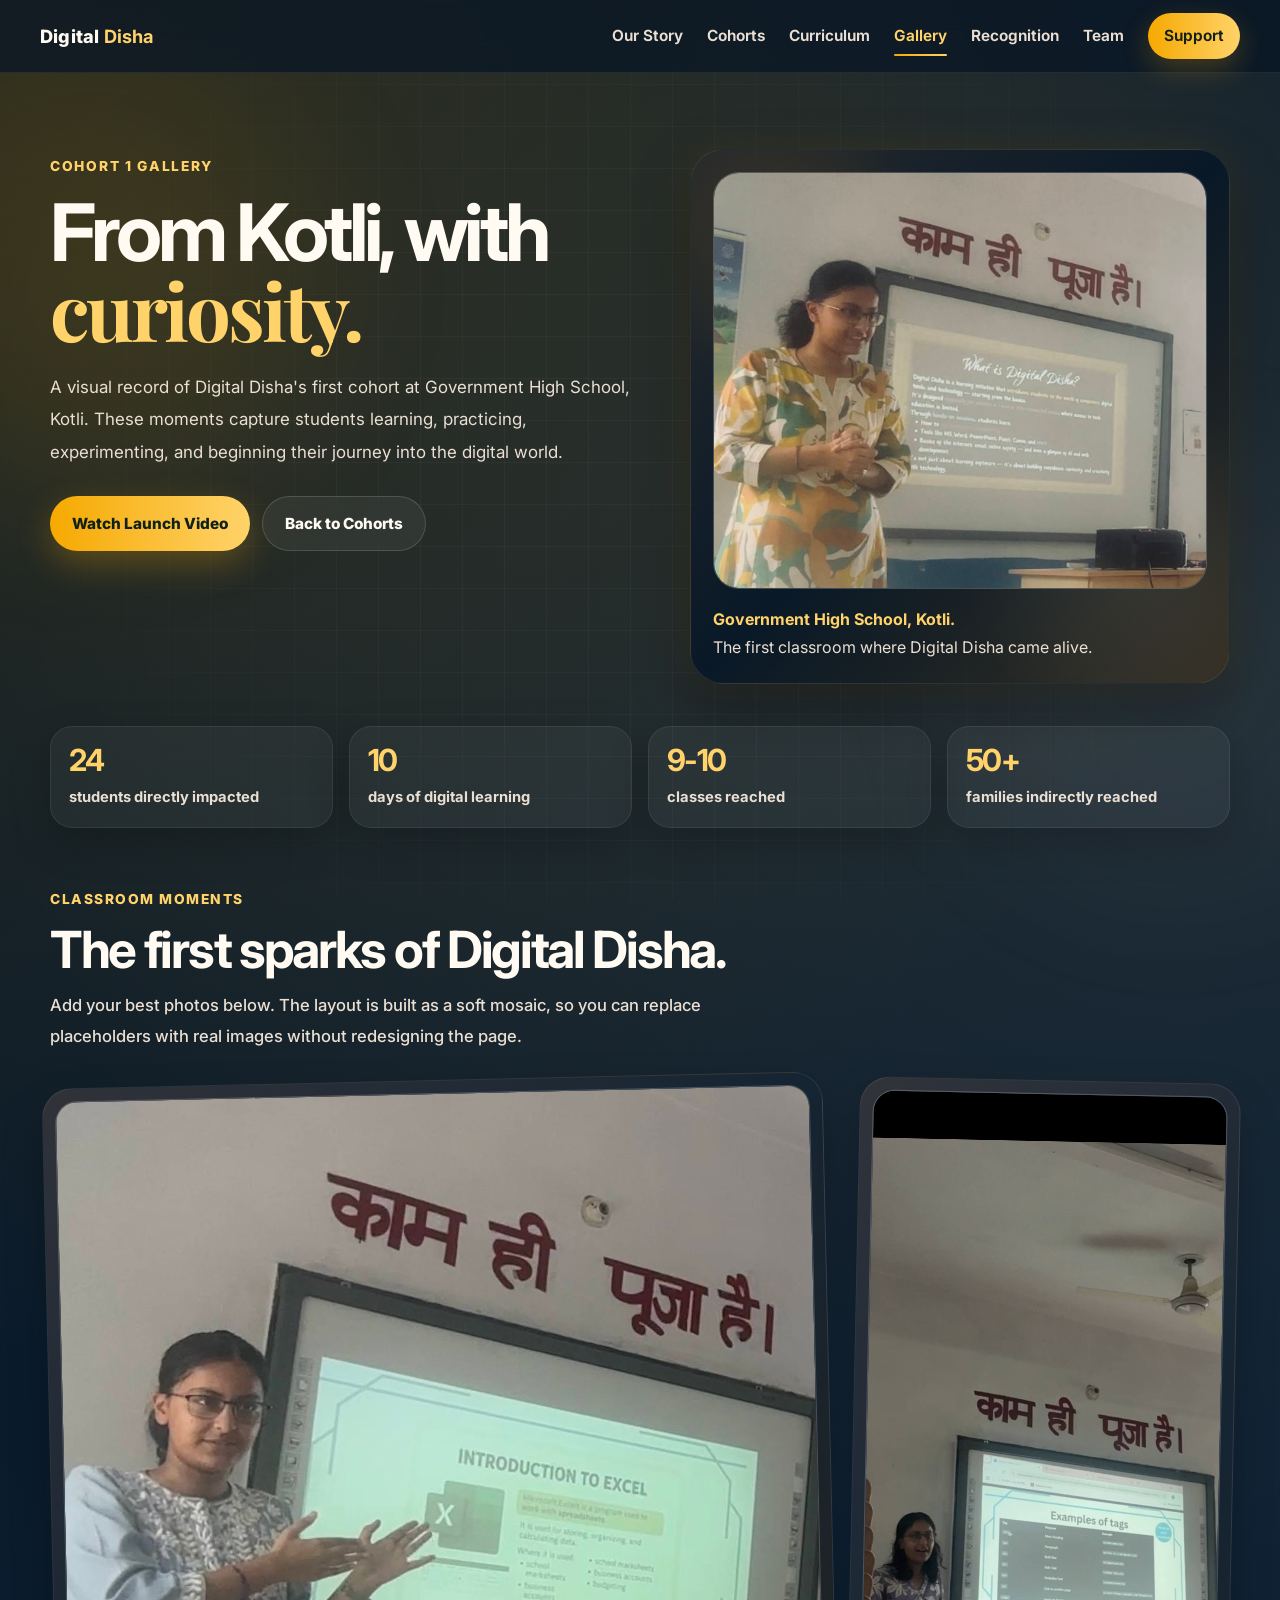
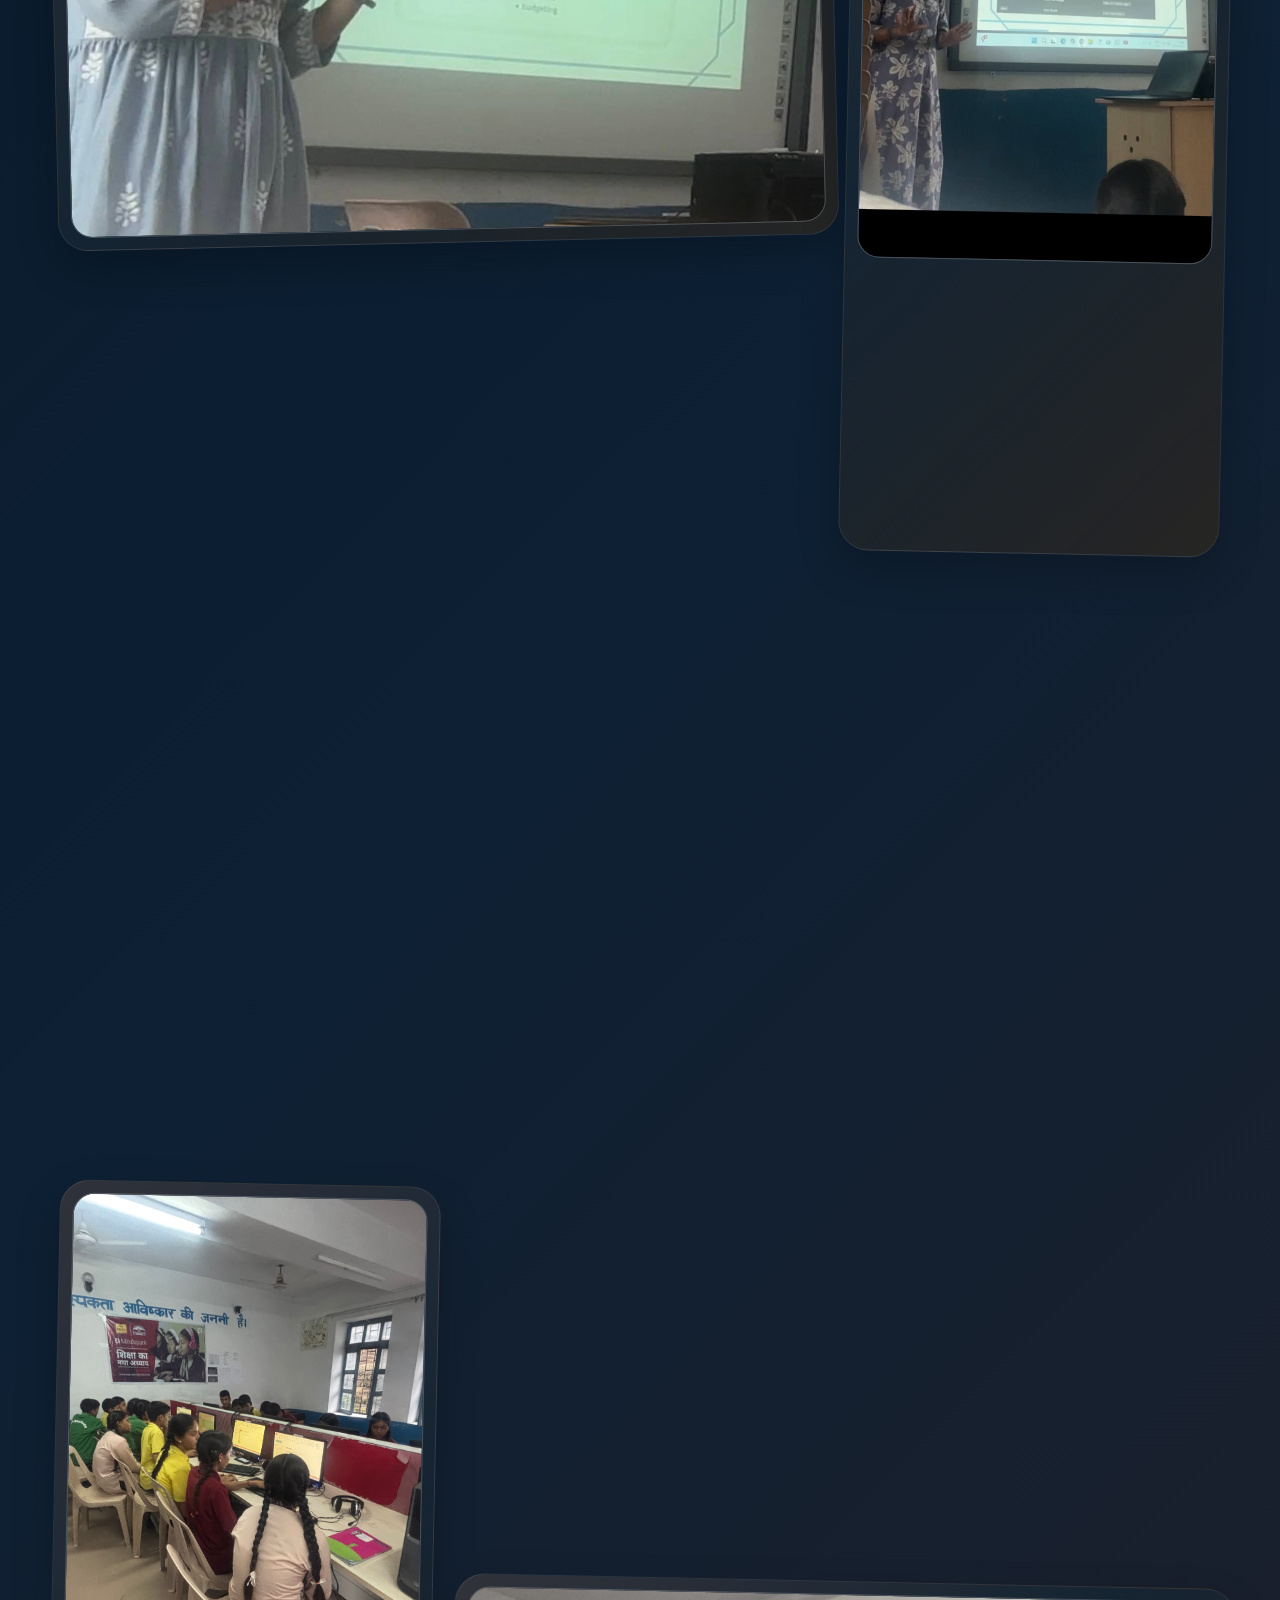
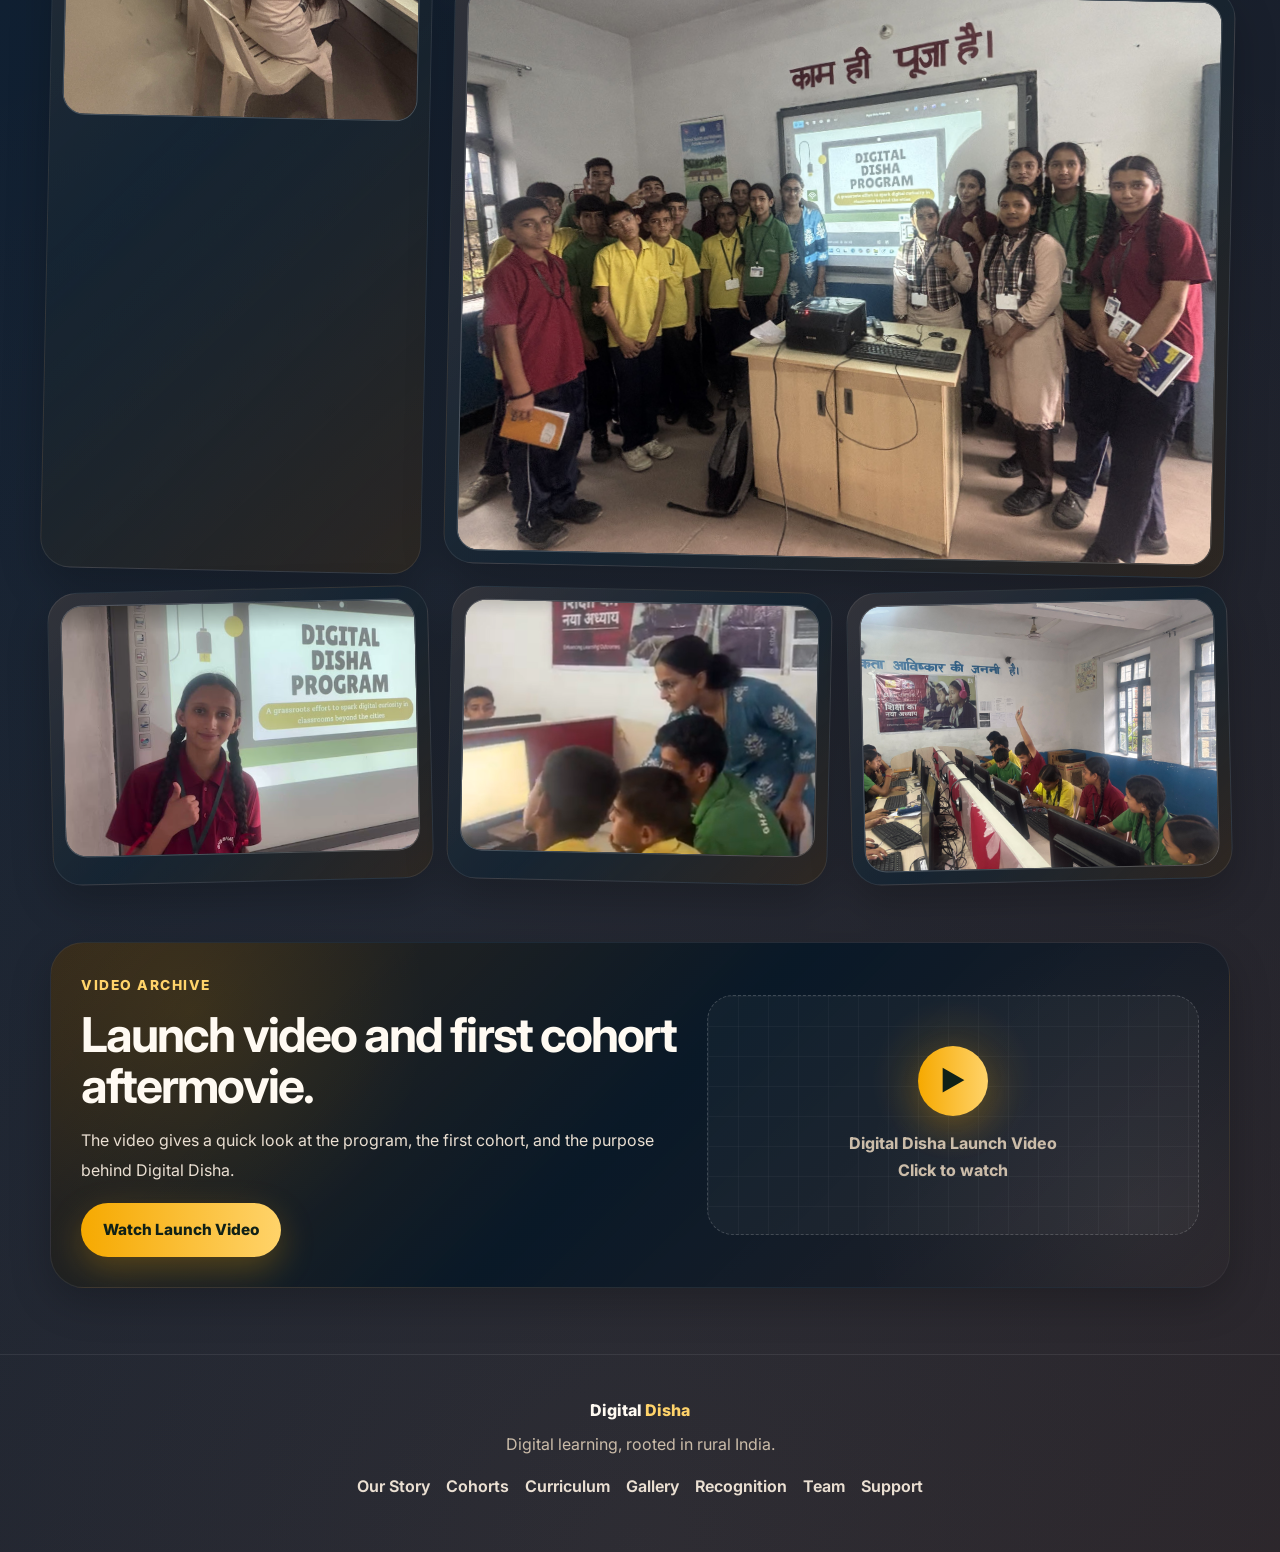
==== cohort-1-gallery.html @ 6004622f "first commit" ====
<!DOCTYPE html>
<html lang="en">
<head>
  <meta charset="UTF-8" />
  <meta name="viewport" content="width=device-width, initial-scale=1.0" />

  <title>Cohort 1 Gallery | Digital Disha</title>

  <meta
    name="description"
    content="Photos and video from Digital Disha's first cohort at Government High School, Kotli."
  />

  <link rel="preconnect" href="https://fonts.googleapis.com" />
  <link rel="preconnect" href="https://fonts.gstatic.com" crossorigin />

  <link
    href="https://fonts.googleapis.com/css2?family=Inter:wght@400;500;600;700;800;900&family=Playfair+Display:wght@700;800&display=swap"
    rel="stylesheet"
  />

  <link rel="stylesheet" href="style.css" />
</head>

<body>
  <div class="page-grid"></div>

  <header class="site-header">
    <nav class="navbar">
      <a class="brand" href="index.html" aria-label="Digital Disha Home">
        <span>Digital <strong>Disha</strong></span>
      </a>

      <button class="menu-btn" id="menuBtn" aria-label="Open menu">☰</button>

      <div class="nav-links" id="navLinks">
        <a href="our-story.html">Our Story</a>
        <a href="cohorts.html">Cohorts</a>
        <a href="curriculum.html">Curriculum</a>
        <a href="gallery.html" class="active">Gallery</a>
        <a href="recognition.html">Recognition</a>
        <a href="team.html">Team</a>
        <a class="nav-pill" href="support.html">Support</a>
      </div>
    </nav>
  </header>

  <main>
    <section class="gallery-detail-hero">
      <div class="container gallery-detail-grid">
        <div class="gallery-detail-copy reveal">
          <p class="page-mini">Cohort 1 Gallery</p>

          <h1>From Kotli, with <span>curiosity.</span></h1>

          <p class="gallery-detail-intro">
            A visual record of Digital Disha's first cohort at Government High School,
            Kotli. These moments capture students learning, practicing, experimenting,
            and beginning their journey into the digital world.
          </p>

          <div class="gallery-detail-actions">
            <a
              class="primary-btn"
              href="https://youtu.be/RrvYTlBeEj8"
              target="_blank"
              rel="noreferrer"
            >
              Watch Launch Video
            </a>

            <a class="secondary-btn" href="cohorts.html">
              Back to Cohorts
            </a>
          </div>
        </div>

        <aside class="gallery-hero-frame reveal">
          <div class="hero-photo-placeholder has-image">
            <img
              src="images/cohort1_gallery/C1_hero.jpg"
              alt="Digital Disha Cohort 1 at Government High School, Kotli"
            />
          </div>

          <p class="hero-frame-caption">
            <strong>Government High School, Kotli.</strong><br />
            The first classroom where Digital Disha came alive.
          </p>
        </aside>
      </div>
    </section>

    <section class="gallery-stats-section">
      <div class="container gallery-stats reveal">
        <div class="gallery-stat">
          <strong>24</strong>
          <span>students directly impacted</span>
        </div>

        <div class="gallery-stat">
          <strong>10</strong>
          <span>days of digital learning</span>
        </div>

        <div class="gallery-stat">
          <strong>9-10</strong>
          <span>classes reached</span>
        </div>

        <div class="gallery-stat">
          <strong>50+</strong>
          <span>families indirectly reached</span>
        </div>
      </div>
    </section>

    <section class="photo-section">
      <div class="container">
        <div class="section-heading reveal">
          <p>Classroom moments</p>

          <h2>The first sparks of Digital Disha.</h2>

          <h3>
            Add your best photos below. The layout is built as a soft mosaic, so you
            can replace placeholders with real images without redesigning the page.
          </h3>
        </div>

        <div class="photo-mosaic">
          <article class="photo-card featured polaroid-left reveal">
            <div class="photo-inner has-image">
              <img src="images/cohort1_gallery/C1_1.jpg" alt="Digital Disha teaching session at Kotli" />
            </div>
          </article>
        
          <article class="photo-card tall polaroid-right reveal">
            <div class="photo-inner has-image">
              <img src="images/cohort1_gallery/C1_2.jpg" alt="Students practicing digital skills during Digital Disha" />
            </div>
          </article>
        
          <article class="photo-card polaroid-right reveal">
            <div class="photo-inner has-image">
              <img src="images/cohort1_gallery/C1_3.png" alt="Students learning document creation during Digital Disha" />
            </div>
          </article>
        
          <article class="photo-card polaroid-left reveal">
            <div class="photo-inner has-image">
              <img src="images/cohort1_gallery/C1_4.JPG" alt="Students learning presentation and design tools" />
            </div>
          </article>
        
          <article class="photo-card featured polaroid-right reveal">
            <div class="photo-inner has-image">
              <img src="images/cohort1_gallery/C1_5.JPG" alt="Students learning HTML web design during Digital Disha" />
            </div>
          </article>
        
          <article class="photo-card polaroid-left reveal">
            <div class="photo-inner has-image">
              <img src="images/cohort1_gallery/C1_6.jpg" alt="Students learning spreadsheet basics during Digital Disha" />
            </div>
          </article>
        
          <article class="photo-card tall polaroid-right reveal">
            <div class="photo-inner has-image">
              <img src="images/cohort1_gallery/C1_7.JPG" alt="Students working together during Digital Disha Cohort 1" />
            </div>
          </article>
        
          <article class="photo-card polaroid-left reveal">
            <div class="photo-inner has-image">
              <img src="images/cohort1_gallery/C1_8.jpg" alt="Students learning internet basics and digital awareness" />
            </div>
          </article>
        
          <article class="photo-card featured polaroid-right reveal">
            <div class="photo-inner has-image">
              <img src="images/class_of_june_2025.JPG" alt="Digital Disha Cohort 1 group photo at Government High School Kotli" />
            </div>
          </article>
        
          <article class="photo-card polaroid-left reveal">
            <div class="photo-inner has-image">
              <img src="images/cohort1_gallery/C1_10.png" alt="Student work created during Digital Disha Cohort 1" />
            </div>
          </article>
        
          <article class="photo-card polaroid-right reveal">
            <div class="photo-inner has-image">
              <img src="images/cohort1_gallery/C1_11.png" alt="Digital Disha classroom teaching setup" />
            </div>
          </article>
        
          <article class="photo-card polaroid-left reveal">
            <div class="photo-inner has-image">
              <img src="images/cohort1_gallery/C1_12.JPG" alt="Digital Disha program material and documentation" />
            </div>
          </article>
        </div>
      </div>
    </section>

    <section class="video-mini-section">
      <div class="container video-mini-card reveal">
        <div class="video-mini-copy">
          <p>Video archive</p>

          <h2>Launch video and first cohort aftermovie.</h2>

          <p>
            The video gives a quick look at the program, the first cohort, and the
            purpose behind Digital Disha.
          </p>

          <a
            class="primary-btn"
            href="https://youtu.be/RrvYTlBeEj8"
            target="_blank"
            rel="noreferrer"
          >
            Watch Launch Video
          </a>
        </div>

        <a
          class="video-thumbnail"
          href="https://youtu.be/RrvYTlBeEj8"
          target="_blank"
          rel="noreferrer"
          aria-label="Watch Digital Disha launch video"
        >
          <div>
            <div class="play-symbol">▶</div>
            Digital Disha Launch Video<br />
            Click to watch
          </div>
        </a>
      </div>
    </section>
  </main>

  <footer class="site-footer">
    <a class="footer-brand" href="index.html">Digital <span>Disha</span></a>

    <p>Digital learning, rooted in rural India.</p>

    <div class="footer-links">
      <a href="our-story.html">Our Story</a>
      <a href="cohorts.html">Cohorts</a>
      <a href="curriculum.html">Curriculum</a>
      <a href="gallery.html">Gallery</a>
      <a href="recognition.html">Recognition</a>
      <a href="team.html">Team</a>
      <a href="support.html">Support</a>
    </div>
  </footer>

  <script>
    const menuBtn = document.getElementById("menuBtn");
    const navLinks = document.getElementById("navLinks");

    menuBtn.addEventListener("click", () => {
      navLinks.classList.toggle("open");
    });

    document.querySelectorAll(".nav-links a").forEach((link) => {
      link.addEventListener("click", () => navLinks.classList.remove("open"));
    });

    const revealElements = document.querySelectorAll(".reveal");

    const revealObserver = new IntersectionObserver(
      (entries) => {
        entries.forEach((entry) => {
          if (entry.isIntersecting) {
            entry.target.classList.add("visible");
            revealObserver.unobserve(entry.target);
          }
        });
      },
      { threshold: 0.12 }
    );

    revealElements.forEach((element) => revealObserver.observe(element));
  </script>
</body>
</html>
---- style.css ----
/* =========================================================
   DIGITAL DISHA WEBSITE - GLOBAL STYLESHEET
   Used by: index.html, our-story.html, cohorts.html, and future pages
========================================================= */

:root {
  --bg-main: #071624;
  --bg-mid: #0d2034;
  --bg-deep: #241f25;

  --text-main: #fffaf2;
  --text-soft: #eadfd2;
  --text-muted: #cbbca9;

  --navy: #07192b;
  --navy-soft: #112b49;
  --saffron: #f6a900;
  --saffron-light: #ffd36a;
  --cream: #fff4dc;
  --beige: #eadcc8;

  --border-soft: rgba(255, 255, 255, 0.09);
  --shadow-dark: 0 24px 70px rgba(0, 0, 0, 0.34);
  --shadow-soft: 0 14px 40px rgba(0, 0, 0, 0.22);

  --radius-xl: 34px;
  --radius-lg: 26px;
  --max-width: 1180px;
}

/* =========================================================
   RESET + BASE
========================================================= */

* {
  margin: 0;
  padding: 0;
  box-sizing: border-box;
}

html {
  scroll-behavior: smooth;
}

body {
  font-family: "Inter", Arial, sans-serif;
  background:
    radial-gradient(circle at top left, rgba(246, 169, 0, 0.17), transparent 28%),
    radial-gradient(circle at 85% 12%, rgba(255, 211, 106, 0.09), transparent 26%),
    radial-gradient(circle at bottom center, rgba(234, 220, 200, 0.07), transparent 34%),
    linear-gradient(135deg, var(--bg-main) 0%, var(--bg-mid) 46%, var(--bg-deep) 100%);
  color: var(--text-main);
  min-height: 100vh;
  overflow-x: hidden;
  line-height: 1.65;
  position: relative;
}

body::before,
body::after {
  content: "";
  position: fixed;
  width: 430px;
  height: 430px;
  border-radius: 50%;
  filter: blur(92px);
  z-index: -3;
  opacity: 0.42;
  animation: floatBlob 11s ease-in-out infinite;
  pointer-events: none;
}

body::before {
  top: 70px;
  left: -120px;
  background: rgba(246, 169, 0, 0.22);
}

body::after {
  right: -110px;
  bottom: 10px;
  background: rgba(234, 220, 200, 0.12);
  animation-delay: 2s;
}

@keyframes floatBlob {
  0%, 100% {
    transform: translate(0, 0) scale(1);
  }

  50% {
    transform: translate(22px, -20px) scale(1.06);
  }
}

.page-grid {
  position: fixed;
  inset: 0;
  background-image:
    linear-gradient(rgba(255,255,255,0.03) 1px, transparent 1px),
    linear-gradient(90deg, rgba(255,255,255,0.03) 1px, transparent 1px);
  background-size: 42px 42px;
  z-index: -4;
  pointer-events: none;
  mask-image: radial-gradient(circle at center, black 38%, transparent 84%);
}

a {
  color: inherit;
  text-decoration: none;
}

img {
  max-width: 100%;
  display: block;
}

.container {
  width: min(var(--max-width), calc(100% - 42px));
  margin: 0 auto;
}

/* =========================================================
   NAVBAR
========================================================= */

.site-header {
  position: sticky;
  top: 0;
  z-index: 1000;
  padding: 0 30px;
  backdrop-filter: blur(16px);
  background: rgba(7, 22, 36, 0.72);
  border-bottom: 1px solid rgba(255, 255, 255, 0.08);
}

.navbar {
  max-width: 1200px;
  margin: 0 auto;
  height: 72px;
  display: flex;
  align-items: center;
  justify-content: space-between;
  gap: 20px;
}

.brand {
  display: flex;
  align-items: center;
  gap: 12px;
  color: var(--text-main);
  font-size: 1.14rem;
  font-weight: 800;
  letter-spacing: 0.2px;
}

.brand strong {
  color: var(--saffron-light);
}

.logo-slot {
  display: none;
  width: 42px;
  height: 42px;
  border-radius: 14px;
  border: 1px dashed rgba(255,255,255,0.18);
  background: rgba(255,255,255,0.04);
}

.nav-links {
  display: flex;
  align-items: center;
  gap: 24px;
}

.nav-links a {
  color: var(--text-soft);
  font-size: 0.96rem;
  font-weight: 650;
  position: relative;
  transition: 0.25s ease;
}

.nav-links a:hover,
.nav-links a.active {
  color: var(--saffron-light);
}

.nav-links a::after {
  content: "";
  position: absolute;
  left: 0;
  bottom: -7px;
  width: 0;
  height: 2px;
  border-radius: 999px;
  background: linear-gradient(90deg, var(--saffron), var(--saffron-light));
  transition: width 0.25s ease;
}

.nav-links a:hover::after,
.nav-links a.active::after {
  width: 100%;
}

.nav-pill {
  padding: 10px 16px;
  border-radius: 999px;
  background: linear-gradient(90deg, var(--saffron), var(--saffron-light));
  color: #122015 !important;
  box-shadow: 0 10px 28px rgba(246, 169, 0, 0.24);
}

.nav-pill::after {
  display: none;
}

.menu-btn {
  display: none;
  background: transparent;
  border: none;
  color: var(--text-main);
  font-size: 1.7rem;
  cursor: pointer;
}

/* =========================================================
   BUTTONS
========================================================= */

.primary-btn,
.secondary-btn {
  display: inline-flex;
  align-items: center;
  justify-content: center;
  padding: 14px 22px;
  border-radius: 999px;
  font-weight: 800;
  transition: 0.3s ease;
  font-size: 0.96rem;
}

.primary-btn {
  background: linear-gradient(90deg, var(--saffron), var(--saffron-light));
  color: #102117;
  box-shadow: 0 12px 34px rgba(246, 169, 0, 0.27);
}

.primary-btn:hover {
  transform: translateY(-2px) scale(1.02);
  box-shadow: 0 16px 40px rgba(246, 169, 0, 0.38);
}

.secondary-btn {
  color: var(--text-main);
  background: rgba(255,255,255,0.055);
  border: 1px solid rgba(255,255,255,0.15);
  backdrop-filter: blur(10px);
}

.secondary-btn:hover {
  transform: translateY(-2px);
  background: rgba(255,255,255,0.09);
  border-color: rgba(255,255,255,0.26);
}

/* =========================================================
   COMMON CARDS + ANIMATION
========================================================= */

.glass-card {
  border-radius: 30px;
  padding: 36px;
  background: linear-gradient(
    135deg,
    rgba(35, 34, 40, 0.80),
    rgba(8, 24, 39, 0.94),
    rgba(46, 32, 16, 0.58)
  );
  border: 1px solid rgba(255,255,255,0.075);
  box-shadow: var(--shadow-soft);
  position: relative;
  overflow: hidden;
}

.glass-card::before {
  content: "";
  position: absolute;
  inset: 0;
  background:
    radial-gradient(circle at 16% 18%, rgba(246, 169, 0, 0.10), transparent 22%),
    radial-gradient(circle at 84% 84%, rgba(234, 220, 200, 0.05), transparent 25%);
  pointer-events: none;
}

.glass-card > * {
  position: relative;
  z-index: 1;
}

.section-mini,
.story-label {
  color: var(--saffron-light);
  font-size: 0.86rem;
  letter-spacing: 1.5px;
  text-transform: uppercase;
  font-weight: 800;
  margin-bottom: 13px;
}

.reveal {
  opacity: 0;
  transform: translateY(18px);
  transition: opacity 0.75s ease, transform 0.75s ease;
}

.reveal.visible {
  opacity: 1;
  transform: translateY(0);
}

/* =========================================================
   HOME PAGE
========================================================= */

.hero {
  min-height: calc(100vh - 72px);
  display: grid;
  align-items: center;
  padding: 56px 0 44px;
}

.hero-grid {
  display: grid;
  grid-template-columns: 1.14fr 0.86fr;
  align-items: center;
  gap: 46px;
}

.hero-mini {
  color: var(--saffron-light);
  font-size: 0.9rem;
  letter-spacing: 1.7px;
  text-transform: uppercase;
  font-weight: 800;
  margin-bottom: 16px;
}

.hero h1 {
  font-size: clamp(3.8rem, 7vw, 6.4rem);
  line-height: 0.92;
  letter-spacing: -0.065em;
  color: var(--text-main);
  margin-bottom: 18px;
  white-space: nowrap;
}

.hero h1 span {
  color: var(--saffron-light);
}

.hero h2 {
  max-width: 740px;
  color: #fff2d7;
  font-size: clamp(1.3rem, 2.45vw, 2.15rem);
  line-height: 1.28;
  font-weight: 620;
  margin-bottom: 20px;
}

.hero-description {
  max-width: 700px;
  color: var(--text-soft);
  font-size: 1.05rem;
  line-height: 1.85;
  margin-bottom: 30px;
}

.hero-buttons {
  display: flex;
  flex-wrap: wrap;
  gap: 14px;
}

.hero-visual {
  display: flex;
  justify-content: center;
  align-items: center;
}

.logo-preview-card {
  width: 100%;
  max-width: 470px;
  min-height: 520px;
  padding: 28px;
  border-radius: 34px;
  background: linear-gradient(
    135deg,
    rgba(39, 40, 45, 0.82),
    rgba(8, 24, 39, 0.94),
    rgba(66, 45, 16, 0.52)
  );
  border: 1px solid rgba(255,255,255,0.08);
  box-shadow:
    0 22px 56px rgba(0,0,0,0.34),
    0 0 44px rgba(246, 169, 0, 0.10);
  position: relative;
  overflow: hidden;
}

.logo-preview-card::before {
  content: "";
  position: absolute;
  inset: 0;
  background:
    radial-gradient(circle at 18% 18%, rgba(246,169,0,0.13), transparent 24%),
    radial-gradient(circle at 82% 78%, rgba(234,220,200,0.08), transparent 28%);
  pointer-events: none;
}

.logo-image-wrap {
  position: relative;
  z-index: 1;
  min-height: 370px;
  border-radius: 28px;
  background: rgba(255, 255, 255, 0.95);
  display: grid;
  place-items: center;
  padding: 28px;
  overflow: hidden;
}

.logo-image-wrap img {
  width: 100%;
  max-width: 390px;
  height: auto;
  object-fit: contain;
  display: block;
}

.logo-clickable {
  cursor: pointer;
  transition: transform 0.28s ease, box-shadow 0.28s ease;
}

.logo-clickable:hover {
  transform: translateY(-4px) scale(1.015);
  box-shadow: 0 18px 42px rgba(0,0,0,0.22);
}

.logo-story-link {
  position: relative;
  z-index: 1;
  display: inline-block;
  margin-top: 14px;
  color: var(--saffron-light);
  font-weight: 800;
  font-size: 0.94rem;
  border-bottom: 1px solid rgba(255, 211, 106, 0.35);
  transition: 0.25s ease;
}

.logo-story-link:hover {
  color: var(--text-main);
  border-bottom-color: rgba(255, 250, 242, 0.45);
}

.has-image {
  padding: 0 !important;
  border-style: solid !important;
  overflow: hidden;
}

.has-image img {
  width: 100%;
  height: 100%;
  min-height: inherit;
  object-fit: cover;
  display: block;
}

.visual-caption {
  position: relative;
  z-index: 1;
  margin-top: 20px;
  color: var(--text-soft);
  font-size: 1.05rem;
  line-height: 1.7;
}

.visual-caption strong {
  color: var(--saffron-light);
}

.section-shell {
  padding: 0 0 56px;
}

.two-card-grid {
  display: grid;
  grid-template-columns: 0.9fr 1.1fr;
  gap: 24px;
}

.direction-card h2,
.about-card h2,
.founder-card h2,
.quote-card h2 {
  color: var(--text-main);
  font-size: clamp(2rem, 4vw, 3.35rem);
  line-height: 1.02;
  letter-spacing: -0.045em;
  margin-bottom: 18px;
}

.direction-card h2 span {
  color: var(--saffron-light);
  font-family: "Playfair Display", serif;
}

.about-card .section-mini {
  color: var(--saffron);
}

.glass-card p {
  color: var(--text-soft);
  line-height: 1.9;
  font-size: 1rem;
}

.founder-section {
  padding: 18px 0 58px;
}

.founder-card {
  display: grid;
  grid-template-columns: 0.82fr 1.18fr;
  gap: 30px;
  align-items: center;
  border-radius: 32px;
  padding: 30px;
  background: linear-gradient(
    135deg,
    rgba(58, 41, 18, 0.64),
    rgba(8, 24, 39, 0.95),
    rgba(36, 32, 38, 0.74)
  );
  border: 1px solid rgba(255,255,255,0.075);
  box-shadow: var(--shadow-soft);
  position: relative;
  overflow: hidden;
}

.founder-card::before {
  content: "";
  position: absolute;
  inset: 0;
  background:
    radial-gradient(circle at 12% 20%, rgba(246,169,0,0.10), transparent 22%),
    radial-gradient(circle at 92% 76%, rgba(234,220,200,0.06), transparent 25%);
  pointer-events: none;
}

.founder-image,
.founder-copy {
  position: relative;
  z-index: 1;
}

.founder-image-placeholder {
  min-height: 370px;
  border-radius: 26px;
  border: 1px dashed rgba(255,255,255,0.2);
  background:
    radial-gradient(circle at 30% 20%, rgba(246,169,0,0.14), transparent 28%),
    rgba(255,255,255,0.04);
  display: grid;
  place-items: center;
  text-align: center;
  color: var(--text-muted);
  font-weight: 700;
}

.founder-copy p {
  color: var(--text-soft);
  line-height: 1.9;
  margin-bottom: 16px;
}

.text-links {
  display: flex;
  flex-wrap: wrap;
  gap: 12px;
  margin-top: 20px;
}

.text-links a {
  color: var(--saffron-light);
  font-weight: 750;
  padding-bottom: 2px;
  border-bottom: 1px solid rgba(255, 211, 106, 0.36);
}

.quote-section {
  padding: 8px 0 64px;
}

/* =========================================================
   HOMEPAGE IMPACT STRIP
========================================================= */

.impact-strip-section {
  padding: 0 0 36px;
}

.impact-strip {
  display: grid;
  grid-template-columns: repeat(3, 1fr);
  gap: 18px;
}

.impact-strip .impact-item {
  padding: 24px;
  border-radius: 26px;
  background: linear-gradient(
    135deg,
    rgba(35, 34, 40, 0.78),
    rgba(8, 24, 39, 0.92),
    rgba(46, 32, 16, 0.55)
  );
  border: 1px solid rgba(255,255,255,0.075);
  box-shadow: var(--shadow-soft);
  text-align: center;
}

.impact-strip .impact-item span {
  display: block;
  color: var(--saffron-light);
  font-size: clamp(2.3rem, 4vw, 3.7rem);
  line-height: 1;
  font-weight: 900;
  letter-spacing: -0.06em;
  margin-bottom: 8px;
}

.impact-strip .impact-item p {
  color: var(--text-soft);
  font-size: 0.98rem;
  font-weight: 650;
}

/* =========================================================
   OUR STORY PAGE
========================================================= */

.story-hero {
  padding: 82px 0 40px;
}

.story-hero-grid {
  display: grid;
  grid-template-columns: 1.08fr 0.92fr;
  gap: 44px;
  align-items: start;
}

.story-image-card {
  align-self: start;
  margin-top: -6px;
  padding: 24px;
  border-radius: 34px;
  background: linear-gradient(
    135deg,
    rgba(39, 40, 45, 0.82),
    rgba(8, 24, 39, 0.94),
    rgba(66, 45, 16, 0.52)
  );
  border: 1px solid rgba(255,255,255,0.08);
  box-shadow:
    0 22px 56px rgba(0,0,0,0.34),
    0 0 44px rgba(246, 169, 0, 0.10);
  position: relative;
  overflow: hidden;
}

.story-image-card::before {
  content: "";
  position: absolute;
  inset: 0;
  background:
    radial-gradient(circle at 18% 18%, rgba(246,169,0,0.13), transparent 24%),
    radial-gradient(circle at 82% 78%, rgba(234,220,200,0.08), transparent 28%);
  pointer-events: none;
}

.story-mini {
  color: var(--saffron-light);
  font-size: 0.9rem;
  letter-spacing: 1.7px;
  text-transform: uppercase;
  font-weight: 800;
  margin-bottom: 16px;
}

.story-hero h1 {
  font-size: clamp(2.8rem, 5.8vw, 4.9rem);
  line-height: 1;
  letter-spacing: -0.05em;
  margin-bottom: 18px;
  color: var(--text-main);
  max-width: 850px;
}

.story-hero h1 span {
  color: var(--saffron-light);
  font-family: "Playfair Display", serif;
  letter-spacing: -0.04em;
}

.story-intro {
  max-width: 720px;
  color: var(--text-soft);
  font-size: 1.08rem;
  line-height: 1.9;
  margin-bottom: 28px;
}

.story-jump-links {
  display: flex;
  flex-wrap: wrap;
  gap: 12px;
}

.story-jump-links a {
  display: inline-flex;
  align-items: center;
  justify-content: center;
  padding: 11px 16px;
  border-radius: 999px;
  border: 1px solid rgba(255,255,255,0.12);
  background: rgba(255,255,255,0.055);
  color: var(--text-main);
  font-weight: 750;
  transition: 0.25s ease;
}

.story-jump-links a:hover {
  transform: translateY(-2px);
  background: rgba(255,255,255,0.09);
  color: var(--saffron-light);
}

.story-main-photo {
  position: relative;
  z-index: 1;
  min-height: 390px;
  border-radius: 26px;
  border: 1px dashed rgba(255,255,255,0.22);
  background:
    linear-gradient(rgba(255,255,255,0.032) 1px, transparent 1px),
    linear-gradient(90deg, rgba(255,255,255,0.032) 1px, transparent 1px),
    rgba(255,255,255,0.035);
  background-size: 32px 32px;
  display: flex;
  align-items: center;
  justify-content: center;
  text-align: center;
  padding: 28px;
  color: var(--text-muted);
  font-weight: 750;
}

.story-image-caption {
  position: relative;
  z-index: 1;
  color: var(--text-soft);
  margin-top: 16px;
  line-height: 1.75;
}

.story-image-caption strong {
  color: var(--saffron-light);
}

.story-section {
  padding: 28px 0;
  scroll-margin-top: 94px;
}

.story-panel {
  border-radius: 32px;
  padding: 38px;
  background: linear-gradient(
    135deg,
    rgba(35, 34, 40, 0.80),
    rgba(8, 24, 39, 0.94),
    rgba(46, 32, 16, 0.58)
  );
  border: 1px solid rgba(255,255,255,0.075);
  box-shadow: var(--shadow-soft);
  position: relative;
  overflow: hidden;
}

.story-panel::before {
  content: "";
  position: absolute;
  inset: 0;
  background:
    radial-gradient(circle at 16% 18%, rgba(246, 169, 0, 0.10), transparent 22%),
    radial-gradient(circle at 84% 84%, rgba(234, 220, 200, 0.05), transparent 25%);
  pointer-events: none;
}

.story-panel > * {
  position: relative;
  z-index: 1;
}

.story-label {
  color: var(--saffron-light);
  font-size: 0.84rem;
  letter-spacing: 1.6px;
  text-transform: uppercase;
  font-weight: 850;
  margin-bottom: 12px;
}

.story-panel h2 {
  color: var(--text-main);
  font-size: clamp(2rem, 4vw, 3.25rem);
  line-height: 1.03;
  letter-spacing: -0.045em;
  margin-bottom: 18px;
}

.story-panel h2 span {
  color: var(--saffron-light);
  font-family: "Playfair Display", serif;
}

.story-panel p {
  color: var(--text-soft);
  font-size: 1.02rem;
  line-height: 1.9;
  margin-bottom: 16px;
  max-width: 880px;
}

.story-panel p:last-child {
  margin-bottom: 0;
}

.split-panel {
  display: grid;
  grid-template-columns: 1.08fr 0.92fr;
  gap: 30px;
  align-items: center;
}

.split-panel.reverse {
  grid-template-columns: 0.92fr 1.08fr;
}

.photo-frame {
  border-radius: 26px;
  padding: 12px;
  background: rgba(255,255,255,0.045);
  border: 1px solid rgba(255,255,255,0.08);
  box-shadow: 0 18px 42px rgba(0,0,0,0.22);
}

.photo-placeholder {
  min-height: 320px;
  border-radius: 20px;
  border: 1px dashed rgba(255,255,255,0.20);
  background:
    linear-gradient(rgba(255,255,255,0.028) 1px, transparent 1px),
    linear-gradient(90deg, rgba(255,255,255,0.028) 1px, transparent 1px),
    rgba(255,255,255,0.035);
  background-size: 28px 28px;
  display: grid;
  place-items: center;
  text-align: center;
  color: var(--text-muted);
  padding: 24px;
  font-weight: 750;
}

.photo-placeholder.tall {
  min-height: 430px;
}

.image-note {
  color: var(--text-muted);
  font-size: 0.9rem;
  line-height: 1.65;
  margin-top: 10px;
  text-align: center;
}

.milestone-grid {
  display: grid;
  grid-template-columns: repeat(3, 1fr);
  gap: 18px;
  margin-top: 26px;
}

.milestone-card {
  padding: 22px;
  border-radius: 24px;
  background: rgba(255,255,255,0.04);
  border: 1px solid rgba(255,255,255,0.07);
}

.milestone-card span {
  display: inline-block;
  color: var(--saffron-light);
  font-size: 0.82rem;
  font-weight: 850;
  letter-spacing: 1.4px;
  text-transform: uppercase;
  margin-bottom: 12px;
}

.milestone-card h3 {
  color: var(--text-main);
  font-size: 1.15rem;
  line-height: 1.28;
  margin-bottom: 10px;
}

.milestone-card p {
  font-size: 0.96rem;
  line-height: 1.75;
  margin-bottom: 0;
}

.quote-band {
  padding: 24px 0 66px;
}

/* =========================================================
   COHORTS PAGE
========================================================= */

.cohorts-hero {
  padding: 72px 0 36px;
}

.cohorts-hero-grid {
  display: grid;
  grid-template-columns: 1.12fr 0.88fr;
  gap: 44px;
  align-items: start;
}

.page-mini {
  color: var(--saffron-light);
  font-size: 0.86rem;
  letter-spacing: 1.7px;
  text-transform: uppercase;
  font-weight: 800;
  margin-bottom: 16px;
}

.cohorts-hero h1 {
  font-size: clamp(3.1rem, 6.2vw, 5.4rem);
  line-height: 0.96;
  letter-spacing: -0.055em;
  margin-bottom: 18px;
  color: var(--text-main);
  max-width: 820px;
}

.cohorts-hero h1 span {
  color: var(--saffron-light);
  font-family: "Playfair Display", serif;
  letter-spacing: -0.04em;
}

.cohorts-intro {
  max-width: 720px;
  color: var(--text-soft);
  font-size: 1.03rem;
  line-height: 1.85;
  margin-bottom: 26px;
}

.cohorts-actions {
  display: flex;
  flex-wrap: wrap;
  gap: 12px;
}

.impact-board {
  align-self: start;
  padding: 20px;
  border-radius: 28px;
  background: linear-gradient(
    135deg,
    rgba(39, 40, 45, 0.82),
    rgba(8, 24, 39, 0.94),
    rgba(66, 45, 16, 0.52)
  );
  border: 1px solid rgba(255,255,255,0.08);
  box-shadow:
    0 18px 42px rgba(0,0,0,0.28),
    0 0 34px rgba(246, 169, 0, 0.08);
  position: relative;
  overflow: hidden;
  margin-top: 34px;
}

.impact-board::before {
  content: "";
  position: absolute;
  inset: 0;
  background:
    radial-gradient(circle at 18% 18%, rgba(246,169,0,0.11), transparent 24%),
    radial-gradient(circle at 82% 78%, rgba(234,220,200,0.07), transparent 28%);
  pointer-events: none;
}

.impact-board > * {
  position: relative;
  z-index: 1;
}

.impact-board h2 {
  font-size: clamp(1.25rem, 2.1vw, 1.72rem);
  line-height: 1.12;
  letter-spacing: -0.035em;
  margin-bottom: 14px;
  color: var(--text-main);
}

.impact-board h2 span {
  color: var(--saffron-light);
}

.impact-grid {
  display: grid;
  grid-template-columns: 1fr;
  gap: 10px;
}

.impact-board .impact-item {
  padding: 14px 16px;
  border-radius: 18px;
  background: rgba(255,255,255,0.04);
  border: 1px solid rgba(255,255,255,0.07);
  display: grid;
  grid-template-columns: auto 1fr;
  gap: 14px;
  align-items: center;
}

.impact-board .impact-item strong {
  display: block;
  min-width: 58px;
  color: var(--saffron-light);
  font-size: clamp(1.65rem, 3vw, 2.35rem);
  line-height: 1;
  letter-spacing: -0.06em;
}

.impact-board .impact-item span {
  color: var(--text-soft);
  font-size: 0.9rem;
  font-weight: 700;
  line-height: 1.35;
}

.impact-note {
  margin-top: 12px;
  color: var(--text-muted);
  font-size: 0.84rem;
  line-height: 1.65;
}

.cohort-directory-section {
  padding: 22px 0 34px;
}

.section-heading {
  margin-bottom: 28px;
  max-width: 760px;
}

.section-heading p {
  color: var(--saffron-light);
  font-size: 0.86rem;
  letter-spacing: 1.5px;
  text-transform: uppercase;
  font-weight: 800;
  margin-bottom: 12px;
}

.section-heading h2 {
  color: var(--text-main);
  font-size: clamp(2.2rem, 4vw, 3.5rem);
  line-height: 1.04;
  letter-spacing: -0.045em;
  margin-bottom: 14px;
}

.section-heading h3 {
  color: var(--text-soft);
  font-size: 1.04rem;
  line-height: 1.85;
  font-weight: 500;
  max-width: 720px;
}

.cohort-card-grid {
  display: grid;
  grid-template-columns: repeat(2, minmax(0, 1fr));
  gap: 24px;
}

.cohort-card {
  min-height: 580px;
  border-radius: 34px;
  background: linear-gradient(
    135deg,
    rgba(35, 34, 40, 0.80),
    rgba(8, 24, 39, 0.94),
    rgba(46, 32, 16, 0.58)
  );
  border: 1px solid rgba(255,255,255,0.075);
  box-shadow: var(--shadow-soft);
  position: relative;
  overflow: hidden;
  display: flex;
  flex-direction: column;
  transition: transform 0.28s ease, border-color 0.28s ease, box-shadow 0.28s ease;
}

.cohort-card:hover {
  transform: translateY(-6px);
  border-color: rgba(255, 211, 106, 0.18);
  box-shadow: 0 20px 46px rgba(0,0,0,0.28);
}

.cohort-card::before {
  content: "";
  position: absolute;
  inset: 0;
  background:
    radial-gradient(circle at 16% 18%, rgba(246, 169, 0, 0.10), transparent 22%),
    radial-gradient(circle at 84% 84%, rgba(234, 220, 200, 0.05), transparent 25%);
  pointer-events: none;
}

.cohort-card > * {
  position: relative;
  z-index: 1;
}

.cohort-photo {
  height: 260px;
  margin: 18px 18px 0;
  border-radius: 26px;
  overflow: hidden;
  border: 1px dashed rgba(255,255,255,0.18);
  background:
    linear-gradient(rgba(255,255,255,0.032) 1px, transparent 1px),
    linear-gradient(90deg, rgba(255,255,255,0.032) 1px, transparent 1px),
    rgba(255,255,255,0.035);
  background-size: 30px 30px;
  display: grid;
  place-items: center;
  text-align: center;
  color: var(--text-muted);
  font-weight: 750;
  padding: 20px;
}

.cohort-photo img {
  width: 100%;
  height: 100%;
  object-fit: cover;
}

.cohort-content {
  padding: 24px;
  display: flex;
  flex-direction: column;
  flex: 1;
}

.cohort-status {
  display: inline-flex;
  width: fit-content;
  align-items: center;
  justify-content: center;
  padding: 7px 12px;
  border-radius: 999px;
  background: rgba(246, 169, 0, 0.12);
  border: 1px solid rgba(246, 169, 0, 0.26);
  color: var(--saffron-light);
  font-size: 0.78rem;
  font-weight: 850;
  letter-spacing: 1.2px;
  text-transform: uppercase;
  margin-bottom: 14px;
}

.cohort-card h2 {
  color: var(--text-main);
  font-size: clamp(1.75rem, 3vw, 2.45rem);
  line-height: 1.05;
  letter-spacing: -0.04em;
  margin-bottom: 12px;
}

.cohort-card p {
  color: var(--text-soft);
  line-height: 1.85;
  font-size: 0.98rem;
  margin-bottom: 18px;
}

.cohort-meta-grid {
  display: grid;
  grid-template-columns: repeat(2, minmax(0, 1fr));
  gap: 12px;
  margin: 8px 0 22px;
}

.cohort-meta {
  padding: 14px;
  border-radius: 18px;
  background: rgba(255,255,255,0.04);
  border: 1px solid rgba(255,255,255,0.07);
}

.cohort-meta span {
  display: block;
  color: var(--text-muted);
  font-size: 0.76rem;
  text-transform: uppercase;
  letter-spacing: 1.1px;
  font-weight: 850;
  margin-bottom: 4px;
}

.cohort-meta strong {
  color: var(--text-main);
  font-size: 0.95rem;
  line-height: 1.35;
}

.cohort-card-actions {
  margin-top: auto;
  display: flex;
  flex-wrap: wrap;
  gap: 12px;
}

.coming-soon-card {
  justify-content: center;
}

.coming-soon-card .cohort-photo {
  min-height: 260px;
  background:
    radial-gradient(circle at 50% 35%, rgba(246, 169, 0, 0.14), transparent 28%),
    linear-gradient(rgba(255,255,255,0.032) 1px, transparent 1px),
    linear-gradient(90deg, rgba(255,255,255,0.032) 1px, transparent 1px),
    rgba(255,255,255,0.035);
  background-size: auto, 30px 30px, 30px 30px, auto;
}

.coming-soon-symbol {
  font-family: "Playfair Display", serif;
  color: var(--saffron-light);
  font-size: clamp(3rem, 7vw, 5rem);
  line-height: 1;
  letter-spacing: -0.06em;
}

.breakdown-section {
  padding: 28px 0 56px;
}

.breakdown-panel {
  border-radius: 32px;
  padding: 38px;
  background: linear-gradient(
    135deg,
    rgba(58, 41, 18, 0.66),
    rgba(8, 24, 39, 0.95),
    rgba(36, 32, 38, 0.74)
  );
  border: 1px solid rgba(255,255,255,0.075);
  box-shadow: var(--shadow-soft);
  position: relative;
  overflow: hidden;
}

.breakdown-panel::before {
  content: "";
  position: absolute;
  inset: 0;
  background:
    radial-gradient(circle at 12% 20%, rgba(246,169,0,0.10), transparent 22%),
    radial-gradient(circle at 92% 76%, rgba(234,220,200,0.06), transparent 25%);
  pointer-events: none;
}

.breakdown-panel > * {
  position: relative;
  z-index: 1;
}

.breakdown-panel h2 {
  color: var(--text-main);
  font-size: clamp(2rem, 4vw, 3.35rem);
  line-height: 1.04;
  letter-spacing: -0.045em;
  margin-bottom: 14px;
}

.breakdown-panel > p {
  color: var(--text-soft);
  max-width: 780px;
  line-height: 1.85;
  margin-bottom: 26px;
}

.breakdown-table-wrap {
  overflow-x: auto;
  border-radius: 24px;
  border: 1px solid rgba(255,255,255,0.08);
  background: rgba(255,255,255,0.035);
}

.breakdown-table {
  width: 100%;
  border-collapse: collapse;
  min-width: 760px;
}

.breakdown-table th,
.breakdown-table td {
  text-align: left;
  padding: 18px 20px;
  border-bottom: 1px solid rgba(255,255,255,0.07);
}

.breakdown-table th {
  color: var(--saffron-light);
  font-size: 0.82rem;
  letter-spacing: 1.2px;
  text-transform: uppercase;
}

.breakdown-table td {
  color: var(--text-soft);
  line-height: 1.65;
}

.breakdown-table tr:last-child td {
  border-bottom: none;
}

/* =========================================================
   QUOTE + FOOTER
========================================================= */

.quote-card {
  border-radius: 32px;
  padding: 42px;
  text-align: center;
  background: linear-gradient(
    135deg,
    rgba(58, 41, 18, 0.66),
    rgba(8, 24, 39, 0.95),
    rgba(36, 32, 38, 0.74)
  );
  border: 1px solid rgba(255,255,255,0.075);
  box-shadow: var(--shadow-soft);
}

.quote-card h2 {
  font-family: "Playfair Display", serif;
  font-size: clamp(2rem, 4vw, 3.5rem);
  line-height: 1.05;
  letter-spacing: -0.035em;
  color: var(--text-main);
  max-width: 900px;
  margin: 0 auto 20px;
}

.quote-card p {
  color: var(--text-soft);
  max-width: 700px;
  margin: 0 auto 24px;
  line-height: 1.85;
}

.story-cta-row {
  display: flex;
  flex-wrap: wrap;
  justify-content: center;
  gap: 12px;
}

.site-footer {
  padding: 42px 30px 52px;
  color: var(--text-muted);
  border-top: 1px solid rgba(255,255,255,0.08);
  text-align: center;
}

.footer-brand {
  color: var(--text-main);
  font-weight: 800;
  margin-bottom: 8px;
  display: inline-block;
}

.footer-brand span {
  color: var(--saffron-light);
}

.footer-links {
  display: flex;
  justify-content: center;
  flex-wrap: wrap;
  gap: 16px;
  margin-top: 16px;
}

.footer-links a {
  color: var(--text-soft);
  font-weight: 650;
}

/* =========================================================
   RESPONSIVE - TABLET
========================================================= */

@media (max-width: 980px) {
  .hero-grid,
  .two-card-grid,
  .founder-card,
  .story-hero-grid,
  .split-panel,
  .split-panel.reverse,
  .cohorts-hero-grid,
  .cohort-card-grid {
    grid-template-columns: 1fr;
  }

  .hero,
  .story-hero,
  .cohorts-hero {
    padding-top: 62px;
  }

  .hero h1 {
    white-space: normal;
  }

  .hero-visual {
    justify-content: flex-start;
  }

  .logo-preview-card,
  .story-image-card {
    max-width: 100%;
    min-height: 430px;
  }

  .milestone-grid {
    grid-template-columns: 1fr;
  }

  .impact-board {
    max-width: 100%;
    margin-top: 0;
  }

  .impact-grid {
    grid-template-columns: repeat(3, 1fr);
  }

  .impact-board .impact-item {
    grid-template-columns: 1fr;
    text-align: center;
  }

  .impact-board .impact-item strong {
    min-width: 0;
  }
}

/* =========================================================
   RESPONSIVE - MOBILE
========================================================= */

@media (max-width: 760px) {
  .container {
    width: min(100% - 30px, var(--max-width));
  }

  .site-header {
    padding: 0 18px;
  }

  .menu-btn {
    display: block;
  }

  .nav-links {
    display: none;
    position: absolute;
    top: 78px;
    right: 18px;
    width: min(270px, calc(100vw - 36px));
    flex-direction: column;
    align-items: flex-start;
    gap: 16px;
    padding: 20px;
    border-radius: 18px;
    background: rgba(7, 22, 36, 0.95);
    border: 1px solid rgba(255,255,255,0.1);
    box-shadow: 0 18px 40px rgba(0,0,0,0.28);
  }

  .nav-links.open {
    display: flex;
  }

  .hero h1 {
    font-size: 3.2rem;
    white-space: normal;
  }

  .story-hero h1 {
    font-size: 2.55rem;
  }

  .cohorts-hero h1 {
    font-size: 3.05rem;
  }

  .hero h2 {
    font-size: 1.25rem;
  }

  .hero-description,
  .glass-card p,
  .founder-copy p,
  .story-intro,
  .story-panel p,
  .quote-card p,
  .cohorts-intro,
  .cohort-card p,
  .section-heading h3,
  .breakdown-panel > p {
    font-size: 0.97rem;
  }

  .logo-preview-card,
  .glass-card,
  .founder-card,
  .quote-card,
  .story-panel,
  .story-image-card,
  .impact-board,
  .cohort-card,
  .breakdown-panel {
    border-radius: 24px;
    padding: 24px;
  }

  .logo-placeholder {
    height: 300px;
  }

  .founder-image-placeholder {
    min-height: 280px;
  }

  .story-main-photo {
    min-height: 290px;
  }

  .photo-placeholder,
  .photo-placeholder.tall {
    min-height: 260px;
  }

  .impact-strip {
    grid-template-columns: 1fr;
  }

  .impact-grid {
    grid-template-columns: 1fr;
  }

  .impact-board .impact-item {
    grid-template-columns: auto 1fr;
    text-align: left;
  }

  .impact-board .impact-item strong {
    min-width: 54px;
  }

  .cohort-photo {
    height: 230px;
  }

  .cohort-content {
    padding: 22px;
  }

  .cohort-meta-grid {
    grid-template-columns: 1fr;
  }
}

/* =========================================================
   TEAM PAGE
========================================================= */

.team-hero {
  padding: 82px 0 40px;
}

.team-hero-grid {
  display: grid;
  grid-template-columns: 1.08fr 0.92fr;
  gap: 44px;
  align-items: start;
}

.team-hero h1 {
  font-size: clamp(3rem, 6vw, 5.35rem);
  line-height: 0.98;
  letter-spacing: -0.055em;
  margin-bottom: 18px;
  color: var(--text-main);
  max-width: 860px;
}

.team-hero h1 span {
  color: var(--saffron-light);
  font-family: "Playfair Display", serif;
  letter-spacing: -0.04em;
}

.team-intro {
  max-width: 740px;
  color: var(--text-soft);
  font-size: 1.06rem;
  line-height: 1.9;
  margin-bottom: 28px;
}

.team-actions {
  display: flex;
  flex-wrap: wrap;
  gap: 12px;
}

.team-note-card {
  padding: 24px;
  border-radius: 34px;
  background: linear-gradient(
    135deg,
    rgba(39, 40, 45, 0.82),
    rgba(8, 24, 39, 0.94),
    rgba(66, 45, 16, 0.52)
  );
  border: 1px solid rgba(255,255,255,0.08);
  box-shadow:
    0 22px 56px rgba(0,0,0,0.34),
    0 0 44px rgba(246, 169, 0, 0.10);
  position: relative;
  overflow: hidden;
  margin-top: -6px;
}

.team-note-card::before {
  content: "";
  position: absolute;
  inset: 0;
  background:
    radial-gradient(circle at 18% 18%, rgba(246,169,0,0.13), transparent 24%),
    radial-gradient(circle at 82% 78%, rgba(234,220,200,0.08), transparent 28%);
  pointer-events: none;
}

.team-note-card > * {
  position: relative;
  z-index: 1;
}

.team-note-card h2 {
  font-size: clamp(1.6rem, 3vw, 2.2rem);
  line-height: 1.1;
  letter-spacing: -0.04em;
  margin-bottom: 14px;
  color: var(--text-main);
}

.team-note-card h2 span {
  color: var(--saffron-light);
}

.team-note-card p {
  color: var(--text-soft);
  line-height: 1.85;
  margin-bottom: 16px;
}

.team-mini-list {
  display: grid;
  gap: 10px;
  margin-top: 18px;
}

.team-mini-item {
  padding: 13px 15px;
  border-radius: 18px;
  background: rgba(255,255,255,0.04);
  border: 1px solid rgba(255,255,255,0.07);
  color: var(--text-soft);
  font-size: 0.93rem;
  line-height: 1.45;
  font-weight: 650;
}

.founder-profile-card {
  display: grid;
  grid-template-columns: 0.82fr 1.18fr;
  gap: 30px;
  align-items: center;
  border-radius: 34px;
  padding: 30px;
  background: linear-gradient(
    135deg,
    rgba(58, 41, 18, 0.64),
    rgba(8, 24, 39, 0.95),
    rgba(36, 32, 38, 0.74)
  );
  border: 1px solid rgba(255,255,255,0.075);
  box-shadow: var(--shadow-soft);
  position: relative;
  overflow: hidden;
}

.founder-profile-card::before {
  content: "";
  position: absolute;
  inset: 0;
  background:
    radial-gradient(circle at 12% 20%, rgba(246,169,0,0.10), transparent 22%),
    radial-gradient(circle at 92% 76%, rgba(234,220,200,0.06), transparent 25%);
  pointer-events: none;
}

.founder-photo,
.founder-bio {
  position: relative;
  z-index: 1;
}

.founder-photo-placeholder {
  min-height: 430px;
  border-radius: 26px;
  border: 1px dashed rgba(255,255,255,0.2);
  background:
    radial-gradient(circle at 30% 20%, rgba(246,169,0,0.14), transparent 28%),
    rgba(255,255,255,0.04);
  display: grid;
  place-items: center;
  text-align: center;
  color: var(--text-muted);
  font-weight: 700;
  padding: 24px;
}

.founder-bio .section-label {
  color: var(--saffron-light);
  font-size: 0.86rem;
  letter-spacing: 1.5px;
  text-transform: uppercase;
  font-weight: 800;
  margin-bottom: 13px;
}

.founder-bio h2 {
  color: var(--text-main);
  font-size: clamp(2rem, 4vw, 3.35rem);
  line-height: 1.03;
  letter-spacing: -0.045em;
  margin-bottom: 18px;
}

.founder-bio h2 span {
  color: var(--saffron-light);
  font-family: "Playfair Display", serif;
}

.founder-bio p {
  color: var(--text-soft);
  line-height: 1.9;
  margin-bottom: 16px;
  font-size: 1rem;
}

.founder-tags {
  display: flex;
  flex-wrap: wrap;
  gap: 10px;
  margin: 20px 0 22px;
}

.founder-tags span {
  padding: 9px 12px;
  border-radius: 999px;
  background: rgba(255,255,255,0.045);
  border: 1px solid rgba(255,255,255,0.075);
  color: var(--text-soft);
  font-size: 0.88rem;
  font-weight: 700;
}

.founder-links {
  display: flex;
  flex-wrap: wrap;
  gap: 12px;
  margin-top: 20px;
}

.recruit-section {
  padding: 28px 0 66px;
}

.recruit-panel {
  border-radius: 34px;
  padding: 38px;
  background: linear-gradient(
    135deg,
    rgba(35, 34, 40, 0.80),
    rgba(8, 24, 39, 0.94),
    rgba(46, 32, 16, 0.58)
  );
  border: 1px solid rgba(255,255,255,0.075);
  box-shadow: var(--shadow-soft);
  position: relative;
  overflow: hidden;
}

.recruit-panel::before {
  content: "";
  position: absolute;
  inset: 0;
  background:
    radial-gradient(circle at 16% 18%, rgba(246, 169, 0, 0.10), transparent 22%),
    radial-gradient(circle at 84% 84%, rgba(234, 220, 200, 0.05), transparent 25%);
  pointer-events: none;
}

.recruit-panel > * {
  position: relative;
  z-index: 1;
}

.recruit-heading {
  max-width: 820px;
  margin-bottom: 28px;
}

.recruit-heading p {
  color: var(--saffron-light);
  font-size: 0.86rem;
  letter-spacing: 1.5px;
  text-transform: uppercase;
  font-weight: 800;
  margin-bottom: 12px;
}

.recruit-heading h2 {
  color: var(--text-main);
  font-size: clamp(2rem, 4vw, 3.45rem);
  line-height: 1.04;
  letter-spacing: -0.045em;
  margin-bottom: 14px;
}

.recruit-heading h3 {
  color: var(--text-soft);
  font-size: 1.03rem;
  line-height: 1.85;
  font-weight: 500;
}

.roles-grid {
  display: grid;
  grid-template-columns: repeat(3, 1fr);
  gap: 18px;
  margin-bottom: 28px;
}

.role-card {
  padding: 22px;
  border-radius: 24px;
  background: rgba(255,255,255,0.04);
  border: 1px solid rgba(255,255,255,0.07);
}

.role-card span {
  display: inline-block;
  color: var(--saffron-light);
  font-size: 0.82rem;
  font-weight: 850;
  letter-spacing: 1.4px;
  text-transform: uppercase;
  margin-bottom: 12px;
}

.role-card h3 {
  color: var(--text-main);
  font-size: 1.14rem;
  line-height: 1.28;
  margin-bottom: 10px;
}

.role-card p {
  color: var(--text-soft);
  font-size: 0.96rem;
  line-height: 1.75;
}

.application-card {
  display: grid;
  grid-template-columns: 1.1fr 0.9fr;
  gap: 24px;
  align-items: center;
  padding: 24px;
  border-radius: 28px;
  background: rgba(255,255,255,0.04);
  border: 1px solid rgba(255,255,255,0.075);
}

.application-card h3 {
  color: var(--text-main);
  font-size: clamp(1.4rem, 3vw, 2rem);
  line-height: 1.08;
  letter-spacing: -0.035em;
  margin-bottom: 10px;
}

.application-card p {
  color: var(--text-soft);
  line-height: 1.8;
}

.application-actions {
  display: flex;
  flex-wrap: wrap;
  justify-content: flex-end;
  gap: 12px;
}

/* =========================================================
   TEAM PAGE
========================================================= */

.team-hero {
  padding: 82px 0 40px;
}

.team-hero-grid {
  display: grid;
  grid-template-columns: 1.08fr 0.92fr;
  gap: 44px;
  align-items: start;
}

.team-hero h1 {
  font-size: clamp(3rem, 6vw, 5.35rem);
  line-height: 0.98;
  letter-spacing: -0.055em;
  margin-bottom: 18px;
  color: var(--text-main);
  max-width: 860px;
}

.team-hero h1 span {
  color: var(--saffron-light);
  font-family: "Playfair Display", serif;
  letter-spacing: -0.04em;
}

.team-intro {
  max-width: 740px;
  color: var(--text-soft);
  font-size: 1.06rem;
  line-height: 1.9;
  margin-bottom: 28px;
}

.team-actions {
  display: flex;
  flex-wrap: wrap;
  gap: 12px;
}

.team-note-card {
  padding: 24px;
  border-radius: 34px;
  background: linear-gradient(
    135deg,
    rgba(39, 40, 45, 0.82),
    rgba(8, 24, 39, 0.94),
    rgba(66, 45, 16, 0.52)
  );
  border: 1px solid rgba(255,255,255,0.08);
  box-shadow:
    0 22px 56px rgba(0,0,0,0.34),
    0 0 44px rgba(246, 169, 0, 0.10);
  position: relative;
  overflow: hidden;
  margin-top: 34px;
}

.team-note-card::before {
  content: "";
  position: absolute;
  inset: 0;
  background:
    radial-gradient(circle at 18% 18%, rgba(246,169,0,0.13), transparent 24%),
    radial-gradient(circle at 82% 78%, rgba(234,220,200,0.08), transparent 28%);
  pointer-events: none;
}

.team-note-card > * {
  position: relative;
  z-index: 1;
}

.team-note-card h2 {
  font-size: clamp(1.6rem, 3vw, 2.2rem);
  line-height: 1.1;
  letter-spacing: -0.04em;
  margin-bottom: 14px;
  color: var(--text-main);
}

.team-note-card h2 span {
  color: var(--saffron-light);
}

.team-note-card p {
  color: var(--text-soft);
  line-height: 1.85;
  margin-bottom: 16px;
}

.team-mini-list {
  display: grid;
  gap: 10px;
  margin-top: 18px;
}

.team-mini-item {
  padding: 13px 15px;
  border-radius: 18px;
  background: rgba(255,255,255,0.04);
  border: 1px solid rgba(255,255,255,0.07);
  color: var(--text-soft);
  font-size: 0.93rem;
  line-height: 1.45;
  font-weight: 650;
}

.founder-profile-card {
  display: grid;
  grid-template-columns: 0.82fr 1.18fr;
  gap: 30px;
  align-items: center;
  border-radius: 34px;
  padding: 30px;
  background: linear-gradient(
    135deg,
    rgba(58, 41, 18, 0.64),
    rgba(8, 24, 39, 0.95),
    rgba(36, 32, 38, 0.74)
  );
  border: 1px solid rgba(255,255,255,0.075);
  box-shadow: var(--shadow-soft);
  position: relative;
  overflow: hidden;
}

.founder-profile-card::before {
  content: "";
  position: absolute;
  inset: 0;
  background:
    radial-gradient(circle at 12% 20%, rgba(246,169,0,0.10), transparent 22%),
    radial-gradient(circle at 92% 76%, rgba(234,220,200,0.06), transparent 25%);
  pointer-events: none;
}

.founder-photo,
.founder-bio {
  position: relative;
  z-index: 1;
}

.founder-photo-placeholder {
  min-height: 430px;
  border-radius: 26px;
  border: 1px dashed rgba(255,255,255,0.2);
  background:
    radial-gradient(circle at 30% 20%, rgba(246,169,0,0.14), transparent 28%),
    rgba(255,255,255,0.04);
  display: grid;
  place-items: center;
  text-align: center;
  color: var(--text-muted);
  font-weight: 700;
  padding: 24px;
}

.founder-bio .section-label {
  color: var(--saffron-light);
  font-size: 0.86rem;
  letter-spacing: 1.5px;
  text-transform: uppercase;
  font-weight: 800;
  margin-bottom: 13px;
}

.founder-bio h2 {
  color: var(--text-main);
  font-size: clamp(2rem, 4vw, 3.35rem);
  line-height: 1.03;
  letter-spacing: -0.045em;
  margin-bottom: 18px;
}

.founder-bio h2 span {
  color: var(--saffron-light);
  font-family: "Playfair Display", serif;
}

.founder-bio p {
  color: var(--text-soft);
  line-height: 1.9;
  margin-bottom: 16px;
  font-size: 1rem;
}

.founder-tags {
  display: flex;
  flex-wrap: wrap;
  gap: 10px;
  margin: 20px 0 22px;
}

.founder-tags span {
  padding: 9px 12px;
  border-radius: 999px;
  background: rgba(255,255,255,0.045);
  border: 1px solid rgba(255,255,255,0.075);
  color: var(--text-soft);
  font-size: 0.88rem;
  font-weight: 700;
}

.founder-links {
  display: flex;
  flex-wrap: wrap;
  gap: 12px;
  margin-top: 20px;
}

.recruit-section {
  padding: 28px 0 66px;
}

.recruit-panel {
  border-radius: 34px;
  padding: 38px;
  background: linear-gradient(
    135deg,
    rgba(35, 34, 40, 0.80),
    rgba(8, 24, 39, 0.94),
    rgba(46, 32, 16, 0.58)
  );
  border: 1px solid rgba(255,255,255,0.075);
  box-shadow: var(--shadow-soft);
  position: relative;
  overflow: hidden;
}

.recruit-panel::before {
  content: "";
  position: absolute;
  inset: 0;
  background:
    radial-gradient(circle at 16% 18%, rgba(246, 169, 0, 0.10), transparent 22%),
    radial-gradient(circle at 84% 84%, rgba(234, 220, 200, 0.05), transparent 25%);
  pointer-events: none;
}

.recruit-panel > * {
  position: relative;
  z-index: 1;
}

.recruit-heading {
  max-width: 820px;
  margin-bottom: 28px;
}

.recruit-heading p {
  color: var(--saffron-light);
  font-size: 0.86rem;
  letter-spacing: 1.5px;
  text-transform: uppercase;
  font-weight: 800;
  margin-bottom: 12px;
}

.recruit-heading h2 {
  color: var(--text-main);
  font-size: clamp(2rem, 4vw, 3.45rem);
  line-height: 1.04;
  letter-spacing: -0.045em;
  margin-bottom: 14px;
}

.recruit-heading h3 {
  color: var(--text-soft);
  font-size: 1.03rem;
  line-height: 1.85;
  font-weight: 500;
}

.roles-grid {
  display: grid;
  grid-template-columns: repeat(3, 1fr);
  gap: 18px;
  margin-bottom: 28px;
}

.role-card {
  padding: 22px;
  border-radius: 24px;
  background: rgba(255,255,255,0.04);
  border: 1px solid rgba(255,255,255,0.07);
}

.role-card span {
  display: inline-block;
  color: var(--saffron-light);
  font-size: 0.82rem;
  font-weight: 850;
  letter-spacing: 1.4px;
  text-transform: uppercase;
  margin-bottom: 12px;
}

.role-card h3 {
  color: var(--text-main);
  font-size: 1.14rem;
  line-height: 1.28;
  margin-bottom: 10px;
}

.role-card p {
  color: var(--text-soft);
  font-size: 0.96rem;
  line-height: 1.75;
}

.application-card {
  display: grid;
  grid-template-columns: 1.1fr 0.9fr;
  gap: 24px;
  align-items: center;
  padding: 24px;
  border-radius: 28px;
  background: rgba(255,255,255,0.04);
  border: 1px solid rgba(255,255,255,0.075);
}

.application-card h3 {
  color: var(--text-main);
  font-size: clamp(1.4rem, 3vw, 2rem);
  line-height: 1.08;
  letter-spacing: -0.035em;
  margin-bottom: 10px;
}

.application-card p {
  color: var(--text-soft);
  line-height: 1.8;
}

.application-actions {
  display: flex;
  flex-wrap: wrap;
  justify-content: flex-end;
  gap: 12px;
}

/* =========================================================
   TEAM PAGE RESPONSIVE
========================================================= */

@media (max-width: 980px) {
  .team-hero-grid,
  .founder-profile-card,
  .application-card {
    grid-template-columns: 1fr;
  }

  .team-hero {
    padding-top: 62px;
  }

  .team-note-card {
    margin-top: 0;
  }

  .roles-grid {
    grid-template-columns: 1fr;
  }

  .application-actions {
    justify-content: flex-start;
  }
}

@media (max-width: 760px) {
  .team-hero h1 {
    font-size: 2.85rem;
  }

  .team-intro,
  .team-note-card p,
  .founder-bio p,
  .recruit-heading h3,
  .role-card p,
  .application-card p {
    font-size: 0.97rem;
  }

  .team-note-card,
  .founder-profile-card,
  .recruit-panel {
    border-radius: 24px;
    padding: 24px;
  }

  .founder-photo-placeholder {
    min-height: 300px;
  }

  .application-actions a {
    width: 100%;
  }
}

/* =========================================================
   GALLERY PAGE
========================================================= */

.gallery-hero {
  padding: 82px 0 38px;
}

.gallery-hero-grid {
  display: grid;
  grid-template-columns: 1.08fr 0.92fr;
  gap: 44px;
  align-items: start;
}

.gallery-hero h1 {
  color: var(--text-main);
  font-size: clamp(3.15rem, 6.6vw, 5.65rem);
  line-height: 0.96;
  letter-spacing: -0.055em;
  margin-bottom: 18px;
  max-width: 880px;
}

.gallery-hero h1 span {
  color: var(--saffron-light);
  font-family: "Playfair Display", serif;
  letter-spacing: -0.04em;
}

.gallery-intro {
  color: var(--text-soft);
  max-width: 720px;
  font-size: 1.06rem;
  line-height: 1.9;
  margin-bottom: 28px;
}

.gallery-actions {
  display: flex;
  flex-wrap: wrap;
  gap: 12px;
}

.gallery-feature-card {
  padding: 24px;
  border-radius: 34px;
  background: linear-gradient(
    135deg,
    rgba(39, 40, 45, 0.82),
    rgba(8, 24, 39, 0.94),
    rgba(66, 45, 16, 0.52)
  );
  border: 1px solid rgba(255,255,255,0.08);
  box-shadow:
    0 22px 56px rgba(0,0,0,0.34),
    0 0 44px rgba(246, 169, 0, 0.10);
  position: relative;
  overflow: hidden;
  margin-top: -6px;
}

.gallery-feature-card::before {
  content: "";
  position: absolute;
  inset: 0;
  background:
    radial-gradient(circle at 18% 18%, rgba(246,169,0,0.13), transparent 24%),
    radial-gradient(circle at 82% 78%, rgba(234,220,200,0.08), transparent 28%);
  pointer-events: none;
}

.gallery-feature-card > * {
  position: relative;
  z-index: 1;
}

.gallery-feature-photo {
  min-height: 380px;
  border-radius: 26px;
  border: 1px dashed rgba(255,255,255,0.18);
  background:
    linear-gradient(rgba(255,255,255,0.032) 1px, transparent 1px),
    linear-gradient(90deg, rgba(255,255,255,0.032) 1px, transparent 1px),
    rgba(255,255,255,0.035);
  background-size: 30px 30px;
  display: grid;
  place-items: center;
  text-align: center;
  color: var(--text-muted);
  font-weight: 750;
  padding: 24px;
}

.gallery-feature-photo img {
  width: 100%;
  height: 100%;
  object-fit: cover;
}

.gallery-feature-caption {
  margin-top: 16px;
  color: var(--text-soft);
  line-height: 1.75;
}

.gallery-feature-caption strong {
  color: var(--saffron-light);
}

.gallery-directory-section {
  padding: 24px 0 66px;
}

.section-heading {
  max-width: 790px;
  margin-bottom: 28px;
}

.section-heading p {
  color: var(--saffron-light);
  font-size: 0.86rem;
  letter-spacing: 1.5px;
  text-transform: uppercase;
  font-weight: 800;
  margin-bottom: 12px;
}

.section-heading h2 {
  color: var(--text-main);
  font-size: clamp(2.2rem, 4vw, 3.5rem);
  line-height: 1.04;
  letter-spacing: -0.045em;
  margin-bottom: 14px;
}

.section-heading h3 {
  color: var(--text-soft);
  font-size: 1.04rem;
  line-height: 1.85;
  font-weight: 500;
  max-width: 740px;
}

.gallery-card-grid {
  display: grid;
  grid-template-columns: repeat(2, minmax(0, 1fr));
  gap: 24px;
}

.gallery-card {
  min-height: 540px;
  border-radius: 34px;
  background: linear-gradient(
    135deg,
    rgba(35, 34, 40, 0.80),
    rgba(8, 24, 39, 0.94),
    rgba(46, 32, 16, 0.58)
  );
  border: 1px solid rgba(255,255,255,0.075);
  box-shadow: var(--shadow-soft);
  position: relative;
  overflow: hidden;
  display: flex;
  flex-direction: column;
  transition: transform 0.28s ease, border-color 0.28s ease, box-shadow 0.28s ease;
}

.gallery-card:hover {
  transform: translateY(-6px);
  border-color: rgba(255, 211, 106, 0.18);
  box-shadow: 0 20px 46px rgba(0,0,0,0.28);
}

.gallery-card::before {
  content: "";
  position: absolute;
  inset: 0;
  background:
    radial-gradient(circle at 16% 18%, rgba(246, 169, 0, 0.10), transparent 22%),
    radial-gradient(circle at 84% 84%, rgba(234, 220, 200, 0.05), transparent 25%);
  pointer-events: none;
}

.gallery-card > * {
  position: relative;
  z-index: 1;
}

.gallery-cover {
  height: 285px;
  margin: 18px 18px 0;
  border-radius: 26px;
  overflow: hidden;
  border: 1px dashed rgba(255,255,255,0.18);
  background:
    linear-gradient(rgba(255,255,255,0.032) 1px, transparent 1px),
    linear-gradient(90deg, rgba(255,255,255,0.032) 1px, transparent 1px),
    rgba(255,255,255,0.035);
  background-size: 30px 30px;
  display: grid;
  place-items: center;
  text-align: center;
  color: var(--text-muted);
  font-weight: 750;
  padding: 20px;
}

.gallery-cover img {
  width: 100%;
  height: 100%;
  object-fit: cover;
}

.coming-soon-cover {
  background:
    radial-gradient(circle at 50% 35%, rgba(246, 169, 0, 0.14), transparent 28%),
    linear-gradient(rgba(255,255,255,0.032) 1px, transparent 1px),
    linear-gradient(90deg, rgba(255,255,255,0.032) 1px, transparent 1px),
    rgba(255,255,255,0.035);
  background-size: auto, 30px 30px, 30px 30px, auto;
}

.coming-soon-symbol {
  font-family: "Playfair Display", serif;
  color: var(--saffron-light);
  font-size: clamp(3rem, 7vw, 5rem);
  line-height: 1;
  letter-spacing: -0.06em;
}

.gallery-card-content {
  padding: 24px;
  flex: 1;
  display: flex;
  flex-direction: column;
}

.gallery-status {
  width: fit-content;
  display: inline-flex;
  align-items: center;
  justify-content: center;
  padding: 7px 12px;
  border-radius: 999px;
  background: rgba(246, 169, 0, 0.12);
  border: 1px solid rgba(246, 169, 0, 0.26);
  color: var(--saffron-light);
  font-size: 0.78rem;
  font-weight: 850;
  letter-spacing: 1.2px;
  text-transform: uppercase;
  margin-bottom: 14px;
}

.gallery-card h2 {
  color: var(--text-main);
  font-size: clamp(1.75rem, 3vw, 2.45rem);
  line-height: 1.05;
  letter-spacing: -0.04em;
  margin-bottom: 12px;
}

.gallery-card p {
  color: var(--text-soft);
  line-height: 1.85;
  font-size: 0.98rem;
  margin-bottom: 18px;
}

.gallery-meta-row {
  display: grid;
  grid-template-columns: repeat(2, 1fr);
  gap: 12px;
  margin: 8px 0 22px;
}

.gallery-meta {
  padding: 14px;
  border-radius: 18px;
  background: rgba(255,255,255,0.04);
  border: 1px solid rgba(255,255,255,0.07);
}

.gallery-meta span {
  display: block;
  color: var(--text-muted);
  font-size: 0.76rem;
  text-transform: uppercase;
  letter-spacing: 1.1px;
  font-weight: 850;
  margin-bottom: 4px;
}

.gallery-meta strong {
  color: var(--text-main);
  font-size: 0.95rem;
  line-height: 1.35;
}

.gallery-card-actions {
  margin-top: auto;
  display: flex;
  flex-wrap: wrap;
  gap: 12px;
}

/* =========================================================
   GALLERY PAGE RESPONSIVE
========================================================= */

@media (max-width: 980px) {
  .gallery-hero-grid,
  .gallery-card-grid {
    grid-template-columns: 1fr;
  }

  .gallery-hero {
    padding-top: 62px;
  }

  .gallery-feature-card {
    margin-top: 0;
  }
}

@media (max-width: 760px) {
  .gallery-hero h1 {
    font-size: 2.85rem;
  }

  .gallery-intro,
  .section-heading h3,
  .gallery-card p {
    font-size: 0.97rem;
  }

  .gallery-feature-card,
  .gallery-card {
    border-radius: 24px;
    padding: 24px;
  }

  .gallery-feature-photo {
    min-height: 290px;
  }

  .gallery-meta-row {
    grid-template-columns: 1fr;
  }

  .gallery-cover {
    height: 245px;
  }
}

/* =========================================================
   COHORT 1 GALLERY PAGE
========================================================= */

.gallery-detail-hero {
  padding: 82px 0 42px;
}

.gallery-detail-grid {
  display: grid;
  grid-template-columns: 1.05fr 0.95fr;
  gap: 44px;
  align-items: start;
}

.gallery-detail-hero h1 {
  color: var(--text-main);
  font-size: clamp(3.1rem, 6.2vw, 5.35rem);
  line-height: 0.98;
  letter-spacing: -0.055em;
  margin-bottom: 18px;
  max-width: 850px;
}

.gallery-detail-hero h1 span {
  color: var(--saffron-light);
  font-family: "Playfair Display", serif;
  letter-spacing: -0.04em;
}

.gallery-detail-intro {
  max-width: 740px;
  color: var(--text-soft);
  font-size: 1.06rem;
  line-height: 1.9;
  margin-bottom: 28px;
}

.gallery-detail-actions {
  display: flex;
  flex-wrap: wrap;
  gap: 12px;
}

.gallery-hero-frame {
  padding: 22px;
  border-radius: 34px;
  background: linear-gradient(
    135deg,
    rgba(39, 40, 45, 0.82),
    rgba(8, 24, 39, 0.94),
    rgba(66, 45, 16, 0.52)
  );
  border: 1px solid rgba(255,255,255,0.08);
  box-shadow:
    0 22px 56px rgba(0,0,0,0.34),
    0 0 44px rgba(246, 169, 0, 0.10);
  position: relative;
  overflow: hidden;
  margin-top: -6px;
}

.gallery-hero-frame::before {
  content: "";
  position: absolute;
  inset: 0;
  background:
    radial-gradient(circle at 18% 18%, rgba(246,169,0,0.13), transparent 24%),
    radial-gradient(circle at 82% 78%, rgba(234,220,200,0.08), transparent 28%);
  pointer-events: none;
}

.gallery-hero-frame > * {
  position: relative;
  z-index: 1;
}

.hero-photo-placeholder {
  min-height: 390px;
  border-radius: 26px;
  border: 1px dashed rgba(255,255,255,0.18);
  background:
    linear-gradient(rgba(255,255,255,0.032) 1px, transparent 1px),
    linear-gradient(90deg, rgba(255,255,255,0.032) 1px, transparent 1px),
    rgba(255,255,255,0.035);
  background-size: 30px 30px;
  display: grid;
  place-items: center;
  text-align: center;
  color: var(--text-muted);
  font-weight: 750;
  padding: 24px;
}

.hero-photo-placeholder img {
  width: 100%;
  height: 100%;
  object-fit: cover;
  border-radius: 24px;
}

.hero-frame-caption {
  margin-top: 16px;
  color: var(--text-soft);
  line-height: 1.75;
}

.hero-frame-caption strong {
  color: var(--saffron-light);
}

.gallery-stats-section {
  padding: 0 0 34px;
}

.gallery-stats {
  display: grid;
  grid-template-columns: repeat(4, 1fr);
  gap: 16px;
}

.gallery-stat {
  padding: 18px;
  border-radius: 22px;
  background: rgba(255,255,255,0.045);
  border: 1px solid rgba(255,255,255,0.075);
  box-shadow: var(--shadow-soft);
}

.gallery-stat strong {
  display: block;
  color: var(--saffron-light);
  font-size: 1.9rem;
  line-height: 1;
  letter-spacing: -0.05em;
  margin-bottom: 8px;
}

.gallery-stat span {
  color: var(--text-soft);
  font-size: 0.92rem;
  line-height: 1.4;
  font-weight: 700;
}

.photo-section {
  padding: 26px 0 34px;
}

.photo-mosaic {
  display: grid;
  grid-template-columns: repeat(12, 1fr);
  gap: 18px;
}

.photo-card {
  grid-column: span 4;
  border-radius: 30px;
  padding: 12px;
  background:
    linear-gradient(135deg, rgba(255,255,255,0.08), rgba(255,255,255,0.025)),
    linear-gradient(135deg, rgba(35, 34, 40, 0.80), rgba(8, 24, 39, 0.94), rgba(46, 32, 16, 0.58));
  border: 1px solid rgba(255,255,255,0.08);
  box-shadow: 0 18px 42px rgba(0,0,0,0.22);
  position: relative;
  overflow: hidden;
  transition: transform 0.28s ease, border-color 0.28s ease, box-shadow 0.28s ease;
}

.photo-card:hover {
  transform: translateY(-5px) rotate(0deg) !important;
  border-color: rgba(255, 211, 106, 0.22);
  box-shadow: 0 24px 52px rgba(0,0,0,0.30);
}

.photo-card.featured {
  grid-column: span 8;
}

.photo-card.tall {
  grid-row: span 2;
}

.photo-card.polaroid-left {
  transform: rotate(-1.3deg);
}

.photo-card.polaroid-right {
  transform: rotate(1.2deg);
}

.photo-inner {
  min-height: 250px;
  border-radius: 22px;
  border: 1px dashed rgba(255,255,255,0.18);
  background:
    linear-gradient(rgba(255,255,255,0.028) 1px, transparent 1px),
    linear-gradient(90deg, rgba(255,255,255,0.028) 1px, transparent 1px),
    rgba(255,255,255,0.035);
  background-size: 28px 28px;
  display: grid;
  place-items: center;
  text-align: center;
  color: var(--text-muted);
  padding: 20px;
  font-weight: 750;
  overflow: hidden;
}

.photo-card.featured .photo-inner {
  min-height: 360px;
}

.photo-card.tall .photo-inner {
  min-height: 520px;
}

.photo-inner img {
  width: 100%;
  height: 100%;
  min-height: inherit;
  object-fit: cover;
  border-radius: 20px;
}

.video-mini-section {
  padding: 26px 0 66px;
}

.video-mini-card {
  border-radius: 34px;
  padding: 30px;
  background: linear-gradient(
    135deg,
    rgba(58, 41, 18, 0.66),
    rgba(8, 24, 39, 0.95),
    rgba(36, 32, 38, 0.74)
  );
  border: 1px solid rgba(255,255,255,0.075);
  box-shadow: var(--shadow-soft);
  display: grid;
  grid-template-columns: 1.1fr 0.9fr;
  gap: 24px;
  align-items: center;
  position: relative;
  overflow: hidden;
}

.video-mini-card::before {
  content: "";
  position: absolute;
  inset: 0;
  background:
    radial-gradient(circle at 12% 20%, rgba(246,169,0,0.10), transparent 22%),
    radial-gradient(circle at 92% 76%, rgba(234,220,200,0.06), transparent 25%);
  pointer-events: none;
}

.video-mini-card > * {
  position: relative;
  z-index: 1;
}

.video-mini-copy p:first-child {
  color: var(--saffron-light);
  font-size: 0.86rem;
  letter-spacing: 1.5px;
  text-transform: uppercase;
  font-weight: 800;
  margin-bottom: 12px;
}

.video-mini-copy h2 {
  color: var(--text-main);
  font-size: clamp(1.8rem, 4vw, 3rem);
  line-height: 1.06;
  letter-spacing: -0.04em;
  margin-bottom: 14px;
}

.video-mini-copy p {
  color: var(--text-soft);
  line-height: 1.85;
  margin-bottom: 18px;
}

.video-thumbnail {
  min-height: 240px;
  border-radius: 26px;
  border: 1px dashed rgba(255,255,255,0.18);
  background:
    radial-gradient(circle at 50% 35%, rgba(246, 169, 0, 0.14), transparent 28%),
    linear-gradient(rgba(255,255,255,0.032) 1px, transparent 1px),
    linear-gradient(90deg, rgba(255,255,255,0.032) 1px, transparent 1px),
    rgba(255,255,255,0.035);
  background-size: auto, 30px 30px, 30px 30px, auto;
  display: grid;
  place-items: center;
  text-align: center;
  padding: 24px;
  color: var(--text-muted);
  font-weight: 750;
}

.play-symbol {
  width: 70px;
  height: 70px;
  border-radius: 50%;
  display: grid;
  place-items: center;
  margin: 0 auto 14px;
  background: linear-gradient(90deg, var(--saffron), var(--saffron-light));
  color: #102117;
  font-size: 1.7rem;
  box-shadow: 0 12px 34px rgba(246, 169, 0, 0.24);
}

/* =========================================================
   COHORT 1 GALLERY RESPONSIVE
========================================================= */

@media (max-width: 980px) {
  .gallery-detail-grid,
  .video-mini-card {
    grid-template-columns: 1fr;
  }

  .gallery-detail-hero {
    padding-top: 62px;
  }

  .gallery-stats {
    grid-template-columns: repeat(2, 1fr);
  }

  .photo-card,
  .photo-card.featured,
  .photo-card.tall {
    grid-column: span 6;
  }

  .photo-card.tall .photo-inner,
  .photo-card.featured .photo-inner {
    min-height: 330px;
  }
}

@media (max-width: 760px) {
  .gallery-detail-hero h1 {
    font-size: 2.85rem;
  }

  .gallery-detail-intro,
  .section-heading h3,
  .video-mini-copy p {
    font-size: 0.97rem;
  }

  .gallery-hero-frame,
  .video-mini-card {
    border-radius: 24px;
    padding: 24px;
  }

  .hero-photo-placeholder {
    min-height: 300px;
  }

  .gallery-stats {
    grid-template-columns: 1fr;
  }

  .photo-card,
  .photo-card.featured,
  .photo-card.tall {
    grid-column: span 12;
    transform: none;
  }

  .photo-inner,
  .photo-card.tall .photo-inner,
  .photo-card.featured .photo-inner {
    min-height: 260px;
  }
}

/* =========================================================
   CURRICULUM PAGE
========================================================= */

.curriculum-hero {
  padding: 82px 0 40px;
}

.curriculum-hero-grid {
  display: grid;
  grid-template-columns: 1.08fr 0.92fr;
  gap: 44px;
  align-items: start;
}

.curriculum-hero h1 {
  font-size: clamp(3.05rem, 6.2vw, 5.35rem);
  line-height: 0.98;
  letter-spacing: -0.055em;
  margin-bottom: 18px;
  color: var(--text-main);
  max-width: 880px;
}

.curriculum-hero h1 span {
  color: var(--saffron-light);
  font-family: "Playfair Display", serif;
  letter-spacing: -0.04em;
}

.curriculum-intro {
  max-width: 740px;
  color: var(--text-soft);
  font-size: 1.06rem;
  line-height: 1.9;
  margin-bottom: 28px;
}

.curriculum-actions {
  display: flex;
  flex-wrap: wrap;
  gap: 12px;
}

.curriculum-note-card {
  padding: 24px;
  border-radius: 34px;
  background: linear-gradient(
    135deg,
    rgba(39, 40, 45, 0.82),
    rgba(8, 24, 39, 0.94),
    rgba(66, 45, 16, 0.52)
  );
  border: 1px solid rgba(255,255,255,0.08);
  box-shadow:
    0 22px 56px rgba(0,0,0,0.34),
    0 0 44px rgba(246, 169, 0, 0.10);
  position: relative;
  overflow: hidden;
  margin-top: -6px;
}

.curriculum-note-card::before {
  content: "";
  position: absolute;
  inset: 0;
  background:
    radial-gradient(circle at 18% 18%, rgba(246,169,0,0.13), transparent 24%),
    radial-gradient(circle at 82% 78%, rgba(234,220,200,0.08), transparent 28%);
  pointer-events: none;
}

.curriculum-note-card > * {
  position: relative;
  z-index: 1;
}

.curriculum-note-card h2 {
  color: var(--text-main);
  font-size: clamp(1.55rem, 3vw, 2.2rem);
  line-height: 1.12;
  letter-spacing: -0.04em;
  margin-bottom: 14px;
}

.curriculum-note-card h2 span {
  color: var(--saffron-light);
}

.curriculum-note-card p {
  color: var(--text-soft);
  line-height: 1.85;
  margin-bottom: 16px;
}

.living-pill-list {
  display: grid;
  gap: 10px;
  margin-top: 18px;
}

.living-pill {
  padding: 13px 15px;
  border-radius: 18px;
  background: rgba(255,255,255,0.04);
  border: 1px solid rgba(255,255,255,0.07);
  color: var(--text-soft);
  font-size: 0.93rem;
  line-height: 1.45;
  font-weight: 650;
}

.approach-section {
  padding: 22px 0 34px;
}

.approach-grid {
  display: grid;
  grid-template-columns: repeat(3, 1fr);
  gap: 18px;
}

.approach-card {
  padding: 24px;
  border-radius: 28px;
  background: linear-gradient(
    135deg,
    rgba(35, 34, 40, 0.80),
    rgba(8, 24, 39, 0.94),
    rgba(46, 32, 16, 0.58)
  );
  border: 1px solid rgba(255,255,255,0.075);
  box-shadow: var(--shadow-soft);
  position: relative;
  overflow: hidden;
}

.approach-card::before {
  content: "";
  position: absolute;
  inset: 0;
  background:
    radial-gradient(circle at 16% 18%, rgba(246, 169, 0, 0.10), transparent 22%),
    radial-gradient(circle at 84% 84%, rgba(234, 220, 200, 0.05), transparent 25%);
  pointer-events: none;
}

.approach-card > * {
  position: relative;
  z-index: 1;
}

.approach-card span {
  display: inline-block;
  color: var(--saffron-light);
  font-size: 0.82rem;
  font-weight: 850;
  letter-spacing: 1.4px;
  text-transform: uppercase;
  margin-bottom: 12px;
}

.approach-card h3 {
  color: var(--text-main);
  font-size: 1.24rem;
  line-height: 1.25;
  margin-bottom: 10px;
}

.approach-card p {
  color: var(--text-soft);
  font-size: 0.96rem;
  line-height: 1.75;
}

.archive-section {
  padding: 28px 0 34px;
}

.curriculum-card-grid {
  display: grid;
  grid-template-columns: repeat(2, minmax(0, 1fr));
  gap: 24px;
}

.curriculum-card {
  min-height: 410px;
  border-radius: 34px;
  background: linear-gradient(
    135deg,
    rgba(35, 34, 40, 0.80),
    rgba(8, 24, 39, 0.94),
    rgba(46, 32, 16, 0.58)
  );
  border: 1px solid rgba(255,255,255,0.075);
  box-shadow: var(--shadow-soft);
  position: relative;
  overflow: hidden;
  display: flex;
  flex-direction: column;
  transition: transform 0.28s ease, border-color 0.28s ease, box-shadow 0.28s ease;
}

.curriculum-card:hover {
  transform: translateY(-6px);
  border-color: rgba(255, 211, 106, 0.18);
  box-shadow: 0 20px 46px rgba(0,0,0,0.28);
}

.curriculum-card::before {
  content: "";
  position: absolute;
  inset: 0;
  background:
    radial-gradient(circle at 16% 18%, rgba(246, 169, 0, 0.10), transparent 22%),
    radial-gradient(circle at 84% 84%, rgba(234, 220, 200, 0.05), transparent 25%);
  pointer-events: none;
}

.curriculum-card > * {
  position: relative;
  z-index: 1;
}

.curriculum-card-content {
  padding: 28px;
  display: flex;
  flex-direction: column;
  flex: 1;
}

.curriculum-status {
  display: inline-flex;
  width: fit-content;
  align-items: center;
  justify-content: center;
  padding: 7px 12px;
  border-radius: 999px;
  background: rgba(246, 169, 0, 0.12);
  border: 1px solid rgba(246, 169, 0, 0.26);
  color: var(--saffron-light);
  font-size: 0.78rem;
  font-weight: 850;
  letter-spacing: 1.2px;
  text-transform: uppercase;
  margin-bottom: 14px;
}

.curriculum-card h2 {
  color: var(--text-main);
  font-size: clamp(1.8rem, 3vw, 2.55rem);
  line-height: 1.05;
  letter-spacing: -0.04em;
  margin-bottom: 12px;
}

.curriculum-card p {
  color: var(--text-soft);
  line-height: 1.85;
  font-size: 0.98rem;
  margin-bottom: 18px;
}

.curriculum-meta-grid {
  display: grid;
  grid-template-columns: repeat(2, minmax(0, 1fr));
  gap: 12px;
  margin: 8px 0 22px;
}

.curriculum-meta {
  padding: 14px;
  border-radius: 18px;
  background: rgba(255,255,255,0.04);
  border: 1px solid rgba(255,255,255,0.07);
}

.curriculum-meta span {
  display: block;
  color: var(--text-muted);
  font-size: 0.76rem;
  text-transform: uppercase;
  letter-spacing: 1.1px;
  font-weight: 850;
  margin-bottom: 4px;
}

.curriculum-meta strong {
  color: var(--text-main);
  font-size: 0.95rem;
  line-height: 1.35;
}

.curriculum-card-actions {
  margin-top: auto;
  display: flex;
  flex-wrap: wrap;
  gap: 12px;
}

.timeline-section {
  padding: 30px 0 40px;
}

.timeline-panel {
  border-radius: 34px;
  padding: 38px;
  background: linear-gradient(
    135deg,
    rgba(58, 41, 18, 0.66),
    rgba(8, 24, 39, 0.95),
    rgba(36, 32, 38, 0.74)
  );
  border: 1px solid rgba(255,255,255,0.075);
  box-shadow: var(--shadow-soft);
  position: relative;
  overflow: hidden;
}

.timeline-panel::before {
  content: "";
  position: absolute;
  inset: 0;
  background:
    radial-gradient(circle at 12% 20%, rgba(246,169,0,0.10), transparent 22%),
    radial-gradient(circle at 92% 76%, rgba(234,220,200,0.06), transparent 25%);
  pointer-events: none;
}

.timeline-panel > * {
  position: relative;
  z-index: 1;
}

.timeline-heading {
  max-width: 850px;
  margin-bottom: 28px;
}

.timeline-heading p {
  color: var(--saffron-light);
  font-size: 0.86rem;
  letter-spacing: 1.5px;
  text-transform: uppercase;
  font-weight: 800;
  margin-bottom: 12px;
}

.timeline-heading h2 {
  color: var(--text-main);
  font-size: clamp(2rem, 4vw, 3.45rem);
  line-height: 1.04;
  letter-spacing: -0.045em;
  margin-bottom: 14px;
}

.timeline-heading h3 {
  color: var(--text-soft);
  font-size: 1.03rem;
  line-height: 1.85;
  font-weight: 500;
}

.day-grid {
  display: grid;
  grid-template-columns: repeat(2, minmax(0, 1fr));
  gap: 18px;
}

.day-card {
  display: grid;
  grid-template-columns: 88px 1fr;
  gap: 18px;
  padding: 20px;
  border-radius: 24px;
  background: rgba(255,255,255,0.04);
  border: 1px solid rgba(255,255,255,0.075);
}

.day-number {
  width: 72px;
  height: 72px;
  border-radius: 22px;
  display: grid;
  place-items: center;
  background: rgba(246, 169, 0, 0.12);
  border: 1px solid rgba(246, 169, 0, 0.26);
  color: var(--saffron-light);
  font-weight: 900;
  letter-spacing: -0.04em;
  font-size: 1.05rem;
  text-align: center;
  line-height: 1.05;
}

.day-content h3 {
  color: var(--text-main);
  font-size: 1.15rem;
  margin-bottom: 8px;
  line-height: 1.25;
}

.day-content p {
  color: var(--text-soft);
  line-height: 1.72;
  font-size: 0.96rem;
}

.future-section {
  padding: 28px 0 66px;
}

.future-panel {
  border-radius: 34px;
  padding: 38px;
  background: linear-gradient(
    135deg,
    rgba(35, 34, 40, 0.80),
    rgba(8, 24, 39, 0.94),
    rgba(46, 32, 16, 0.58)
  );
  border: 1px solid rgba(255,255,255,0.075);
  box-shadow: var(--shadow-soft);
  position: relative;
  overflow: hidden;
}

.future-panel::before {
  content: "";
  position: absolute;
  inset: 0;
  background:
    radial-gradient(circle at 16% 18%, rgba(246, 169, 0, 0.10), transparent 22%),
    radial-gradient(circle at 84% 84%, rgba(234, 220, 200, 0.05), transparent 25%);
  pointer-events: none;
}

.future-panel > * {
  position: relative;
  z-index: 1;
}

.future-panel h2 {
  color: var(--text-main);
  font-size: clamp(2rem, 4vw, 3.45rem);
  line-height: 1.04;
  letter-spacing: -0.045em;
  margin-bottom: 14px;
}

.future-panel > p {
  max-width: 840px;
  color: var(--text-soft);
  line-height: 1.85;
  margin-bottom: 24px;
}

.future-topic-grid {
  display: grid;
  grid-template-columns: repeat(4, 1fr);
  gap: 14px;
}

.future-topic {
  padding: 16px;
  border-radius: 20px;
  background: rgba(255,255,255,0.04);
  border: 1px solid rgba(255,255,255,0.07);
  color: var(--text-soft);
  font-weight: 700;
  line-height: 1.45;
}

/* =========================================================
   CURRICULUM PAGE
========================================================= */

.curriculum-hero {
  padding: 82px 0 40px;
}

.curriculum-hero-grid {
  display: grid;
  grid-template-columns: 1.08fr 0.92fr;
  gap: 44px;
  align-items: start;
}

.curriculum-hero h1 {
  font-size: clamp(3.05rem, 6.2vw, 5.35rem);
  line-height: 0.98;
  letter-spacing: -0.055em;
  margin-bottom: 18px;
  color: var(--text-main);
  max-width: 880px;
}

.curriculum-hero h1 span {
  color: var(--saffron-light);
  font-family: "Playfair Display", serif;
  letter-spacing: -0.04em;
}

.curriculum-intro {
  max-width: 740px;
  color: var(--text-soft);
  font-size: 1.06rem;
  line-height: 1.9;
  margin-bottom: 28px;
}

.curriculum-actions {
  display: flex;
  flex-wrap: wrap;
  gap: 12px;
}

.curriculum-note-card {
  padding: 24px;
  border-radius: 34px;
  background: linear-gradient(
    135deg,
    rgba(39, 40, 45, 0.82),
    rgba(8, 24, 39, 0.94),
    rgba(66, 45, 16, 0.52)
  );
  border: 1px solid rgba(255,255,255,0.08);
  box-shadow:
    0 22px 56px rgba(0,0,0,0.34),
    0 0 44px rgba(246, 169, 0, 0.10);
  position: relative;
  overflow: hidden;
  margin-top: 36px;
}

.curriculum-note-card::before {
  content: "";
  position: absolute;
  inset: 0;
  background:
    radial-gradient(circle at 18% 18%, rgba(246,169,0,0.13), transparent 24%),
    radial-gradient(circle at 82% 78%, rgba(234,220,200,0.08), transparent 28%);
  pointer-events: none;
}

.curriculum-note-card > * {
  position: relative;
  z-index: 1;
}

.curriculum-note-card h2 {
  color: var(--text-main);
  font-size: clamp(1.55rem, 3vw, 2.2rem);
  line-height: 1.12;
  letter-spacing: -0.04em;
  margin-bottom: 14px;
}

.curriculum-note-card h2 span {
  color: var(--saffron-light);
}

.curriculum-note-card p {
  color: var(--text-soft);
  line-height: 1.85;
  margin-bottom: 16px;
}

.living-pill-list {
  display: grid;
  gap: 10px;
  margin-top: 18px;
}

.living-pill {
  padding: 13px 15px;
  border-radius: 18px;
  background: rgba(255,255,255,0.04);
  border: 1px solid rgba(255,255,255,0.07);
  color: var(--text-soft);
  font-size: 0.93rem;
  line-height: 1.45;
  font-weight: 650;
}

.approach-section {
  padding: 22px 0 34px;
}

.approach-grid {
  display: grid;
  grid-template-columns: repeat(3, 1fr);
  gap: 18px;
}

.approach-card {
  padding: 24px;
  border-radius: 28px;
  background: linear-gradient(
    135deg,
    rgba(35, 34, 40, 0.80),
    rgba(8, 24, 39, 0.94),
    rgba(46, 32, 16, 0.58)
  );
  border: 1px solid rgba(255,255,255,0.075);
  box-shadow: var(--shadow-soft);
  position: relative;
  overflow: hidden;
}

.approach-card::before {
  content: "";
  position: absolute;
  inset: 0;
  background:
    radial-gradient(circle at 16% 18%, rgba(246, 169, 0, 0.10), transparent 22%),
    radial-gradient(circle at 84% 84%, rgba(234, 220, 200, 0.05), transparent 25%);
  pointer-events: none;
}

.approach-card > * {
  position: relative;
  z-index: 1;
}

.approach-card span {
  display: inline-block;
  color: var(--saffron-light);
  font-size: 0.82rem;
  font-weight: 850;
  letter-spacing: 1.4px;
  text-transform: uppercase;
  margin-bottom: 12px;
}

.approach-card h3 {
  color: var(--text-main);
  font-size: 1.24rem;
  line-height: 1.25;
  margin-bottom: 10px;
}

.approach-card p {
  color: var(--text-soft);
  font-size: 0.96rem;
  line-height: 1.75;
}

.archive-section {
  padding: 28px 0 34px;
  scroll-margin-top: 96px;
}

.curriculum-card-grid {
  display: grid;
  grid-template-columns: repeat(2, minmax(0, 1fr));
  gap: 24px;
}

.curriculum-card {
  min-height: 410px;
  border-radius: 34px;
  background: linear-gradient(
    135deg,
    rgba(35, 34, 40, 0.80),
    rgba(8, 24, 39, 0.94),
    rgba(46, 32, 16, 0.58)
  );
  border: 1px solid rgba(255,255,255,0.075);
  box-shadow: var(--shadow-soft);
  position: relative;
  overflow: hidden;
  display: flex;
  flex-direction: column;
  transition: transform 0.28s ease, border-color 0.28s ease, box-shadow 0.28s ease;
}

.curriculum-card:hover {
  transform: translateY(-6px);
  border-color: rgba(255, 211, 106, 0.18);
  box-shadow: 0 20px 46px rgba(0,0,0,0.28);
}

.curriculum-card::before {
  content: "";
  position: absolute;
  inset: 0;
  background:
    radial-gradient(circle at 16% 18%, rgba(246, 169, 0, 0.10), transparent 22%),
    radial-gradient(circle at 84% 84%, rgba(234, 220, 200, 0.05), transparent 25%);
  pointer-events: none;
}

.curriculum-card > * {
  position: relative;
  z-index: 1;
}

.curriculum-card-content {
  padding: 28px;
  display: flex;
  flex-direction: column;
  flex: 1;
}

.curriculum-status {
  display: inline-flex;
  width: fit-content;
  align-items: center;
  justify-content: center;
  padding: 7px 12px;
  border-radius: 999px;
  background: rgba(246, 169, 0, 0.12);
  border: 1px solid rgba(246, 169, 0, 0.26);
  color: var(--saffron-light);
  font-size: 0.78rem;
  font-weight: 850;
  letter-spacing: 1.2px;
  text-transform: uppercase;
  margin-bottom: 14px;
}

.curriculum-card h2 {
  color: var(--text-main);
  font-size: clamp(1.8rem, 3vw, 2.55rem);
  line-height: 1.05;
  letter-spacing: -0.04em;
  margin-bottom: 12px;
}

.curriculum-card p {
  color: var(--text-soft);
  line-height: 1.85;
  font-size: 0.98rem;
  margin-bottom: 18px;
}

.curriculum-meta-grid {
  display: grid;
  grid-template-columns: repeat(2, minmax(0, 1fr));
  gap: 12px;
  margin: 8px 0 22px;
}

.curriculum-meta {
  padding: 14px;
  border-radius: 18px;
  background: rgba(255,255,255,0.04);
  border: 1px solid rgba(255,255,255,0.07);
}

.curriculum-meta span {
  display: block;
  color: var(--text-muted);
  font-size: 0.76rem;
  text-transform: uppercase;
  letter-spacing: 1.1px;
  font-weight: 850;
  margin-bottom: 4px;
}

.curriculum-meta strong {
  color: var(--text-main);
  font-size: 0.95rem;
  line-height: 1.35;
}

.curriculum-card-actions {
  margin-top: auto;
  display: flex;
  flex-wrap: wrap;
  gap: 12px;
}

.timeline-section {
  padding: 30px 0 40px;
  scroll-margin-top: 96px;
}

.timeline-panel {
  border-radius: 34px;
  padding: 38px;
  background: linear-gradient(
    135deg,
    rgba(58, 41, 18, 0.66),
    rgba(8, 24, 39, 0.95),
    rgba(36, 32, 38, 0.74)
  );
  border: 1px solid rgba(255,255,255,0.075);
  box-shadow: var(--shadow-soft);
  position: relative;
  overflow: hidden;
}

.timeline-panel::before {
  content: "";
  position: absolute;
  inset: 0;
  background:
    radial-gradient(circle at 12% 20%, rgba(246,169,0,0.10), transparent 22%),
    radial-gradient(circle at 92% 76%, rgba(234,220,200,0.06), transparent 25%);
  pointer-events: none;
}

.timeline-panel > * {
  position: relative;
  z-index: 1;
}

.timeline-heading {
  max-width: 850px;
  margin-bottom: 28px;
}

.timeline-heading p {
  color: var(--saffron-light);
  font-size: 0.86rem;
  letter-spacing: 1.5px;
  text-transform: uppercase;
  font-weight: 800;
  margin-bottom: 12px;
}

.timeline-heading h2 {
  color: var(--text-main);
  font-size: clamp(2rem, 4vw, 3.45rem);
  line-height: 1.04;
  letter-spacing: -0.045em;
  margin-bottom: 14px;
}

.timeline-heading h3 {
  color: var(--text-soft);
  font-size: 1.03rem;
  line-height: 1.85;
  font-weight: 500;
}

.timeline-back-row {
  margin-top: 18px;
}

.day-grid {
  display: grid;
  grid-template-columns: repeat(2, minmax(0, 1fr));
  gap: 18px;
}

.day-card {
  display: grid;
  grid-template-columns: 88px 1fr;
  gap: 18px;
  padding: 20px;
  border-radius: 24px;
  background: rgba(255,255,255,0.04);
  border: 1px solid rgba(255,255,255,0.075);
}

.day-number {
  width: 72px;
  height: 72px;
  border-radius: 22px;
  display: grid;
  place-items: center;
  background: rgba(246, 169, 0, 0.12);
  border: 1px solid rgba(246, 169, 0, 0.26);
  color: var(--saffron-light);
  font-weight: 900;
  letter-spacing: -0.04em;
  font-size: 1.05rem;
  text-align: center;
  line-height: 1.05;
}

.day-content h3 {
  color: var(--text-main);
  font-size: 1.15rem;
  margin-bottom: 8px;
  line-height: 1.25;
}

.day-content p {
  color: var(--text-soft);
  line-height: 1.72;
  font-size: 0.96rem;
}

.future-section {
  padding: 28px 0 66px;
}

.future-panel {
  border-radius: 34px;
  padding: 38px;
  background: linear-gradient(
    135deg,
    rgba(35, 34, 40, 0.80),
    rgba(8, 24, 39, 0.94),
    rgba(46, 32, 16, 0.58)
  );
  border: 1px solid rgba(255,255,255,0.075);
  box-shadow: var(--shadow-soft);
  position: relative;
  overflow: hidden;
}

.future-panel::before {
  content: "";
  position: absolute;
  inset: 0;
  background:
    radial-gradient(circle at 16% 18%, rgba(246, 169, 0, 0.10), transparent 22%),
    radial-gradient(circle at 84% 84%, rgba(234, 220, 200, 0.05), transparent 25%);
  pointer-events: none;
}

.future-panel > * {
  position: relative;
  z-index: 1;
}

.future-panel h2 {
  color: var(--text-main);
  font-size: clamp(2rem, 4vw, 3.45rem);
  line-height: 1.04;
  letter-spacing: -0.045em;
  margin-bottom: 14px;
}

.future-panel > p {
  max-width: 840px;
  color: var(--text-soft);
  line-height: 1.85;
  margin-bottom: 24px;
}

.future-topic-grid {
  display: grid;
  grid-template-columns: repeat(4, 1fr);
  gap: 14px;
}

.future-topic {
  padding: 16px;
  border-radius: 20px;
  background: rgba(255,255,255,0.04);
  border: 1px solid rgba(255,255,255,0.07);
  color: var(--text-soft);
  font-weight: 700;
  line-height: 1.45;
}

/* =========================================================
   CURRICULUM RESPONSIVE
========================================================= */

@media (max-width: 980px) {
  .curriculum-hero-grid,
  .approach-grid,
  .curriculum-card-grid,
  .day-grid {
    grid-template-columns: 1fr;
  }

  .curriculum-hero {
    padding-top: 62px;
  }

  .curriculum-note-card {
    margin-top: 0;
  }

  .future-topic-grid {
    grid-template-columns: repeat(2, 1fr);
  }
}

@media (max-width: 760px) {
  .curriculum-hero h1 {
    font-size: 2.85rem;
  }

  .curriculum-intro,
  .curriculum-note-card p,
  .section-heading h3,
  .approach-card p,
  .curriculum-card p,
  .timeline-heading h3,
  .day-content p,
  .future-panel > p {
    font-size: 0.97rem;
  }

  .curriculum-note-card,
  .approach-card,
  .curriculum-card,
  .timeline-panel,
  .future-panel {
    border-radius: 24px;
    padding: 24px;
  }

  .curriculum-meta-grid,
  .future-topic-grid {
    grid-template-columns: 1fr;
  }

  .day-card {
    grid-template-columns: 1fr;
  }

  .day-number {
    width: 68px;
    height: 68px;
  }

  .timeline-back-row a {
    width: 100%;
  }
}

/* =========================================================
   SUPPORT PAGE
========================================================= */

.support-hero {
  padding: 82px 0 36px;
}

.support-hero-grid {
  display: grid;
  grid-template-columns: 1.08fr 0.92fr;
  gap: 44px;
  align-items: start;
}

.support-hero h1 {
  font-size: clamp(3.05rem, 6.2vw, 5.35rem);
  line-height: 0.98;
  letter-spacing: -0.055em;
  margin-bottom: 18px;
  color: var(--text-main);
  max-width: 900px;
}

.support-hero h1 span {
  color: var(--saffron-light);
  font-family: "Playfair Display", serif;
  letter-spacing: -0.04em;
}

.support-intro {
  max-width: 740px;
  color: var(--text-soft);
  font-size: 1.06rem;
  line-height: 1.9;
  margin-bottom: 28px;
}

.support-actions {
  display: flex;
  flex-wrap: wrap;
  gap: 12px;
}

.quick-form-card,
.support-path-card,
.role-detail-card,
.invite-panel,
.sponsor-panel,
.forms-hub-panel {
  background: linear-gradient(
    135deg,
    rgba(35, 34, 40, 0.80),
    rgba(8, 24, 39, 0.94),
    rgba(46, 32, 16, 0.58)
  );
  border: 1px solid rgba(255,255,255,0.075);
  box-shadow: var(--shadow-soft);
  position: relative;
  overflow: hidden;
}

.quick-form-card::before,
.support-path-card::before,
.role-detail-card::before,
.invite-panel::before,
.sponsor-panel::before,
.forms-hub-panel::before {
  content: "";
  position: absolute;
  inset: 0;
  background:
    radial-gradient(circle at 16% 18%, rgba(246, 169, 0, 0.10), transparent 22%),
    radial-gradient(circle at 84% 84%, rgba(234, 220, 200, 0.05), transparent 25%);
  pointer-events: none;
}

.quick-form-card > *,
.support-path-card > *,
.role-detail-card > *,
.invite-panel > *,
.sponsor-panel > *,
.forms-hub-panel > * {
  position: relative;
  z-index: 1;
}

.quick-form-card {
  padding: 24px;
  border-radius: 34px;
  margin-top: 28px;
}

.quick-form-card h2 {
  color: var(--text-main);
  font-size: clamp(1.55rem, 3vw, 2.15rem);
  line-height: 1.12;
  letter-spacing: -0.04em;
  margin-bottom: 14px;
}

.quick-form-card h2 span {
  color: var(--saffron-light);
}

.quick-form-card p {
  color: var(--text-soft);
  line-height: 1.82;
  margin-bottom: 16px;
}

.quick-form-grid {
  display: grid;
  gap: 10px;
  margin-top: 18px;
}

.quick-form-link {
  padding: 13px 15px;
  border-radius: 18px;
  background: rgba(255,255,255,0.04);
  border: 1px solid rgba(255,255,255,0.07);
  color: var(--text-soft);
  font-size: 0.93rem;
  line-height: 1.45;
  font-weight: 750;
  transition: 0.25s ease;
}

.quick-form-link:hover {
  color: var(--saffron-light);
  border-color: rgba(255, 211, 106, 0.20);
  transform: translateY(-2px);
}

.pathways-section,
.roles-section,
.invite-section,
.sponsor-section,
.forms-hub-section {
  padding: 28px 0 38px;
}

.support-path-grid {
  display: grid;
  grid-template-columns: repeat(3, 1fr);
  gap: 22px;
}

.support-path-card {
  border-radius: 34px;
  padding: 26px;
  display: flex;
  min-height: 390px;
  flex-direction: column;
  transition: transform 0.28s ease, border-color 0.28s ease, box-shadow 0.28s ease;
}

.support-path-card:hover,
.role-detail-card:hover {
  transform: translateY(-6px);
  border-color: rgba(255, 211, 106, 0.18);
  box-shadow: 0 20px 46px rgba(0,0,0,0.28);
}

.path-label,
.role-label {
  width: fit-content;
  padding: 7px 12px;
  border-radius: 999px;
  background: rgba(246, 169, 0, 0.12);
  border: 1px solid rgba(246, 169, 0, 0.26);
  color: var(--saffron-light);
  font-size: 0.78rem;
  font-weight: 850;
  letter-spacing: 1.2px;
  text-transform: uppercase;
  margin-bottom: 16px;
}

.support-path-card h3,
.role-detail-card h3 {
  color: var(--text-main);
  font-size: clamp(1.5rem, 3vw, 2.05rem);
  line-height: 1.08;
  letter-spacing: -0.04em;
  margin-bottom: 12px;
}

.support-path-card p,
.role-detail-card p {
  color: var(--text-soft);
  font-size: 0.97rem;
  line-height: 1.78;
  margin-bottom: 18px;
}

.micro-list {
  display: grid;
  gap: 10px;
  margin: 4px 0 22px;
}

.micro-list div {
  padding: 12px 14px;
  border-radius: 18px;
  background: rgba(255,255,255,0.04);
  border: 1px solid rgba(255,255,255,0.07);
  color: var(--text-soft);
  font-size: 0.9rem;
  font-weight: 650;
  line-height: 1.45;
}

.path-actions,
.role-actions {
  display: flex;
  flex-wrap: wrap;
  gap: 12px;
  margin-top: auto;
}

.role-grid {
  display: grid;
  grid-template-columns: repeat(2, 1fr);
  gap: 22px;
}

.role-detail-card {
  border-radius: 34px;
  padding: 26px;
  display: flex;
  flex-direction: column;
  min-height: 470px;
  transition: transform 0.28s ease, border-color 0.28s ease, box-shadow 0.28s ease;
}

.role-detail-card h4 {
  color: var(--saffron-light);
  font-size: 0.9rem;
  margin: 4px 0 10px;
  letter-spacing: 0.2px;
}

.invite-panel,
.sponsor-panel,
.forms-hub-panel {
  border-radius: 34px;
  padding: 38px;
}

.invite-panel {
  display: grid;
  grid-template-columns: 1.05fr 0.95fr;
  gap: 30px;
  align-items: center;
}

.invite-card-list,
.sponsor-grid,
.form-button-grid {
  display: grid;
  gap: 12px;
}

.invite-card-list div,
.sponsor-item,
.form-card-link {
  padding: 16px;
  border-radius: 20px;
  background: rgba(255,255,255,0.04);
  border: 1px solid rgba(255,255,255,0.07);
  color: var(--text-soft);
  font-weight: 700;
  line-height: 1.45;
}

.panel-mini {
  color: var(--saffron-light);
  font-size: 0.86rem;
  letter-spacing: 1.5px;
  text-transform: uppercase;
  font-weight: 800;
  margin-bottom: 12px;
}

.panel-heading {
  color: var(--text-main);
  font-size: clamp(2.1rem, 4vw, 3.4rem);
  line-height: 1.04;
  letter-spacing: -0.045em;
  margin-bottom: 14px;
}

.panel-copy {
  color: var(--text-soft);
  font-size: 1.03rem;
  line-height: 1.85;
  font-weight: 500;
  max-width: 760px;
  margin-bottom: 20px;
}

.sponsor-grid {
  grid-template-columns: repeat(4, 1fr);
  margin-top: 26px;
}

.forms-hub-panel {
  display: grid;
  grid-template-columns: 0.9fr 1.1fr;
  gap: 30px;
  align-items: center;
}

.form-button-grid {
  grid-template-columns: repeat(2, 1fr);
}

.form-card-link {
  transition: 0.25s ease;
}

.form-card-link:hover {
  transform: translateY(-3px);
  border-color: rgba(255, 211, 106, 0.20);
  color: var(--saffron-light);
}

.form-card-link span {
  display: block;
  color: var(--saffron-light);
  font-size: 0.78rem;
  text-transform: uppercase;
  letter-spacing: 1.1px;
  margin-bottom: 5px;
  font-weight: 850;
}

.email-line {
  margin-top: 18px;
  color: var(--text-soft);
  line-height: 1.8;
}

.email-line a {
  color: var(--saffron-light);
  font-weight: 800;
  overflow-wrap: anywhere;
}

/* =========================================================
   SUPPORT RESPONSIVE
========================================================= */

@media (max-width: 980px) {
  .support-hero-grid,
  .support-path-grid,
  .role-grid,
  .invite-panel,
  .forms-hub-panel {
    grid-template-columns: 1fr;
  }

  .support-hero {
    padding-top: 62px;
  }

  .quick-form-card {
    margin-top: 0;
  }

  .sponsor-grid {
    grid-template-columns: repeat(2, 1fr);
  }
}

@media (max-width: 760px) {
  .support-hero h1 {
    font-size: 2.85rem;
  }

  .support-intro,
  .quick-form-card p,
  .section-heading h3,
  .support-path-card p,
  .role-detail-card p,
  .panel-copy,
  .email-line {
    font-size: 0.97rem;
  }

  .quick-form-card,
  .support-path-card,
  .role-detail-card,
  .invite-panel,
  .sponsor-panel,
  .forms-hub-panel {
    border-radius: 24px;
    padding: 24px;
  }

  .sponsor-grid,
  .form-button-grid {
    grid-template-columns: 1fr;
  }

  .support-actions a,
  .path-actions a,
  .role-actions a {
    width: 100%;
  }
}

/* =========================================================
   RECOGNITION PAGE
========================================================= */

.recognition-hero {
  padding: 82px 0 40px;
}

.recognition-hero-grid {
  display: grid;
  grid-template-columns: 1.08fr 0.92fr;
  gap: 44px;
  align-items: start;
}

.recognition-hero h1 {
  font-size: clamp(3.05rem, 6.2vw, 5.35rem);
  line-height: 0.98;
  letter-spacing: -0.055em;
  margin-bottom: 18px;
  color: var(--text-main);
  max-width: 880px;
}

.recognition-hero h1 span {
  color: var(--saffron-light);
  font-family: "Playfair Display", serif;
  letter-spacing: -0.04em;
}

.recognition-intro {
  max-width: 740px;
  color: var(--text-soft);
  font-size: 1.06rem;
  line-height: 1.9;
  margin-bottom: 28px;
}

.recognition-actions {
  display: flex;
  flex-wrap: wrap;
  gap: 12px;
}

.highlight-card,
.proof-card,
.voice-card,
.evidence-panel {
  background: linear-gradient(
    135deg,
    rgba(35, 34, 40, 0.80),
    rgba(8, 24, 39, 0.94),
    rgba(46, 32, 16, 0.58)
  );
  border: 1px solid rgba(255,255,255,0.075);
  box-shadow: var(--shadow-soft);
  position: relative;
  overflow: hidden;
}

.highlight-card::before,
.proof-card::before,
.voice-card::before,
.evidence-panel::before {
  content: "";
  position: absolute;
  inset: 0;
  background:
    radial-gradient(circle at 16% 18%, rgba(246, 169, 0, 0.10), transparent 22%),
    radial-gradient(circle at 84% 84%, rgba(234, 220, 200, 0.05), transparent 25%);
  pointer-events: none;
}

.highlight-card > *,
.proof-card > *,
.voice-card > *,
.evidence-panel > * {
  position: relative;
  z-index: 1;
}

.highlight-card {
  padding: 24px;
  border-radius: 34px;
  margin-top: 28px;
}

.highlight-card h2 {
  color: var(--text-main);
  font-size: clamp(1.55rem, 3vw, 2.2rem);
  line-height: 1.12;
  letter-spacing: -0.04em;
  margin-bottom: 14px;
}

.highlight-card h2 span {
  color: var(--saffron-light);
}

.highlight-card p {
  color: var(--text-soft);
  line-height: 1.85;
  margin-bottom: 16px;
}

.highlight-list {
  display: grid;
  gap: 10px;
  margin-top: 18px;
}

.highlight-list div {
  padding: 13px 15px;
  border-radius: 18px;
  background: rgba(255,255,255,0.04);
  border: 1px solid rgba(255,255,255,0.07);
  color: var(--text-soft);
  font-size: 0.93rem;
  line-height: 1.45;
  font-weight: 650;
}

.proof-section,
.voices-section,
.evidence-section {
  padding: 28px 0 38px;
}

.proof-grid {
  display: grid;
  grid-template-columns: repeat(2, 1fr);
  gap: 24px;
}

.proof-card {
  border-radius: 34px;
  min-height: 530px;
  display: flex;
  flex-direction: column;
  transition: transform 0.28s ease, border-color 0.28s ease, box-shadow 0.28s ease;
}

.proof-card:hover,
.voice-card:hover {
  transform: translateY(-6px);
  border-color: rgba(255, 211, 106, 0.18);
  box-shadow: 0 20px 46px rgba(0,0,0,0.28);
}

.proof-visual {
  height: 260px;
  margin: 18px 18px 0;
  border-radius: 26px;
  overflow: hidden;
  border: 1px dashed rgba(255,255,255,0.18);
  background:
    linear-gradient(rgba(255,255,255,0.032) 1px, transparent 1px),
    linear-gradient(90deg, rgba(255,255,255,0.032) 1px, transparent 1px),
    rgba(255,255,255,0.035);
  background-size: 30px 30px;
  display: grid;
  place-items: center;
  text-align: center;
  color: var(--text-muted);
  font-weight: 750;
  padding: 20px;
}

.proof-visual img {
  width: 100%;
  height: 100%;
  object-fit: cover;
}

.proof-content {
  padding: 24px;
  display: flex;
  flex-direction: column;
  flex: 1;
}

.proof-label,
.voice-label {
  width: fit-content;
  padding: 7px 12px;
  border-radius: 999px;
  background: rgba(246, 169, 0, 0.12);
  border: 1px solid rgba(246, 169, 0, 0.26);
  color: var(--saffron-light);
  font-size: 0.78rem;
  font-weight: 850;
  letter-spacing: 1.2px;
  text-transform: uppercase;
  margin-bottom: 16px;
}

.proof-content h3,
.voice-card h3 {
  color: var(--text-main);
  font-size: clamp(1.55rem, 3vw, 2.15rem);
  line-height: 1.08;
  letter-spacing: -0.04em;
  margin-bottom: 12px;
}

.proof-content p,
.voice-card p {
  color: var(--text-soft);
  font-size: 0.97rem;
  line-height: 1.78;
  margin-bottom: 18px;
}

.proof-actions {
  display: flex;
  flex-wrap: wrap;
  gap: 12px;
  margin-top: auto;
}

.voices-grid {
  display: grid;
  grid-template-columns: repeat(3, 1fr);
  gap: 22px;
}

.voice-card {
  border-radius: 34px;
  padding: 26px;
  min-height: 360px;
  transition: transform 0.28s ease, border-color 0.28s ease, box-shadow 0.28s ease;
}

.quote-mark {
  color: var(--saffron-light);
  font-family: "Playfair Display", serif;
  font-size: 4rem;
  line-height: 0.8;
  margin-bottom: 8px;
}

.evidence-panel {
  border-radius: 34px;
  padding: 38px;
  display: grid;
  grid-template-columns: 1.05fr 0.95fr;
  gap: 30px;
  align-items: center;
}

.evidence-panel h2 {
  color: var(--text-main);
  font-size: clamp(2.1rem, 4vw, 3.4rem);
  line-height: 1.04;
  letter-spacing: -0.045em;
  margin-bottom: 14px;
}

.evidence-panel p {
  color: var(--text-soft);
  line-height: 1.85;
  margin-bottom: 20px;
}

.evidence-list {
  display: grid;
  gap: 12px;
}

.evidence-list a {
  padding: 16px;
  border-radius: 20px;
  background: rgba(255,255,255,0.04);
  border: 1px solid rgba(255,255,255,0.07);
  color: var(--text-soft);
  font-weight: 700;
  line-height: 1.45;
  transition: 0.25s ease;
}

.evidence-list a:hover {
  color: var(--saffron-light);
  border-color: rgba(255, 211, 106, 0.20);
  transform: translateY(-2px);
}

/* =========================================================
   RECOGNITION RESPONSIVE
========================================================= */

@media (max-width: 980px) {
  .recognition-hero-grid,
  .proof-grid,
  .voices-grid,
  .evidence-panel {
    grid-template-columns: 1fr;
  }

  .recognition-hero {
    padding-top: 62px;
  }

  .highlight-card {
    margin-top: 0;
  }
}

@media (max-width: 760px) {
  .recognition-hero h1 {
    font-size: 2.85rem;
  }

  .recognition-intro,
  .highlight-card p,
  .section-heading h3,
  .proof-content p,
  .voice-card p,
  .evidence-panel p {
    font-size: 0.97rem;
  }

  .highlight-card,
  .proof-card,
  .voice-card,
  .evidence-panel {
    border-radius: 24px;
  }

  .highlight-card,
  .voice-card,
  .evidence-panel {
    padding: 24px;
  }

  .proof-visual {
    height: 230px;
  }

  .proof-content {
    padding: 22px;
  }

  .proof-actions a {
    width: 100%;
  }
}
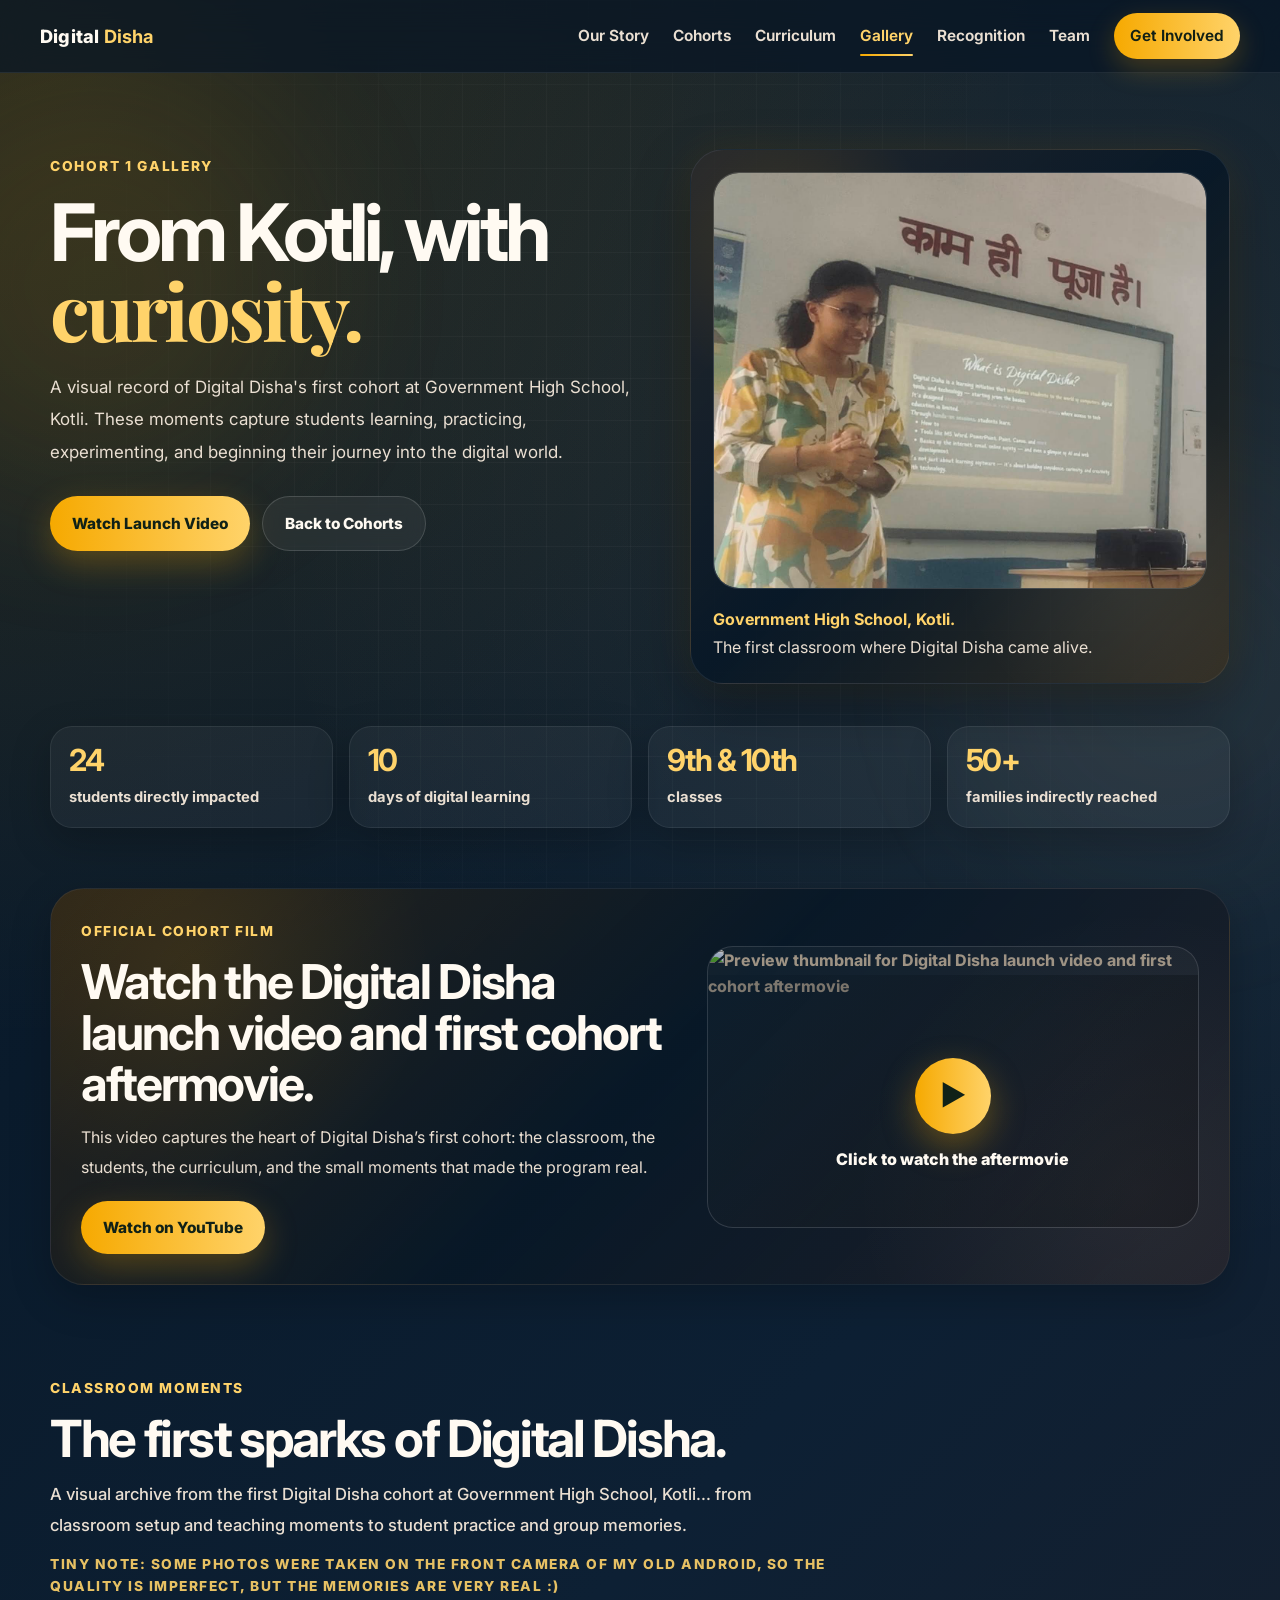
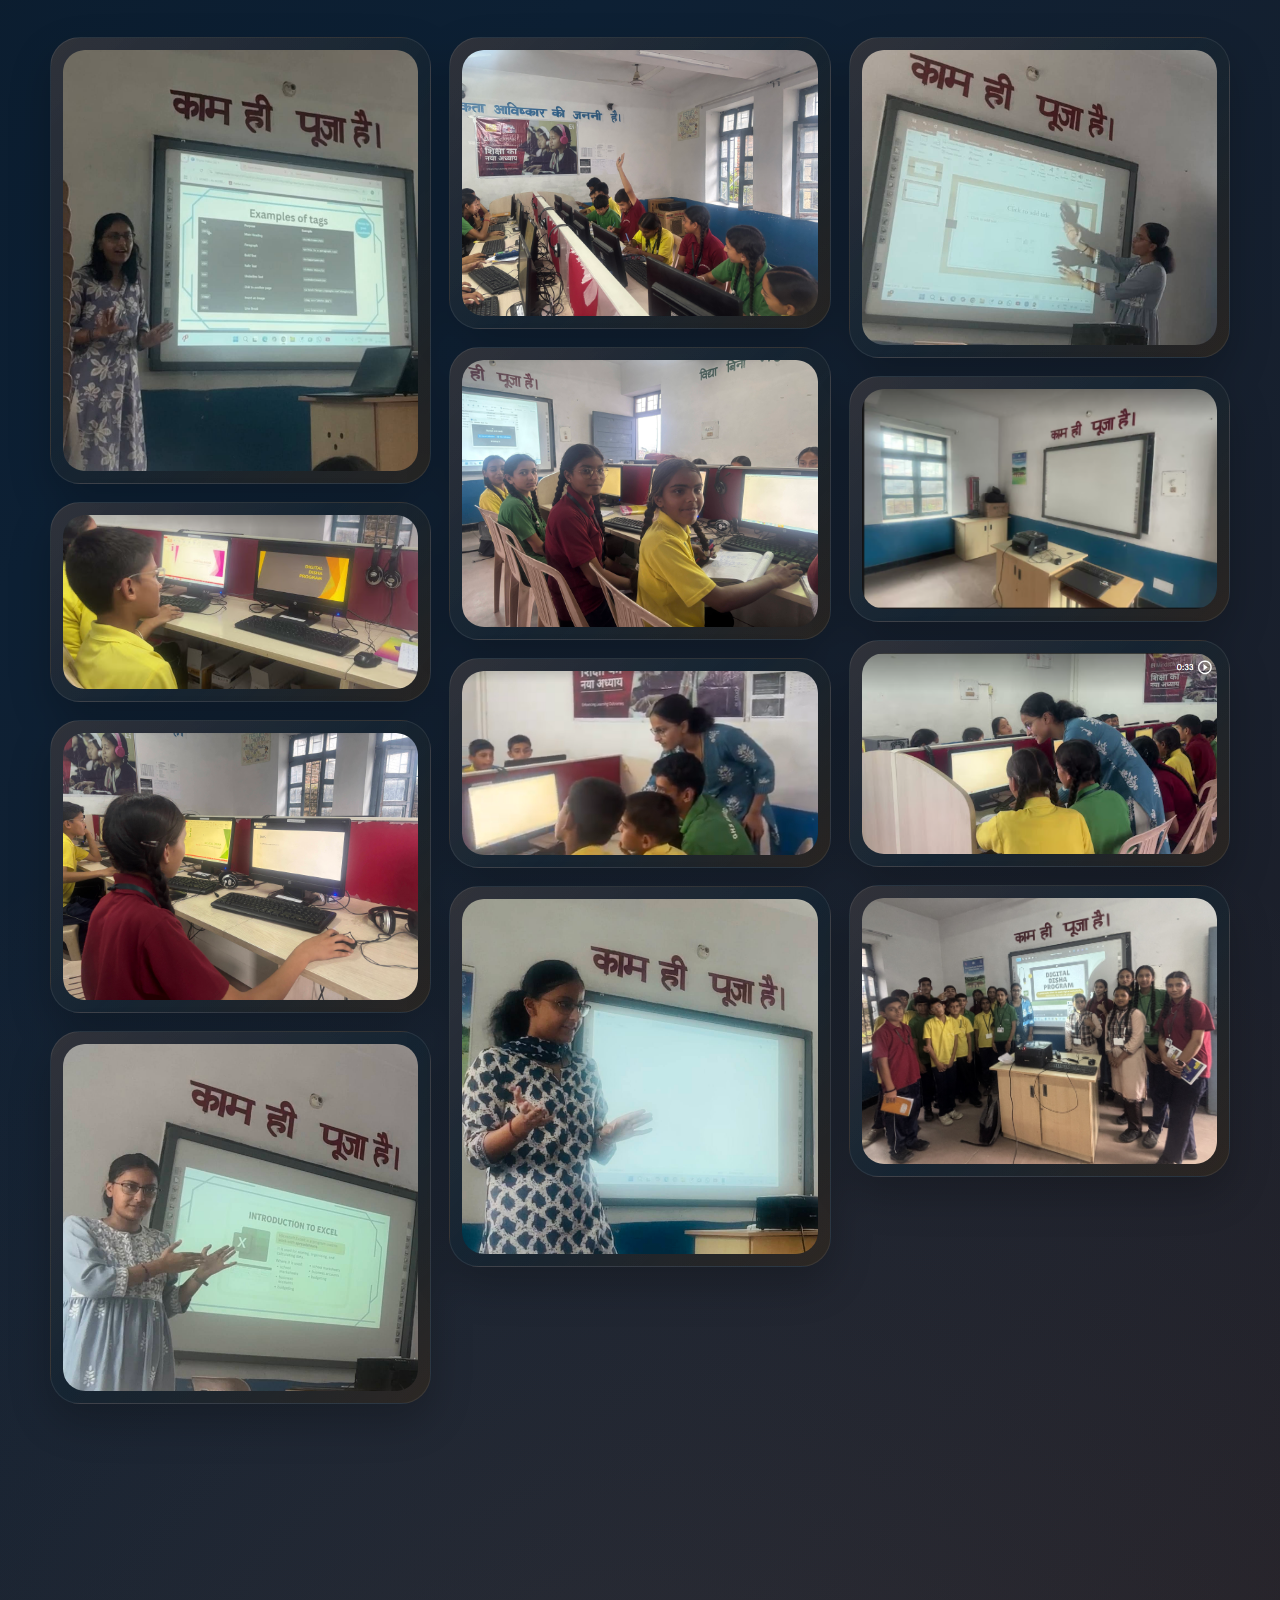
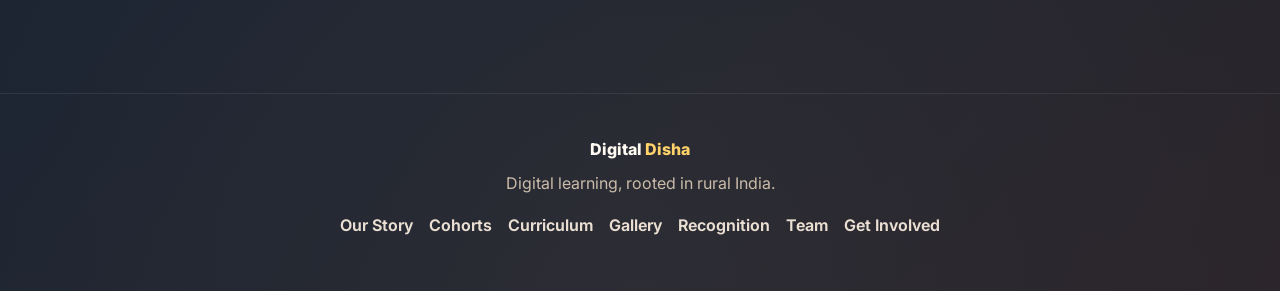
==== commit d7f169a1: "Final_Changes_03.06.26" ====
--- a/cohort-1-gallery.html
+++ b/cohort-1-gallery.html
@@ -40,7 +40,7 @@
         <a href="gallery.html" class="active">Gallery</a>
         <a href="recognition.html">Recognition</a>
         <a href="team.html">Team</a>
-        <a class="nav-pill" href="support.html">Support</a>
+        <a class="nav-pill" href="support.html">Get Involved</a>
       </div>
     </nav>
   </header>
@@ -104,8 +104,8 @@
         </div>
 
         <div class="gallery-stat">
-          <strong>9-10</strong>
-          <span>classes reached</span>
+          <strong>9th & 10th</strong>
+          <span>classes</span>
         </div>
 
         <div class="gallery-stat">
@@ -115,132 +115,204 @@
       </div>
     </section>
 
-    <section class="photo-section">
-      <div class="container">
-        <div class="section-heading reveal">
-          <p>Classroom moments</p>
-
-          <h2>The first sparks of Digital Disha.</h2>
-
-          <h3>
-            Add your best photos below. The layout is built as a soft mosaic, so you
-            can replace placeholders with real images without redesigning the page.
-          </h3>
-        </div>
-
-        <div class="photo-mosaic">
-          <article class="photo-card featured polaroid-left reveal">
-            <div class="photo-inner has-image">
-              <img src="images/cohort1_gallery/C1_1.jpg" alt="Digital Disha teaching session at Kotli" />
-            </div>
-          </article>
-        
-          <article class="photo-card tall polaroid-right reveal">
-            <div class="photo-inner has-image">
-              <img src="images/cohort1_gallery/C1_2.jpg" alt="Students practicing digital skills during Digital Disha" />
-            </div>
-          </article>
-        
-          <article class="photo-card polaroid-right reveal">
-            <div class="photo-inner has-image">
-              <img src="images/cohort1_gallery/C1_3.png" alt="Students learning document creation during Digital Disha" />
-            </div>
-          </article>
-        
-          <article class="photo-card polaroid-left reveal">
-            <div class="photo-inner has-image">
-              <img src="images/cohort1_gallery/C1_4.JPG" alt="Students learning presentation and design tools" />
-            </div>
-          </article>
-        
-          <article class="photo-card featured polaroid-right reveal">
-            <div class="photo-inner has-image">
-              <img src="images/cohort1_gallery/C1_5.JPG" alt="Students learning HTML web design during Digital Disha" />
-            </div>
-          </article>
-        
-          <article class="photo-card polaroid-left reveal">
-            <div class="photo-inner has-image">
-              <img src="images/cohort1_gallery/C1_6.jpg" alt="Students learning spreadsheet basics during Digital Disha" />
-            </div>
-          </article>
-        
-          <article class="photo-card tall polaroid-right reveal">
-            <div class="photo-inner has-image">
-              <img src="images/cohort1_gallery/C1_7.JPG" alt="Students working together during Digital Disha Cohort 1" />
-            </div>
-          </article>
-        
-          <article class="photo-card polaroid-left reveal">
-            <div class="photo-inner has-image">
-              <img src="images/cohort1_gallery/C1_8.jpg" alt="Students learning internet basics and digital awareness" />
-            </div>
-          </article>
-        
-          <article class="photo-card featured polaroid-right reveal">
-            <div class="photo-inner has-image">
-              <img src="images/class_of_june_2025.JPG" alt="Digital Disha Cohort 1 group photo at Government High School Kotli" />
-            </div>
-          </article>
-        
-          <article class="photo-card polaroid-left reveal">
-            <div class="photo-inner has-image">
-              <img src="images/cohort1_gallery/C1_10.png" alt="Student work created during Digital Disha Cohort 1" />
-            </div>
-          </article>
-        
-          <article class="photo-card polaroid-right reveal">
-            <div class="photo-inner has-image">
-              <img src="images/cohort1_gallery/C1_11.png" alt="Digital Disha classroom teaching setup" />
-            </div>
-          </article>
-        
-          <article class="photo-card polaroid-left reveal">
-            <div class="photo-inner has-image">
-              <img src="images/cohort1_gallery/C1_12.JPG" alt="Digital Disha program material and documentation" />
-            </div>
-          </article>
-        </div>
-      </div>
-    </section>
-
     <section class="video-mini-section">
       <div class="container video-mini-card reveal">
         <div class="video-mini-copy">
-          <p>Video archive</p>
-
-          <h2>Launch video and first cohort aftermovie.</h2>
-
+          <p>Official cohort film</p>
+    
+          <h2>Watch the Digital Disha launch video and first cohort aftermovie.</h2>
+    
           <p>
-            The video gives a quick look at the program, the first cohort, and the
-            purpose behind Digital Disha.
+            This video captures the heart of Digital Disha’s first cohort: the classroom,
+            the students, the curriculum, and the small moments that made the program real.
           </p>
-
+    
           <a
             class="primary-btn"
             href="https://youtu.be/RrvYTlBeEj8"
             target="_blank"
             rel="noreferrer"
           >
-            Watch Launch Video
+            Watch on YouTube
           </a>
         </div>
-
+    
         <a
-          class="video-thumbnail"
+          class="video-thumbnail has-video-preview"
           href="https://youtu.be/RrvYTlBeEj8"
           target="_blank"
           rel="noreferrer"
-          aria-label="Watch Digital Disha launch video"
+          aria-label="Watch Digital Disha launch video and first cohort aftermovie on YouTube"
         >
-          <div>
+          <img
+            src="https://img.youtube.com/vi/RrvYTlBeEj8/hqdefault.jpg"
+            alt="Preview thumbnail for Digital Disha launch video and first cohort aftermovie"
+          />
+    
+          <div class="video-overlay">
             <div class="play-symbol">▶</div>
-            Digital Disha Launch Video<br />
-            Click to watch
+            <span>Click to watch the aftermovie</span>
           </div>
         </a>
       </div>
     </section>
+
+    <section class="photo-section">
+      <div class="container">
+        <div class="section-heading reveal">
+          <p>Classroom moments</p>
+
+          <h2>The first sparks of Digital Disha.</h2>
+
+          <h3>
+            A visual archive from the first Digital Disha cohort at Government High School,
+            Kotli... from classroom setup and teaching moments to student practice and group memories.
+          </h3>
+
+          <p class="camera-note">
+            Tiny note: some photos were taken on the front camera of my old Android, so the quality is imperfect, but the memories are very real :)
+          </p>
+        </div>
+
+        <div class="photo-mosaic">
+          <article class="photo-card reveal">
+            <div class="photo-inner has-image">
+              <img
+                src="images/cohort1_gallery/C1_2.jpg"
+                alt="Students practicing digital skills during Digital Disha"
+              />
+            </div>
+          </article>
+
+          <article class="photo-card reveal">
+            <div class="photo-inner has-image">
+              <img
+                src="images/cohort1_gallery/C1_3.png"
+                alt="Digital Disha classroom learning material"
+              />
+            </div>
+          </article>
+
+          <article class="photo-card reveal">
+            <div class="photo-inner has-image">
+              <img
+                src="images/cohort1_gallery/C1_4.JPG"
+                alt="Students learning presentation and design tools"
+              />
+            </div>
+          </article>
+
+          <article class="photo-card reveal">
+            <div class="photo-inner has-image">
+              <img
+                src="images/cohort1_gallery/C1_1.jpg"
+                alt="Digital Disha teaching session at Kotli"
+              />
+            </div>
+          </article>
+
+          <article class="photo-card reveal">
+            <div class="photo-inner has-image">
+              <img
+                src="images/cohort1_gallery/C1_10.png"
+                alt="Student work created during Digital Disha Cohort 1"
+              />
+            </div>
+          </article>
+
+          <article class="photo-card reveal">
+            <div class="photo-inner has-image">
+              <img
+                src="images/cohort1_gallery/C1_12.JPG"
+                alt="Digital Disha program material and documentation"
+              />
+            </div>
+          </article>
+
+          <article class="photo-card reveal">
+            <div class="photo-inner has-image">
+              <img
+                src="images/cohort1_gallery/C1_5.JPG"
+                alt="Students learning HTML web design during Digital Disha"
+              />
+            </div>
+          </article>
+
+          <article class="photo-card reveal">
+            <div class="photo-inner has-image">
+              <img
+                src="images/cohort1_gallery/C1_11.png"
+                alt="Digital Disha classroom teaching setup"
+              />
+            </div>
+          </article>
+
+          <article class="photo-card reveal">
+            <div class="photo-inner has-image">
+              <img
+                src="images/cohort1_gallery/C1_8.jpg"
+                alt="Students learning internet basics and digital awareness"
+              />
+            </div>
+          </article>
+
+          <article class="photo-card reveal">
+            <div class="photo-inner has-image">
+              <img
+                src="images/cohort1_gallery/C1_7.JPG"
+                alt="Students working together during Digital Disha Cohort 1"
+              />
+            </div>
+          </article>
+
+          <article class="photo-card reveal">
+            <div class="photo-inner has-image">
+              <img
+                src="images/cohort1_gallery/C1_6.jpg"
+                alt="Students learning spreadsheet basics during Digital Disha"
+              />
+            </div>
+          </article>
+
+          <article class="photo-card reveal">
+            <div class="photo-inner has-image">
+              <img
+                src="images/cohort1_gallery/first_classroom.png"
+                alt="Digital Disha first classroom session"
+              />
+            </div>
+          </article>
+
+          <article class="photo-card reveal">
+            <div class="photo-inner has-image">
+              <img
+                src="images/cohort1_gallery/techingphoto.png"
+                alt="Students making their first webpage during Digital Disha"
+              />
+            </div>
+          </article>
+
+          <article class="photo-card reveal">
+            <div class="photo-inner has-image">
+              <img
+                src="images/cohort1_gallery/class_of_june_2025.JPG"
+                alt="Digital Disha Cohort 1 class of June 2025"
+              />
+            </div>
+          </article>
+
+          <article class="photo-card reveal">
+            <div class="photo-inner has-image">
+              <img
+                src="images/cohort1_gallery/C1_hero.jpg"
+                alt="Digital Disha Cohort 1 classroom moment"
+              />
+            </div>
+          </article>
+        </div>
+      </div>
+    </section>
+
   </main>
 
   <footer class="site-footer">
@@ -255,7 +327,7 @@
       <a href="gallery.html">Gallery</a>
       <a href="recognition.html">Recognition</a>
       <a href="team.html">Team</a>
-      <a href="support.html">Support</a>
+      <a href="support.html">Get Involved</a>
     </div>
   </footer>
 
--- a/style.css
+++ b/style.css
@@ -423,19 +423,20 @@
   z-index: 1;
   min-height: 370px;
   border-radius: 28px;
-  background: rgba(255, 255, 255, 0.95);
+  background: transparent;
   display: grid;
   place-items: center;
-  padding: 28px;
+  padding: 0;
   overflow: hidden;
 }
 
 .logo-image-wrap img {
   width: 100%;
-  max-width: 390px;
+  max-width: 430px;
   height: auto;
   object-fit: contain;
   display: block;
+  border-radius: 28px;
 }
 
 .logo-clickable {
@@ -445,7 +446,6 @@
 
 .logo-clickable:hover {
   transform: translateY(-4px) scale(1.015);
-  box-shadow: 0 18px 42px rgba(0,0,0,0.22);
 }
 
 .logo-story-link {
@@ -666,7 +666,7 @@
 
 .story-image-card {
   align-self: start;
-  margin-top: -6px;
+  margin-top: -18px;
   padding: 24px;
   border-radius: 34px;
   background: linear-gradient(
@@ -693,22 +693,27 @@
   pointer-events: none;
 }
 
+.story-image-card > * {
+  position: relative;
+  z-index: 1;
+}
+
 .story-mini {
   color: var(--saffron-light);
   font-size: 0.9rem;
   letter-spacing: 1.7px;
   text-transform: uppercase;
   font-weight: 800;
-  margin-bottom: 16px;
+  margin-bottom: 14px;
 }
 
 .story-hero h1 {
-  font-size: clamp(2.8rem, 5.8vw, 4.9rem);
+  font-size: clamp(2.55rem, 5vw, 4.65rem);
   line-height: 1;
-  letter-spacing: -0.05em;
+  letter-spacing: -0.055em;
   margin-bottom: 18px;
   color: var(--text-main);
-  max-width: 850px;
+  max-width: 780px;
 }
 
 .story-hero h1 span {
@@ -720,9 +725,9 @@
 .story-intro {
   max-width: 720px;
   color: var(--text-soft);
-  font-size: 1.08rem;
-  line-height: 1.9;
-  margin-bottom: 28px;
+  font-size: 1.04rem;
+  line-height: 1.85;
+  margin-bottom: 26px;
 }
 
 .story-jump-links {
@@ -768,6 +773,16 @@
   padding: 28px;
   color: var(--text-muted);
   font-weight: 750;
+  overflow: hidden;
+}
+
+.story-main-photo img {
+  width: 100%;
+  height: 100%;
+  min-height: inherit;
+  object-fit: cover;
+  display: block;
+  border-radius: 24px;
 }
 
 .story-image-caption {
@@ -851,6 +866,104 @@
   margin-bottom: 0;
 }
 
+/* =========================================================
+   OUR STORY PAGE - LOGO STORY SECTION
+========================================================= */
+
+.logo-story-panel {
+  display: block;
+}
+
+.logo-story-intro {
+  max-width: 100%;
+  margin-bottom: 28px;
+}
+
+.logo-story-intro p {
+  color: var(--text-soft);
+  line-height: 1.9;
+  font-size: 1rem;
+  margin-bottom: 18px;
+  max-width: 980px;
+}
+
+.logo-story-body {
+  display: grid;
+  grid-template-columns: 1.08fr 0.92fr;
+  gap: 30px;
+  align-items: center;
+}
+
+.logo-symbol-grid {
+  display: grid;
+  grid-template-columns: repeat(2, 1fr);
+  gap: 14px;
+}
+
+.logo-symbol-card {
+  padding: 18px;
+  border-radius: 22px;
+  background: rgba(255,255,255,0.04);
+  border: 1px solid rgba(255,255,255,0.075);
+}
+
+.logo-symbol-card span {
+  display: inline-block;
+  color: var(--saffron-light);
+  font-size: 0.78rem;
+  font-weight: 850;
+  letter-spacing: 1.2px;
+  text-transform: uppercase;
+  margin-bottom: 10px;
+}
+
+.logo-symbol-card h3 {
+  color: var(--text-main);
+  font-size: 1.08rem;
+  line-height: 1.25;
+  margin-bottom: 8px;
+}
+
+.logo-symbol-card p {
+  color: var(--text-soft);
+  font-size: 0.93rem;
+  line-height: 1.7;
+  margin-bottom: 0;
+}
+
+.logo-story-frame {
+  align-self: center;
+  border-radius: 26px;
+  padding: 0;
+  background: transparent;
+  border: none;
+  box-shadow: none;
+}
+
+.logo-story-image {
+  min-height: 390px;
+  border-radius: 28px;
+  background: transparent;
+  display: grid;
+  place-items: center;
+  padding: 0;
+  overflow: hidden;
+}
+
+.logo-story-image img {
+  width: 100%;
+  max-width: 390px;
+  height: auto;
+  object-fit: contain;
+  border-radius: 28px;
+  display: block;
+}
+
+.logo-story-frame .image-note {
+  margin-top: 14px;
+  text-align: center;
+}
+
 .split-panel {
   display: grid;
   grid-template-columns: 1.08fr 0.92fr;
@@ -885,6 +998,16 @@
   color: var(--text-muted);
   padding: 24px;
   font-weight: 750;
+  overflow: hidden;
+}
+
+.photo-placeholder img {
+  width: 100%;
+  height: 100%;
+  min-height: inherit;
+  object-fit: cover;
+  display: block;
+  border-radius: 18px;
 }
 
 .photo-placeholder.tall {
@@ -938,6 +1061,97 @@
 
 .quote-band {
   padding: 24px 0 66px;
+}
+
+/* =========================================================
+   OUR STORY RESPONSIVE
+========================================================= */
+
+@media (max-width: 980px) {
+  .story-hero {
+    padding-top: 62px;
+  }
+
+  .story-hero-grid,
+  .split-panel,
+  .split-panel.reverse,
+  .logo-story-body {
+    grid-template-columns: 1fr;
+  }
+
+  .story-image-card {
+    margin-top: 0;
+    max-width: 680px;
+  }
+
+  .story-main-photo {
+    min-height: 320px;
+  }
+
+  .photo-placeholder,
+  .photo-placeholder.tall {
+    min-height: 300px;
+  }
+
+  .logo-story-frame {
+    max-width: 520px;
+    margin: 0 auto;
+  }
+
+  .milestone-grid {
+    grid-template-columns: 1fr;
+  }
+}
+
+@media (max-width: 760px) {
+  .story-hero h1 {
+    font-size: 2.55rem;
+    line-height: 1.03;
+  }
+
+  .story-intro,
+  .story-panel p,
+  .story-image-caption {
+    font-size: 0.97rem;
+  }
+
+  .story-image-card,
+  .story-panel {
+    border-radius: 24px;
+    padding: 24px;
+  }
+
+  .story-main-photo {
+    min-height: 260px;
+    border-radius: 20px;
+    padding: 0;
+  }
+
+  .story-main-photo img {
+    border-radius: 18px;
+  }
+
+  .story-jump-links a {
+    width: 100%;
+  }
+
+  .logo-symbol-grid {
+    grid-template-columns: 1fr;
+  }
+
+  .logo-story-image {
+    min-height: 280px;
+  }
+
+  .photo-frame {
+    padding: 10px;
+    border-radius: 22px;
+  }
+
+  .photo-placeholder,
+  .photo-placeholder.tall {
+    min-height: 250px;
+  }
 }
 
 /* =========================================================
@@ -1663,11 +1877,15 @@
   margin-bottom: 28px;
 }
 
-.team-actions {
+.team-actions,
+.join-actions,
+.founder-links {
   display: flex;
   flex-wrap: wrap;
   gap: 12px;
 }
+
+/* Right-side hero card */
 
 .team-note-card {
   padding: 24px;
@@ -1684,20 +1902,29 @@
     0 0 44px rgba(246, 169, 0, 0.10);
   position: relative;
   overflow: hidden;
-  margin-top: -6px;
-}
-
-.team-note-card::before {
+  margin-top: 0;
+  align-self: start;
+  transform: translateY(-56px);
+}
+
+.team-note-card::before,
+.founder-profile-card::before,
+.recruit-panel::before {
   content: "";
   position: absolute;
   inset: 0;
+  pointer-events: none;
+}
+
+.team-note-card::before {
   background:
     radial-gradient(circle at 18% 18%, rgba(246,169,0,0.13), transparent 24%),
     radial-gradient(circle at 82% 78%, rgba(234,220,200,0.08), transparent 28%);
-  pointer-events: none;
-}
-
-.team-note-card > * {
+}
+
+.team-note-card > *,
+.founder-profile-card > *,
+.recruit-panel > * {
   position: relative;
   z-index: 1;
 }
@@ -1735,6 +1962,16 @@
   font-size: 0.93rem;
   line-height: 1.45;
   font-weight: 650;
+}
+
+.team-mini-item .join-actions {
+  margin-top: 12px;
+}
+
+/* Founder profile */
+
+.founder-section {
+  padding: 20px 0 34px;
 }
 
 .founder-profile-card {
@@ -1757,19 +1994,9 @@
 }
 
 .founder-profile-card::before {
-  content: "";
-  position: absolute;
-  inset: 0;
   background:
     radial-gradient(circle at 12% 20%, rgba(246,169,0,0.10), transparent 22%),
     radial-gradient(circle at 92% 76%, rgba(234,220,200,0.06), transparent 25%);
-  pointer-events: none;
-}
-
-.founder-photo,
-.founder-bio {
-  position: relative;
-  z-index: 1;
 }
 
 .founder-photo-placeholder {
@@ -1785,6 +2012,7 @@
   color: var(--text-muted);
   font-weight: 700;
   padding: 24px;
+  overflow: hidden;
 }
 
 .founder-bio .section-label {
@@ -1833,12 +2061,7 @@
   font-weight: 700;
 }
 
-.founder-links {
-  display: flex;
-  flex-wrap: wrap;
-  gap: 12px;
-  margin-top: 20px;
-}
+/* Join section */
 
 .recruit-section {
   padding: 28px 0 66px;
@@ -1860,461 +2083,91 @@
 }
 
 .recruit-panel::before {
-  content: "";
-  position: absolute;
-  inset: 0;
   background:
-    radial-gradient(circle at 16% 18%, rgba(246, 169, 0, 0.10), transparent 22%),
-    radial-gradient(circle at 84% 84%, rgba(234, 220, 200, 0.05), transparent 25%);
-  pointer-events: none;
-}
-
-.recruit-panel > * {
-  position: relative;
-  z-index: 1;
-}
-
-.recruit-heading {
-  max-width: 820px;
-  margin-bottom: 28px;
-}
-
-.recruit-heading p {
+    radial-gradient(circle at 14% 20%, rgba(246, 169, 0, 0.12), transparent 24%),
+    radial-gradient(circle at 88% 78%, rgba(234, 220, 200, 0.06), transparent 28%);
+}
+
+.join-grid {
+  display: grid;
+  grid-template-columns: 1.05fr 0.95fr;
+  gap: 30px;
+  align-items: center;
+}
+
+.join-kicker {
   color: var(--saffron-light);
   font-size: 0.86rem;
-  letter-spacing: 1.5px;
+  letter-spacing: 1.6px;
   text-transform: uppercase;
-  font-weight: 800;
-  margin-bottom: 12px;
-}
-
-.recruit-heading h2 {
-  color: var(--text-main);
-  font-size: clamp(2rem, 4vw, 3.45rem);
-  line-height: 1.04;
-  letter-spacing: -0.045em;
+  font-weight: 850;
   margin-bottom: 14px;
 }
 
-.recruit-heading h3 {
-  color: var(--text-soft);
-  font-size: 1.03rem;
-  line-height: 1.85;
-  font-weight: 500;
-}
-
-.roles-grid {
-  display: grid;
-  grid-template-columns: repeat(3, 1fr);
-  gap: 18px;
-  margin-bottom: 28px;
-}
-
-.role-card {
-  padding: 22px;
-  border-radius: 24px;
-  background: rgba(255,255,255,0.04);
-  border: 1px solid rgba(255,255,255,0.07);
-}
-
-.role-card span {
-  display: inline-block;
-  color: var(--saffron-light);
-  font-size: 0.82rem;
-  font-weight: 850;
-  letter-spacing: 1.4px;
-  text-transform: uppercase;
-  margin-bottom: 12px;
-}
-
-.role-card h3 {
-  color: var(--text-main);
-  font-size: 1.14rem;
-  line-height: 1.28;
-  margin-bottom: 10px;
-}
-
-.role-card p {
-  color: var(--text-soft);
-  font-size: 0.96rem;
-  line-height: 1.75;
-}
-
-.application-card {
-  display: grid;
-  grid-template-columns: 1.1fr 0.9fr;
-  gap: 24px;
-  align-items: center;
-  padding: 24px;
-  border-radius: 28px;
-  background: rgba(255,255,255,0.04);
-  border: 1px solid rgba(255,255,255,0.075);
-}
-
-.application-card h3 {
-  color: var(--text-main);
-  font-size: clamp(1.4rem, 3vw, 2rem);
-  line-height: 1.08;
-  letter-spacing: -0.035em;
-  margin-bottom: 10px;
-}
-
-.application-card p {
-  color: var(--text-soft);
-  line-height: 1.8;
-}
-
-.application-actions {
-  display: flex;
-  flex-wrap: wrap;
-  justify-content: flex-end;
-  gap: 12px;
-}
-
-/* =========================================================
-   TEAM PAGE
-========================================================= */
-
-.team-hero {
-  padding: 82px 0 40px;
-}
-
-.team-hero-grid {
-  display: grid;
-  grid-template-columns: 1.08fr 0.92fr;
-  gap: 44px;
-  align-items: start;
-}
-
-.team-hero h1 {
-  font-size: clamp(3rem, 6vw, 5.35rem);
-  line-height: 0.98;
+.join-copy h2 {
+  color: var(--text-main);
+  font-size: clamp(2.25rem, 4.8vw, 4.1rem);
+  line-height: 1.02;
   letter-spacing: -0.055em;
   margin-bottom: 18px;
-  color: var(--text-main);
-  max-width: 860px;
-}
-
-.team-hero h1 span {
-  color: var(--saffron-light);
-  font-family: "Playfair Display", serif;
-  letter-spacing: -0.04em;
-}
-
-.team-intro {
-  max-width: 740px;
-  color: var(--text-soft);
-  font-size: 1.06rem;
-  line-height: 1.9;
-  margin-bottom: 28px;
-}
-
-.team-actions {
-  display: flex;
-  flex-wrap: wrap;
-  gap: 12px;
-}
-
-.team-note-card {
-  padding: 24px;
-  border-radius: 34px;
-  background: linear-gradient(
-    135deg,
-    rgba(39, 40, 45, 0.82),
-    rgba(8, 24, 39, 0.94),
-    rgba(66, 45, 16, 0.52)
-  );
-  border: 1px solid rgba(255,255,255,0.08);
-  box-shadow:
-    0 22px 56px rgba(0,0,0,0.34),
-    0 0 44px rgba(246, 169, 0, 0.10);
-  position: relative;
-  overflow: hidden;
-  margin-top: 34px;
-}
-
-.team-note-card::before {
-  content: "";
-  position: absolute;
-  inset: 0;
-  background:
-    radial-gradient(circle at 18% 18%, rgba(246,169,0,0.13), transparent 24%),
-    radial-gradient(circle at 82% 78%, rgba(234,220,200,0.08), transparent 28%);
-  pointer-events: none;
-}
-
-.team-note-card > * {
-  position: relative;
-  z-index: 1;
-}
-
-.team-note-card h2 {
-  font-size: clamp(1.6rem, 3vw, 2.2rem);
-  line-height: 1.1;
-  letter-spacing: -0.04em;
-  margin-bottom: 14px;
-  color: var(--text-main);
-}
-
-.team-note-card h2 span {
-  color: var(--saffron-light);
-}
-
-.team-note-card p {
-  color: var(--text-soft);
+  max-width: 780px;
+}
+
+.join-copy p {
+  color: var(--text-soft);
+  font-size: 1.02rem;
   line-height: 1.85;
-  margin-bottom: 16px;
-}
-
-.team-mini-list {
-  display: grid;
-  gap: 10px;
-  margin-top: 18px;
-}
-
-.team-mini-item {
-  padding: 13px 15px;
-  border-radius: 18px;
-  background: rgba(255,255,255,0.04);
-  border: 1px solid rgba(255,255,255,0.07);
-  color: var(--text-soft);
-  font-size: 0.93rem;
-  line-height: 1.45;
-  font-weight: 650;
-}
-
-.founder-profile-card {
-  display: grid;
-  grid-template-columns: 0.82fr 1.18fr;
-  gap: 30px;
-  align-items: center;
-  border-radius: 34px;
-  padding: 30px;
-  background: linear-gradient(
-    135deg,
-    rgba(58, 41, 18, 0.64),
-    rgba(8, 24, 39, 0.95),
-    rgba(36, 32, 38, 0.74)
-  );
-  border: 1px solid rgba(255,255,255,0.075);
-  box-shadow: var(--shadow-soft);
-  position: relative;
-  overflow: hidden;
-}
-
-.founder-profile-card::before {
-  content: "";
-  position: absolute;
-  inset: 0;
-  background:
-    radial-gradient(circle at 12% 20%, rgba(246,169,0,0.10), transparent 22%),
-    radial-gradient(circle at 92% 76%, rgba(234,220,200,0.06), transparent 25%);
-  pointer-events: none;
-}
-
-.founder-photo,
-.founder-bio {
-  position: relative;
-  z-index: 1;
-}
-
-.founder-photo-placeholder {
-  min-height: 430px;
-  border-radius: 26px;
-  border: 1px dashed rgba(255,255,255,0.2);
-  background:
-    radial-gradient(circle at 30% 20%, rgba(246,169,0,0.14), transparent 28%),
-    rgba(255,255,255,0.04);
-  display: grid;
-  place-items: center;
-  text-align: center;
-  color: var(--text-muted);
-  font-weight: 700;
-  padding: 24px;
-}
-
-.founder-bio .section-label {
-  color: var(--saffron-light);
-  font-size: 0.86rem;
-  letter-spacing: 1.5px;
-  text-transform: uppercase;
-  font-weight: 800;
-  margin-bottom: 13px;
-}
-
-.founder-bio h2 {
-  color: var(--text-main);
-  font-size: clamp(2rem, 4vw, 3.35rem);
-  line-height: 1.03;
-  letter-spacing: -0.045em;
-  margin-bottom: 18px;
-}
-
-.founder-bio h2 span {
-  color: var(--saffron-light);
-  font-family: "Playfair Display", serif;
-}
-
-.founder-bio p {
-  color: var(--text-soft);
-  line-height: 1.9;
-  margin-bottom: 16px;
-  font-size: 1rem;
-}
-
-.founder-tags {
+  max-width: 760px;
+}
+
+.join-tags {
   display: flex;
   flex-wrap: wrap;
   gap: 10px;
-  margin: 20px 0 22px;
-}
-
-.founder-tags span {
-  padding: 9px 12px;
+  margin-top: 22px;
+}
+
+.join-tags span {
+  padding: 10px 13px;
   border-radius: 999px;
-  background: rgba(255,255,255,0.045);
-  border: 1px solid rgba(255,255,255,0.075);
-  color: var(--text-soft);
-  font-size: 0.88rem;
-  font-weight: 700;
-}
-
-.founder-links {
-  display: flex;
-  flex-wrap: wrap;
-  gap: 12px;
-  margin-top: 20px;
-}
-
-.recruit-section {
-  padding: 28px 0 66px;
-}
-
-.recruit-panel {
-  border-radius: 34px;
-  padding: 38px;
-  background: linear-gradient(
-    135deg,
-    rgba(35, 34, 40, 0.80),
-    rgba(8, 24, 39, 0.94),
-    rgba(46, 32, 16, 0.58)
-  );
-  border: 1px solid rgba(255,255,255,0.075);
-  box-shadow: var(--shadow-soft);
-  position: relative;
-  overflow: hidden;
-}
-
-.recruit-panel::before {
-  content: "";
-  position: absolute;
-  inset: 0;
+  background: rgba(246, 169, 0, 0.10);
+  border: 1px solid rgba(246, 169, 0, 0.22);
+  color: var(--saffron-light);
+  font-size: 0.86rem;
+  font-weight: 800;
+}
+
+.join-action-card {
+  padding: 28px;
+  border-radius: 28px;
   background:
-    radial-gradient(circle at 16% 18%, rgba(246, 169, 0, 0.10), transparent 22%),
-    radial-gradient(circle at 84% 84%, rgba(234, 220, 200, 0.05), transparent 25%);
-  pointer-events: none;
-}
-
-.recruit-panel > * {
-  position: relative;
-  z-index: 1;
-}
-
-.recruit-heading {
-  max-width: 820px;
-  margin-bottom: 28px;
-}
-
-.recruit-heading p {
-  color: var(--saffron-light);
-  font-size: 0.86rem;
-  letter-spacing: 1.5px;
-  text-transform: uppercase;
-  font-weight: 800;
-  margin-bottom: 12px;
-}
-
-.recruit-heading h2 {
-  color: var(--text-main);
-  font-size: clamp(2rem, 4vw, 3.45rem);
-  line-height: 1.04;
-  letter-spacing: -0.045em;
-  margin-bottom: 14px;
-}
-
-.recruit-heading h3 {
-  color: var(--text-soft);
-  font-size: 1.03rem;
-  line-height: 1.85;
-  font-weight: 500;
-}
-
-.roles-grid {
-  display: grid;
-  grid-template-columns: repeat(3, 1fr);
-  gap: 18px;
-  margin-bottom: 28px;
-}
-
-.role-card {
-  padding: 22px;
-  border-radius: 24px;
-  background: rgba(255,255,255,0.04);
-  border: 1px solid rgba(255,255,255,0.07);
-}
-
-.role-card span {
-  display: inline-block;
+    linear-gradient(135deg, rgba(255,255,255,0.055), rgba(255,255,255,0.025)),
+    rgba(255,255,255,0.035);
+  border: 1px solid rgba(255,255,255,0.09);
+  box-shadow: 0 18px 42px rgba(0,0,0,0.18);
+}
+
+.join-action-card > p:first-child {
   color: var(--saffron-light);
   font-size: 0.82rem;
-  font-weight: 850;
   letter-spacing: 1.4px;
   text-transform: uppercase;
+  font-weight: 850;
   margin-bottom: 12px;
 }
 
-.role-card h3 {
-  color: var(--text-main);
-  font-size: 1.14rem;
-  line-height: 1.28;
-  margin-bottom: 10px;
-}
-
-.role-card p {
-  color: var(--text-soft);
-  font-size: 0.96rem;
-  line-height: 1.75;
-}
-
-.application-card {
-  display: grid;
-  grid-template-columns: 1.1fr 0.9fr;
-  gap: 24px;
-  align-items: center;
-  padding: 24px;
-  border-radius: 28px;
-  background: rgba(255,255,255,0.04);
-  border: 1px solid rgba(255,255,255,0.075);
-}
-
-.application-card h3 {
-  color: var(--text-main);
-  font-size: clamp(1.4rem, 3vw, 2rem);
+.join-action-card h3 {
+  color: var(--text-main);
+  font-size: clamp(1.55rem, 3vw, 2.25rem);
   line-height: 1.08;
-  letter-spacing: -0.035em;
-  margin-bottom: 10px;
-}
-
-.application-card p {
-  color: var(--text-soft);
-  line-height: 1.8;
-}
-
-.application-actions {
-  display: flex;
-  flex-wrap: wrap;
-  justify-content: flex-end;
-  gap: 12px;
+  letter-spacing: -0.04em;
+  margin-bottom: 12px;
+}
+
+.join-action-card p {
+  color: var(--text-soft);
+  line-height: 1.78;
+  margin-bottom: 22px;
 }
 
 /* =========================================================
@@ -2324,7 +2177,7 @@
 @media (max-width: 980px) {
   .team-hero-grid,
   .founder-profile-card,
-  .application-card {
+  .join-grid {
     grid-template-columns: 1fr;
   }
 
@@ -2334,14 +2187,7 @@
 
   .team-note-card {
     margin-top: 0;
-  }
-
-  .roles-grid {
-    grid-template-columns: 1fr;
-  }
-
-  .application-actions {
-    justify-content: flex-start;
+    transform: none;
   }
 }
 
@@ -2353,9 +2199,8 @@
   .team-intro,
   .team-note-card p,
   .founder-bio p,
-  .recruit-heading h3,
-  .role-card p,
-  .application-card p {
+  .join-copy p,
+  .join-action-card p {
     font-size: 0.97rem;
   }
 
@@ -2370,7 +2215,12 @@
     min-height: 300px;
   }
 
-  .application-actions a {
+  .join-action-card {
+    padding: 22px;
+    border-radius: 22px;
+  }
+
+  .join-actions a {
     width: 100%;
   }
 }
@@ -2380,7 +2230,7 @@
 ========================================================= */
 
 .gallery-hero {
-  padding: 82px 0 38px;
+  padding: 72px 0 38px;
 }
 
 .gallery-hero-grid {
@@ -2392,11 +2242,11 @@
 
 .gallery-hero h1 {
   color: var(--text-main);
-  font-size: clamp(3.15rem, 6.6vw, 5.65rem);
-  line-height: 0.96;
-  letter-spacing: -0.055em;
+  font-size: clamp(2.6rem, 4.9vw, 4.25rem);
+  line-height: 1.02;
+  letter-spacing: -0.05em;
   margin-bottom: 18px;
-  max-width: 880px;
+  max-width: 820px;
 }
 
 .gallery-hero h1 span {
@@ -2703,7 +2553,7 @@
 
 @media (max-width: 760px) {
   .gallery-hero h1 {
-    font-size: 2.85rem;
+    font-size: 2.35rem;
   }
 
   .gallery-intro,
@@ -2809,27 +2659,20 @@
 }
 
 .hero-photo-placeholder {
-  min-height: 390px;
   border-radius: 26px;
-  border: 1px dashed rgba(255,255,255,0.18);
-  background:
-    linear-gradient(rgba(255,255,255,0.032) 1px, transparent 1px),
-    linear-gradient(90deg, rgba(255,255,255,0.032) 1px, transparent 1px),
-    rgba(255,255,255,0.035);
-  background-size: 30px 30px;
-  display: grid;
-  place-items: center;
-  text-align: center;
-  color: var(--text-muted);
-  font-weight: 750;
-  padding: 24px;
+  border: 1px solid rgba(255,255,255,0.12);
+  background: rgba(255,255,255,0.035);
+  display: block;
+  overflow: hidden;
+  padding: 0;
 }
 
 .hero-photo-placeholder img {
   width: 100%;
-  height: 100%;
-  object-fit: cover;
+  height: auto;
+  object-fit: contain;
   border-radius: 24px;
+  display: block;
 }
 
 .hero-frame-caption {
@@ -2880,80 +2723,76 @@
   padding: 26px 0 34px;
 }
 
+/* =========================================================
+   COHORT 1 GALLERY - NO-GAP MASONRY
+========================================================= */
+
 .photo-mosaic {
-  display: grid;
-  grid-template-columns: repeat(12, 1fr);
-  gap: 18px;
+  column-count: 3;
+  column-gap: 18px;
 }
 
 .photo-card {
-  grid-column: span 4;
+  display: block;
+  width: 100%;
+  break-inside: avoid;
+  margin: 0 0 18px;
   border-radius: 30px;
   padding: 12px;
   background:
     linear-gradient(135deg, rgba(255,255,255,0.08), rgba(255,255,255,0.025)),
-    linear-gradient(135deg, rgba(35, 34, 40, 0.80), rgba(8, 24, 39, 0.94), rgba(46, 32, 16, 0.58));
+    linear-gradient(
+      135deg,
+      rgba(35, 34, 40, 0.80),
+      rgba(8, 24, 39, 0.94),
+      rgba(46, 32, 16, 0.58)
+    );
   border: 1px solid rgba(255,255,255,0.08);
   box-shadow: 0 18px 42px rgba(0,0,0,0.22);
-  position: relative;
   overflow: hidden;
+  transform: none !important;
   transition: transform 0.28s ease, border-color 0.28s ease, box-shadow 0.28s ease;
 }
 
 .photo-card:hover {
-  transform: translateY(-5px) rotate(0deg) !important;
+  transform: translateY(-5px) !important;
   border-color: rgba(255, 211, 106, 0.22);
   box-shadow: 0 24px 52px rgba(0,0,0,0.30);
 }
 
-.photo-card.featured {
-  grid-column: span 8;
-}
-
-.photo-card.tall {
-  grid-row: span 2;
-}
-
-.photo-card.polaroid-left {
-  transform: rotate(-1.3deg);
-}
-
+.photo-inner {
+  border-radius: 22px;
+  overflow: hidden;
+  background: transparent;
+  border: none;
+  min-height: 0;
+  display: block;
+  padding: 0;
+}
+
+.photo-inner.has-image {
+  padding: 0 !important;
+  border: none !important;
+  overflow: hidden;
+}
+
+.photo-inner.has-image img {
+  width: 100%;
+  height: auto;
+  min-height: 0;
+  object-fit: contain;
+  display: block;
+  border-radius: 20px;
+}
+
+/* These are neutralized because masonry should decide height naturally. */
+.photo-card.featured,
+.photo-card.tall,
+.photo-card.polaroid-left,
 .photo-card.polaroid-right {
-  transform: rotate(1.2deg);
-}
-
-.photo-inner {
-  min-height: 250px;
-  border-radius: 22px;
-  border: 1px dashed rgba(255,255,255,0.18);
-  background:
-    linear-gradient(rgba(255,255,255,0.028) 1px, transparent 1px),
-    linear-gradient(90deg, rgba(255,255,255,0.028) 1px, transparent 1px),
-    rgba(255,255,255,0.035);
-  background-size: 28px 28px;
-  display: grid;
-  place-items: center;
-  text-align: center;
-  color: var(--text-muted);
-  padding: 20px;
-  font-weight: 750;
-  overflow: hidden;
-}
-
-.photo-card.featured .photo-inner {
-  min-height: 360px;
-}
-
-.photo-card.tall .photo-inner {
-  min-height: 520px;
-}
-
-.photo-inner img {
-  width: 100%;
-  height: 100%;
-  min-height: inherit;
-  object-fit: cover;
-  border-radius: 20px;
+  grid-column: auto;
+  grid-row: auto;
+  transform: none !important;
 }
 
 .video-mini-section {
@@ -3018,34 +2857,77 @@
 }
 
 .video-thumbnail {
-  min-height: 240px;
+  min-height: 280px;
   border-radius: 26px;
-  border: 1px dashed rgba(255,255,255,0.18);
-  background:
-    radial-gradient(circle at 50% 35%, rgba(246, 169, 0, 0.14), transparent 28%),
-    linear-gradient(rgba(255,255,255,0.032) 1px, transparent 1px),
-    linear-gradient(90deg, rgba(255,255,255,0.032) 1px, transparent 1px),
-    rgba(255,255,255,0.035);
-  background-size: auto, 30px 30px, 30px 30px, auto;
-  display: grid;
-  place-items: center;
+  border: 1px solid rgba(255,255,255,0.12);
+  background: rgba(255,255,255,0.035);
+  display: block;
+  position: relative;
+  overflow: hidden;
+  color: var(--text-muted);
+  font-weight: 750;
+}
+
+.video-thumbnail img {
+  width: 100%;
+  height: 100%;
+  min-height: 280px;
+  object-fit: cover;
+  display: block;
+  filter: brightness(0.78);
+  transition: transform 0.35s ease, filter 0.35s ease;
+}
+
+.video-thumbnail:hover img {
+  transform: scale(1.04);
+  filter: brightness(0.9);
+}
+
+.video-overlay {
+  position: absolute;
+  inset: 0;
+  display: flex;
+  flex-direction: column;
+  align-items: center;
+  justify-content: center;
+  transform: translateY(28px);
   text-align: center;
   padding: 24px;
-  color: var(--text-muted);
-  font-weight: 750;
+  background: linear-gradient(
+    135deg,
+    rgba(7, 22, 36, 0.20),
+    rgba(0, 0, 0, 0.35)
+  );
+}
+
+.video-overlay span {
+  color: var(--text-main);
+  font-weight: 850;
+  font-size: 1rem;
+  margin-top: 12px;
 }
 
 .play-symbol {
-  width: 70px;
-  height: 70px;
+  width: 76px;
+  height: 76px;
   border-radius: 50%;
   display: grid;
   place-items: center;
-  margin: 0 auto 14px;
+  margin: 0 auto;
   background: linear-gradient(90deg, var(--saffron), var(--saffron-light));
   color: #102117;
-  font-size: 1.7rem;
-  box-shadow: 0 12px 34px rgba(246, 169, 0, 0.24);
+  font-size: 1.75rem;
+  box-shadow: 0 12px 34px rgba(246, 169, 0, 0.34);
+}
+
+.camera-note {
+  display: inline-block;
+  margin-top: 12px;
+  color: var(--text-muted);
+  font-size: 0.92rem;
+  line-height: 1.6;
+  font-weight: 650;
+  opacity: 0.9;
 }
 
 /* =========================================================
@@ -3066,15 +2948,8 @@
     grid-template-columns: repeat(2, 1fr);
   }
 
-  .photo-card,
-  .photo-card.featured,
-  .photo-card.tall {
-    grid-column: span 6;
-  }
-
-  .photo-card.tall .photo-inner,
-  .photo-card.featured .photo-inner {
-    min-height: 330px;
+  .photo-mosaic {
+    column-count: 2;
   }
 }
 
@@ -3096,24 +2971,25 @@
   }
 
   .hero-photo-placeholder {
-    min-height: 300px;
+    min-height: 0;
   }
 
   .gallery-stats {
     grid-template-columns: 1fr;
   }
 
-  .photo-card,
-  .photo-card.featured,
-  .photo-card.tall {
-    grid-column: span 12;
-    transform: none;
-  }
-
-  .photo-inner,
-  .photo-card.tall .photo-inner,
-  .photo-card.featured .photo-inner {
-    min-height: 260px;
+  .photo-mosaic {
+    column-count: 1;
+  }
+
+  .photo-card {
+    margin-bottom: 16px;
+    border-radius: 24px;
+    padding: 10px;
+  }
+
+  .photo-inner.has-image img {
+    border-radius: 18px;
   }
 }
 
@@ -4139,7 +4015,7 @@
 }
 
 /* =========================================================
-   SUPPORT PAGE
+   SUPPORT / GET INVOLVED PAGE
 ========================================================= */
 
 .support-hero {
@@ -4150,7 +4026,7 @@
   display: grid;
   grid-template-columns: 1.08fr 0.92fr;
   gap: 44px;
-  align-items: start;
+  align-items: center;
 }
 
 .support-hero h1 {
@@ -4182,10 +4058,10 @@
   gap: 12px;
 }
 
-.quick-form-card,
+.support-visual-card,
 .support-path-card,
+.roles-panel,
 .role-detail-card,
-.invite-panel,
 .sponsor-panel,
 .forms-hub-panel {
   background: linear-gradient(
@@ -4200,10 +4076,10 @@
   overflow: hidden;
 }
 
-.quick-form-card::before,
+.support-visual-card::before,
 .support-path-card::before,
+.roles-panel::before,
 .role-detail-card::before,
-.invite-panel::before,
 .sponsor-panel::before,
 .forms-hub-panel::before {
   content: "";
@@ -4215,71 +4091,76 @@
   pointer-events: none;
 }
 
-.quick-form-card > *,
+.support-visual-card > *,
 .support-path-card > *,
+.roles-panel > *,
 .role-detail-card > *,
-.invite-panel > *,
 .sponsor-panel > *,
 .forms-hub-panel > * {
   position: relative;
   z-index: 1;
 }
 
-.quick-form-card {
-  padding: 24px;
+/* Hero visual/logo card */
+
+.support-visual-card {
+  padding: 20px;
   border-radius: 34px;
-  margin-top: 28px;
-}
-
-.quick-form-card h2 {
-  color: var(--text-main);
-  font-size: clamp(1.55rem, 3vw, 2.15rem);
-  line-height: 1.12;
-  letter-spacing: -0.04em;
-  margin-bottom: 14px;
-}
-
-.quick-form-card h2 span {
-  color: var(--saffron-light);
-}
-
-.quick-form-card p {
-  color: var(--text-soft);
-  line-height: 1.82;
-  margin-bottom: 16px;
-}
-
-.quick-form-grid {
-  display: grid;
-  gap: 10px;
-  margin-top: 18px;
-}
-
-.quick-form-link {
-  padding: 13px 15px;
-  border-radius: 18px;
-  background: rgba(255,255,255,0.04);
-  border: 1px solid rgba(255,255,255,0.07);
-  color: var(--text-soft);
-  font-size: 0.93rem;
-  line-height: 1.45;
+  margin-top: 0;
+  max-width: 500px;
+  justify-self: end;
+}
+
+.support-visual-placeholder {
+  min-height: 0;
+  aspect-ratio: 1 / 1;
+  border-radius: 28px;
+  border: none;
+  background: transparent;
+  display: grid;
+  place-items: center;
+  overflow: hidden;
+  padding: 0;
+  color: var(--text-muted);
   font-weight: 750;
-  transition: 0.25s ease;
-}
-
-.quick-form-link:hover {
-  color: var(--saffron-light);
-  border-color: rgba(255, 211, 106, 0.20);
-  transform: translateY(-2px);
-}
+  text-align: center;
+}
+
+.support-visual-placeholder.has-image {
+  padding: 0 !important;
+  border: none !important;
+  overflow: hidden;
+}
+
+.support-visual-placeholder.has-image img {
+  width: 100%;
+  max-width: 440px;
+  height: auto;
+  object-fit: contain;
+  border-radius: 28px;
+  display: block;
+}
+
+.support-visual-card p {
+  margin-top: 16px;
+  color: var(--text-soft);
+  line-height: 1.75;
+}
+
+.support-visual-card strong {
+  color: var(--saffron-light);
+}
+
+/* Sections */
 
 .pathways-section,
 .roles-section,
-.invite-section,
 .sponsor-section,
 .forms-hub-section {
   padding: 28px 0 38px;
 }
+
+/* Pathways */
 
 .support-path-grid {
   display: grid;
@@ -4291,7 +4172,7 @@
   border-radius: 34px;
   padding: 26px;
   display: flex;
-  min-height: 390px;
+  min-height: 340px;
   flex-direction: column;
   transition: transform 0.28s ease, border-color 0.28s ease, box-shadow 0.28s ease;
 }
@@ -4352,58 +4233,128 @@
   line-height: 1.45;
 }
 
+.compact-list {
+  margin-top: 8px;
+}
+
 .path-actions,
-.role-actions {
+.role-actions,
+.sponsor-actions {
   display: flex;
   flex-wrap: wrap;
   gap: 12px;
   margin-top: auto;
 }
 
+/* Volunteer roles */
+
+.roles-panel {
+  border-radius: 34px;
+  padding: 38px;
+}
+
 .role-grid {
   display: grid;
-  grid-template-columns: repeat(2, 1fr);
-  gap: 22px;
+  grid-template-columns: repeat(4, minmax(0, 1fr));
+  gap: 18px;
 }
 
 .role-detail-card {
-  border-radius: 34px;
-  padding: 26px;
+  border-radius: 28px;
+  padding: 22px;
   display: flex;
   flex-direction: column;
-  min-height: 470px;
+  min-height: 640px;
   transition: transform 0.28s ease, border-color 0.28s ease, box-shadow 0.28s ease;
 }
 
 .role-detail-card h4 {
   color: var(--saffron-light);
   font-size: 0.9rem;
-  margin: 4px 0 10px;
+  margin: 6px 0 10px;
   letter-spacing: 0.2px;
 }
 
-.invite-panel,
+.role-mode {
+  color: var(--saffron-light) !important;
+  font-weight: 800;
+  font-size: 0.92rem !important;
+  margin-bottom: 16px !important;
+}
+
+.volunteer-cta {
+  margin-top: 28px;
+  padding: 24px;
+  border-radius: 26px;
+  background: rgba(255,255,255,0.045);
+  border: 1px solid rgba(255,255,255,0.075);
+  display: grid;
+  grid-template-columns: 1fr auto;
+  gap: 22px;
+  align-items: center;
+}
+
+.volunteer-cta h3 {
+  color: var(--text-main);
+  font-size: clamp(1.4rem, 3vw, 2rem);
+  line-height: 1.08;
+  letter-spacing: -0.035em;
+  margin-bottom: 8px;
+}
+
+.volunteer-cta p {
+  color: var(--text-soft);
+  line-height: 1.75;
+}
+
+/* Sponsor section */
+
 .sponsor-panel,
 .forms-hub-panel {
   border-radius: 34px;
   padding: 38px;
 }
 
-.invite-panel {
-  display: grid;
-  grid-template-columns: 1.05fr 0.95fr;
-  gap: 30px;
-  align-items: center;
-}
-
-.invite-card-list,
-.sponsor-grid,
-.form-button-grid {
-  display: grid;
-  gap: 12px;
-}
-
-.invite-card-list div,
+.sponsor-heading {
+  max-width: 920px;
+  margin-bottom: 26px;
+}
+
+.sponsor-heading p,
+.panel-mini {
+  color: var(--saffron-light);
+  font-size: 0.86rem;
+  letter-spacing: 1.5px;
+  text-transform: uppercase;
+  font-weight: 800;
+  margin-bottom: 12px;
+}
+
+.sponsor-heading h2,
+.panel-heading {
+  color: var(--text-main);
+  font-size: clamp(2.1rem, 4vw, 3.4rem);
+  line-height: 1.04;
+  letter-spacing: -0.045em;
+  margin-bottom: 14px;
+}
+
+.sponsor-heading h3,
+.panel-copy {
+  color: var(--text-soft);
+  font-size: 1.03rem;
+  line-height: 1.85;
+  font-weight: 500;
+  max-width: 900px;
+}
+
+.sponsor-grid {
+  display: grid;
+  grid-template-columns: repeat(4, 1fr);
+  gap: 14px;
+  margin-top: 26px;
+}
+
 .sponsor-item,
 .form-card-link {
   padding: 16px;
@@ -4415,36 +4366,11 @@
   line-height: 1.45;
 }
 
-.panel-mini {
-  color: var(--saffron-light);
-  font-size: 0.86rem;
-  letter-spacing: 1.5px;
-  text-transform: uppercase;
-  font-weight: 800;
-  margin-bottom: 12px;
-}
-
-.panel-heading {
-  color: var(--text-main);
-  font-size: clamp(2.1rem, 4vw, 3.4rem);
-  line-height: 1.04;
-  letter-spacing: -0.045em;
-  margin-bottom: 14px;
-}
-
-.panel-copy {
-  color: var(--text-soft);
-  font-size: 1.03rem;
-  line-height: 1.85;
-  font-weight: 500;
-  max-width: 760px;
-  margin-bottom: 20px;
-}
-
-.sponsor-grid {
-  grid-template-columns: repeat(4, 1fr);
-  margin-top: 26px;
-}
+.sponsor-actions {
+  margin-top: 24px;
+}
+
+/* Forms hub */
 
 .forms-hub-panel {
   display: grid;
@@ -4454,7 +4380,9 @@
 }
 
 .form-button-grid {
-  grid-template-columns: repeat(2, 1fr);
+  display: grid;
+  grid-template-columns: repeat(3, 1fr);
+  gap: 14px;
 }
 
 .form-card-link {
@@ -4493,11 +4421,19 @@
    SUPPORT RESPONSIVE
 ========================================================= */
 
+@media (max-width: 1180px) {
+  .role-grid {
+    grid-template-columns: repeat(2, 1fr);
+  }
+
+  .role-detail-card {
+    min-height: 0;
+  }
+}
+
 @media (max-width: 980px) {
   .support-hero-grid,
   .support-path-grid,
-  .role-grid,
-  .invite-panel,
   .forms-hub-panel {
     grid-template-columns: 1fr;
   }
@@ -4506,12 +4442,19 @@
     padding-top: 62px;
   }
 
-  .quick-form-card {
+  .support-visual-card {
     margin-top: 0;
-  }
-
-  .sponsor-grid {
+    justify-self: center;
+    max-width: 520px;
+  }
+
+  .sponsor-grid,
+  .form-button-grid {
     grid-template-columns: repeat(2, 1fr);
+  }
+
+  .volunteer-cta {
+    grid-template-columns: 1fr;
   }
 }
 
@@ -4521,25 +4464,31 @@
   }
 
   .support-intro,
-  .quick-form-card p,
   .section-heading h3,
   .support-path-card p,
   .role-detail-card p,
+  .sponsor-heading h3,
   .panel-copy,
   .email-line {
     font-size: 0.97rem;
   }
 
-  .quick-form-card,
+  .support-visual-card,
   .support-path-card,
+  .roles-panel,
   .role-detail-card,
-  .invite-panel,
   .sponsor-panel,
   .forms-hub-panel {
     border-radius: 24px;
     padding: 24px;
   }
 
+  .support-visual-placeholder {
+    min-height: 0;
+    aspect-ratio: 1 / 1;
+  }
+
+  .role-grid,
   .sponsor-grid,
   .form-button-grid {
     grid-template-columns: 1fr;
@@ -4547,7 +4496,8 @@
 
   .support-actions a,
   .path-actions a,
-  .role-actions a {
+  .sponsor-actions a,
+  .volunteer-cta a {
     width: 100%;
   }
 }
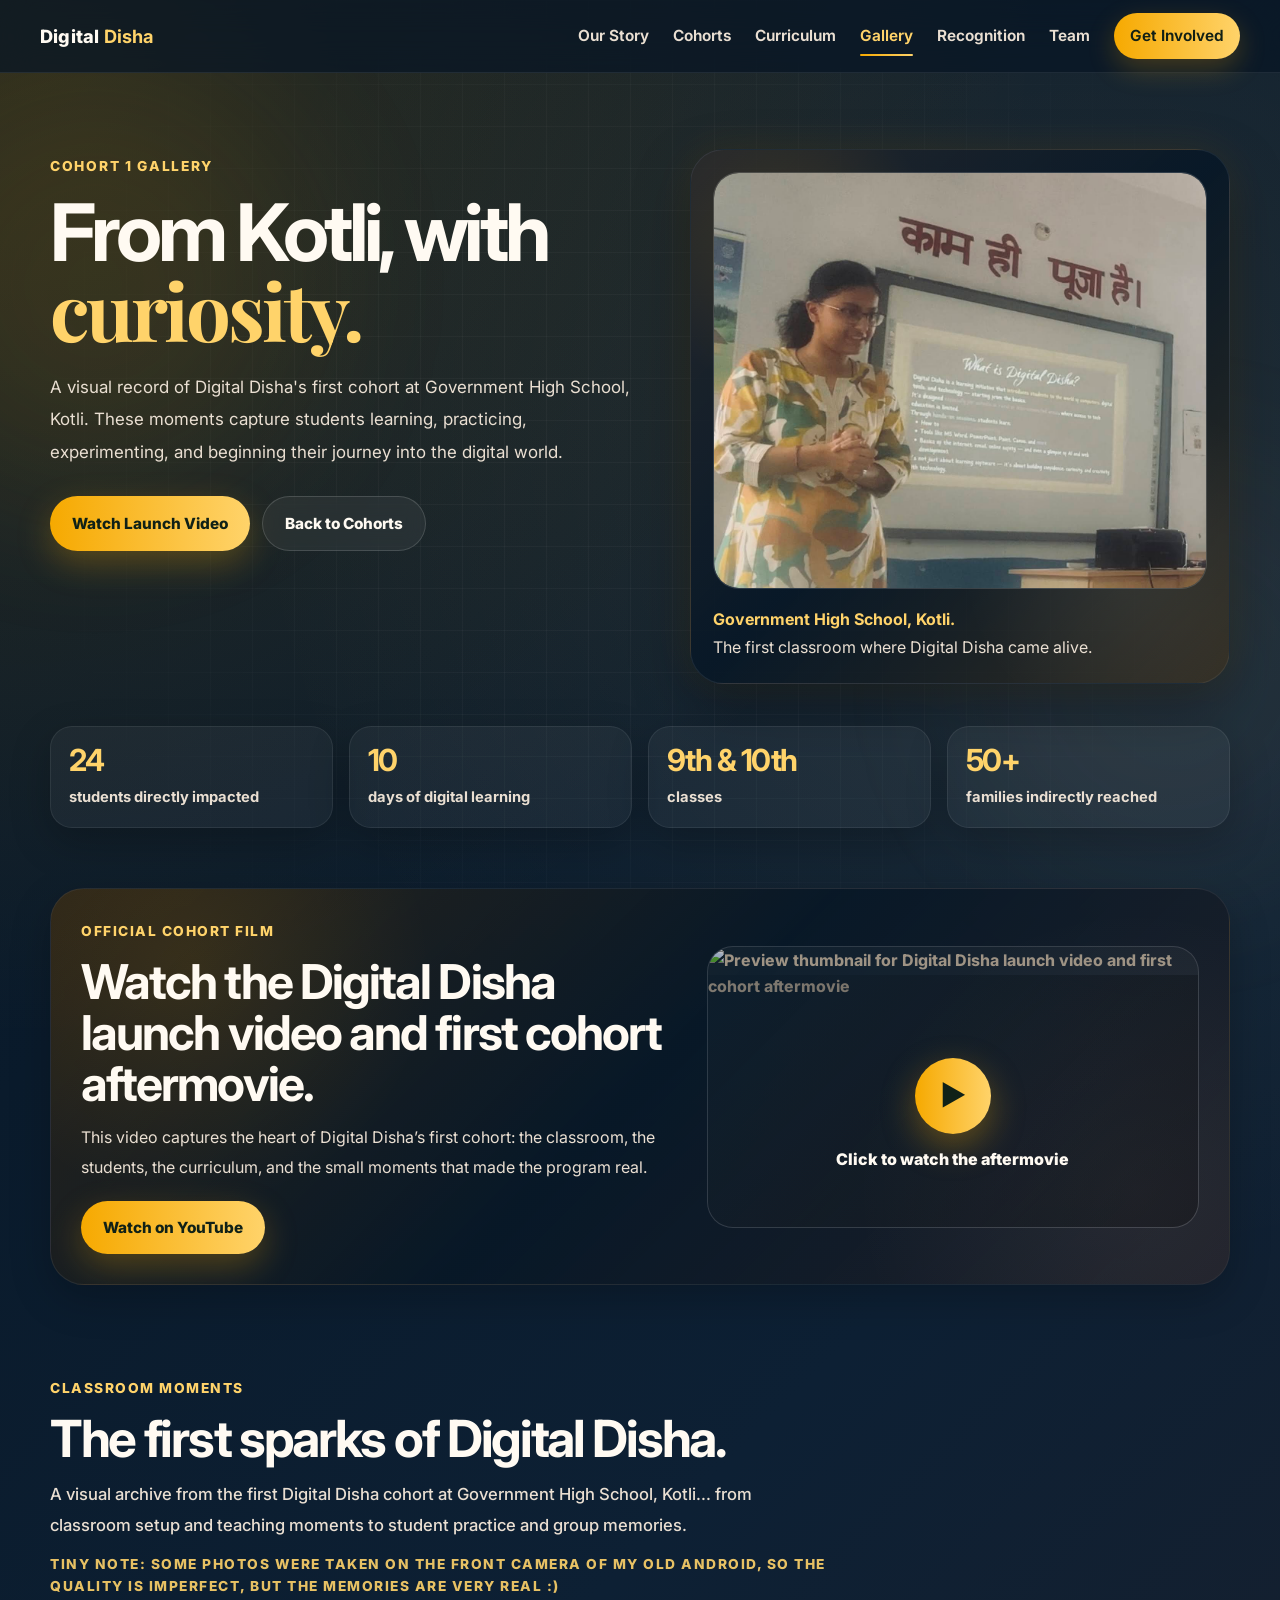
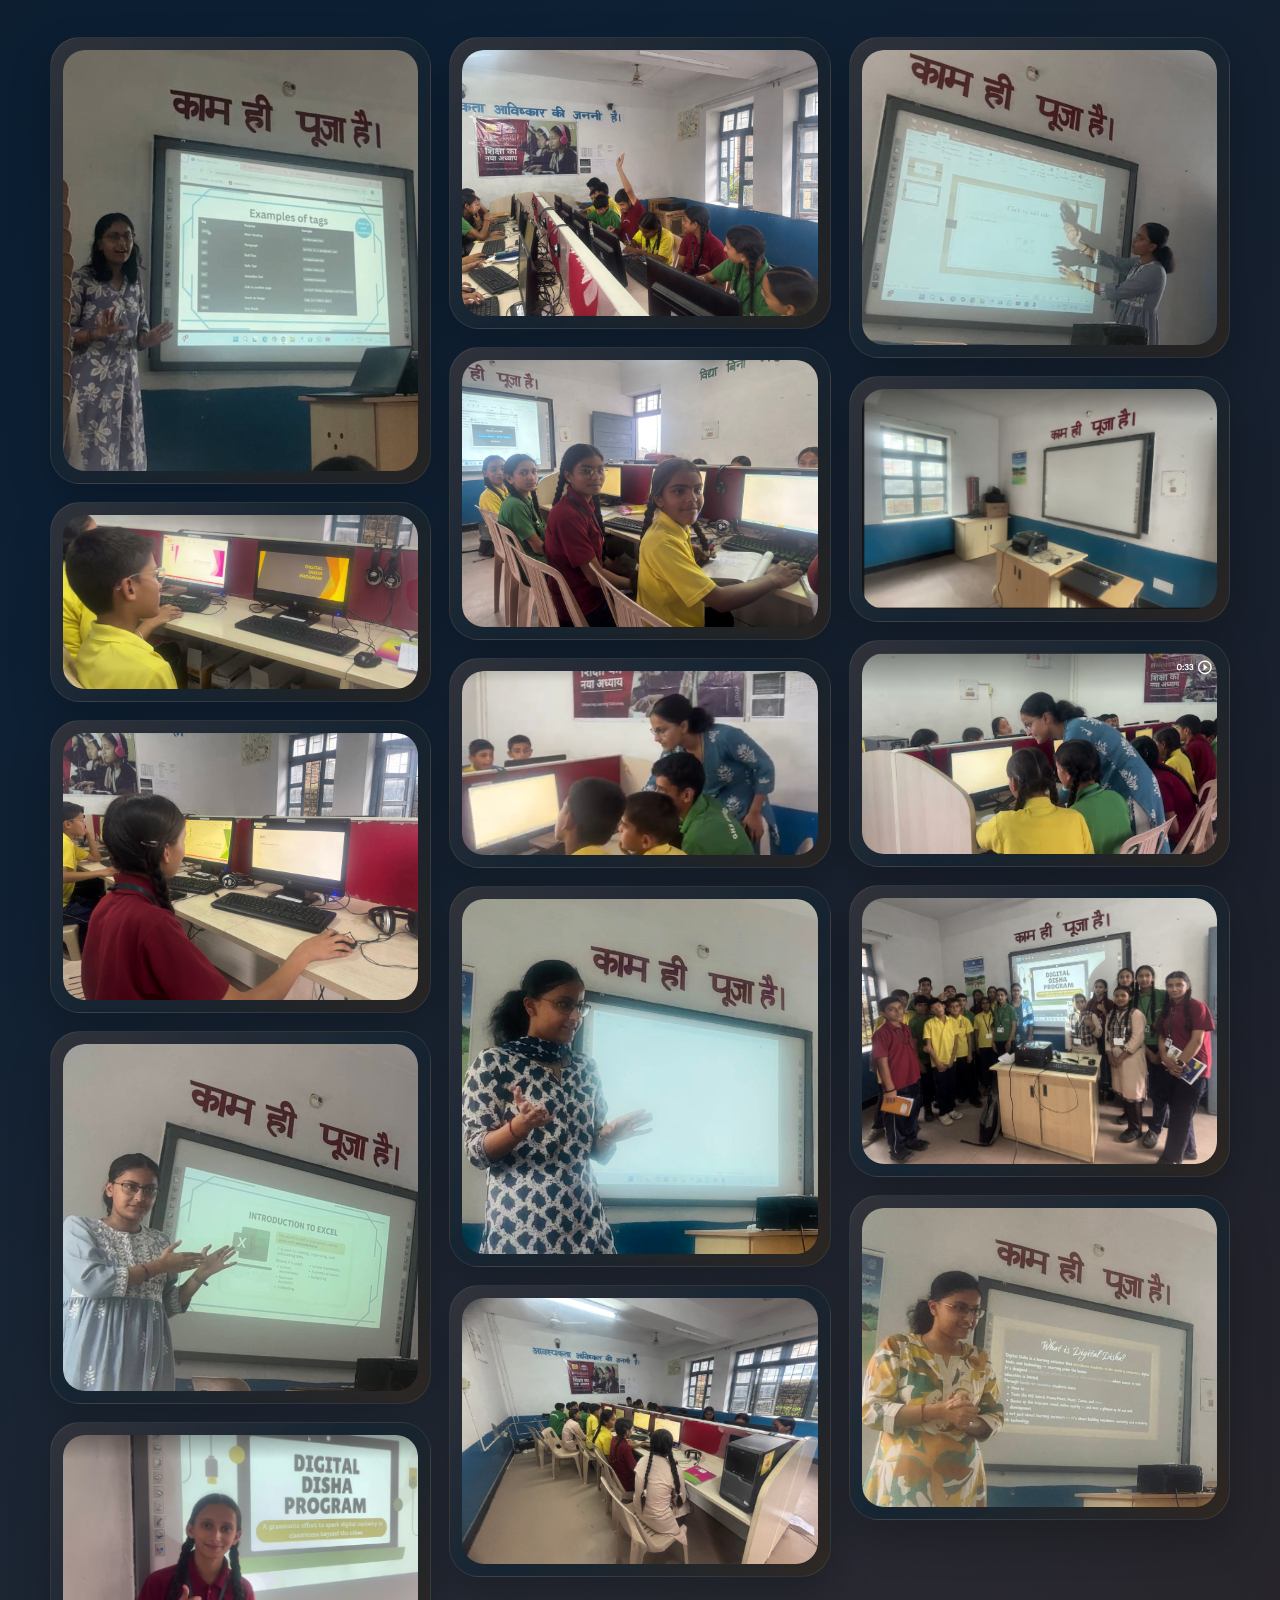
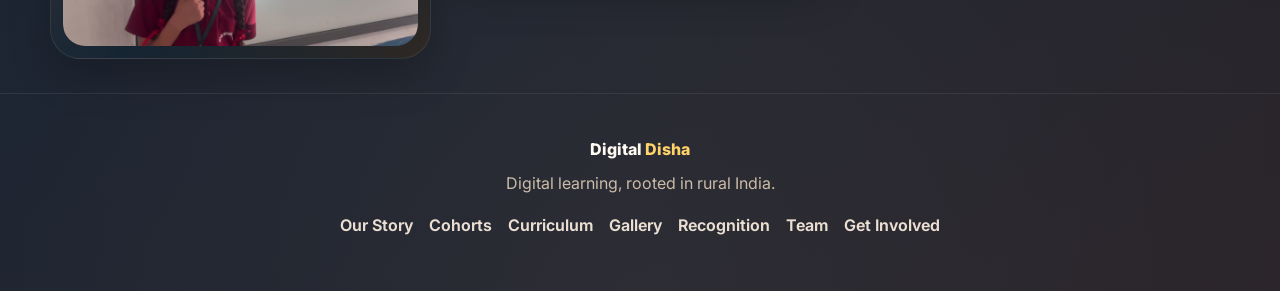
==== commit ae49fca9: "added favicon.png" ====
--- a/cohort-1-gallery.html
+++ b/cohort-1-gallery.html
@@ -20,6 +20,8 @@
   />
 
   <link rel="stylesheet" href="style.css" />
+
+  <link rel="icon" type="image/png" href="favicon.png">
 </head>
 
 <body>
--- a/style.css
+++ b/style.css
@@ -1790,10 +1790,6 @@
   .breakdown-panel {
     border-radius: 24px;
     padding: 24px;
-  }
-
-  .logo-placeholder {
-    height: 300px;
   }
 
   .founder-image-placeholder {
@@ -3037,24 +3033,6 @@
   gap: 12px;
 }
 
-.curriculum-note-card {
-  padding: 24px;
-  border-radius: 34px;
-  background: linear-gradient(
-    135deg,
-    rgba(39, 40, 45, 0.82),
-    rgba(8, 24, 39, 0.94),
-    rgba(66, 45, 16, 0.52)
-  );
-  border: 1px solid rgba(255,255,255,0.08);
-  box-shadow:
-    0 22px 56px rgba(0,0,0,0.34),
-    0 0 44px rgba(246, 169, 0, 0.10);
-  position: relative;
-  overflow: hidden;
-  margin-top: -6px;
-}
-
 .curriculum-note-card::before {
   content: "";
   position: absolute;
